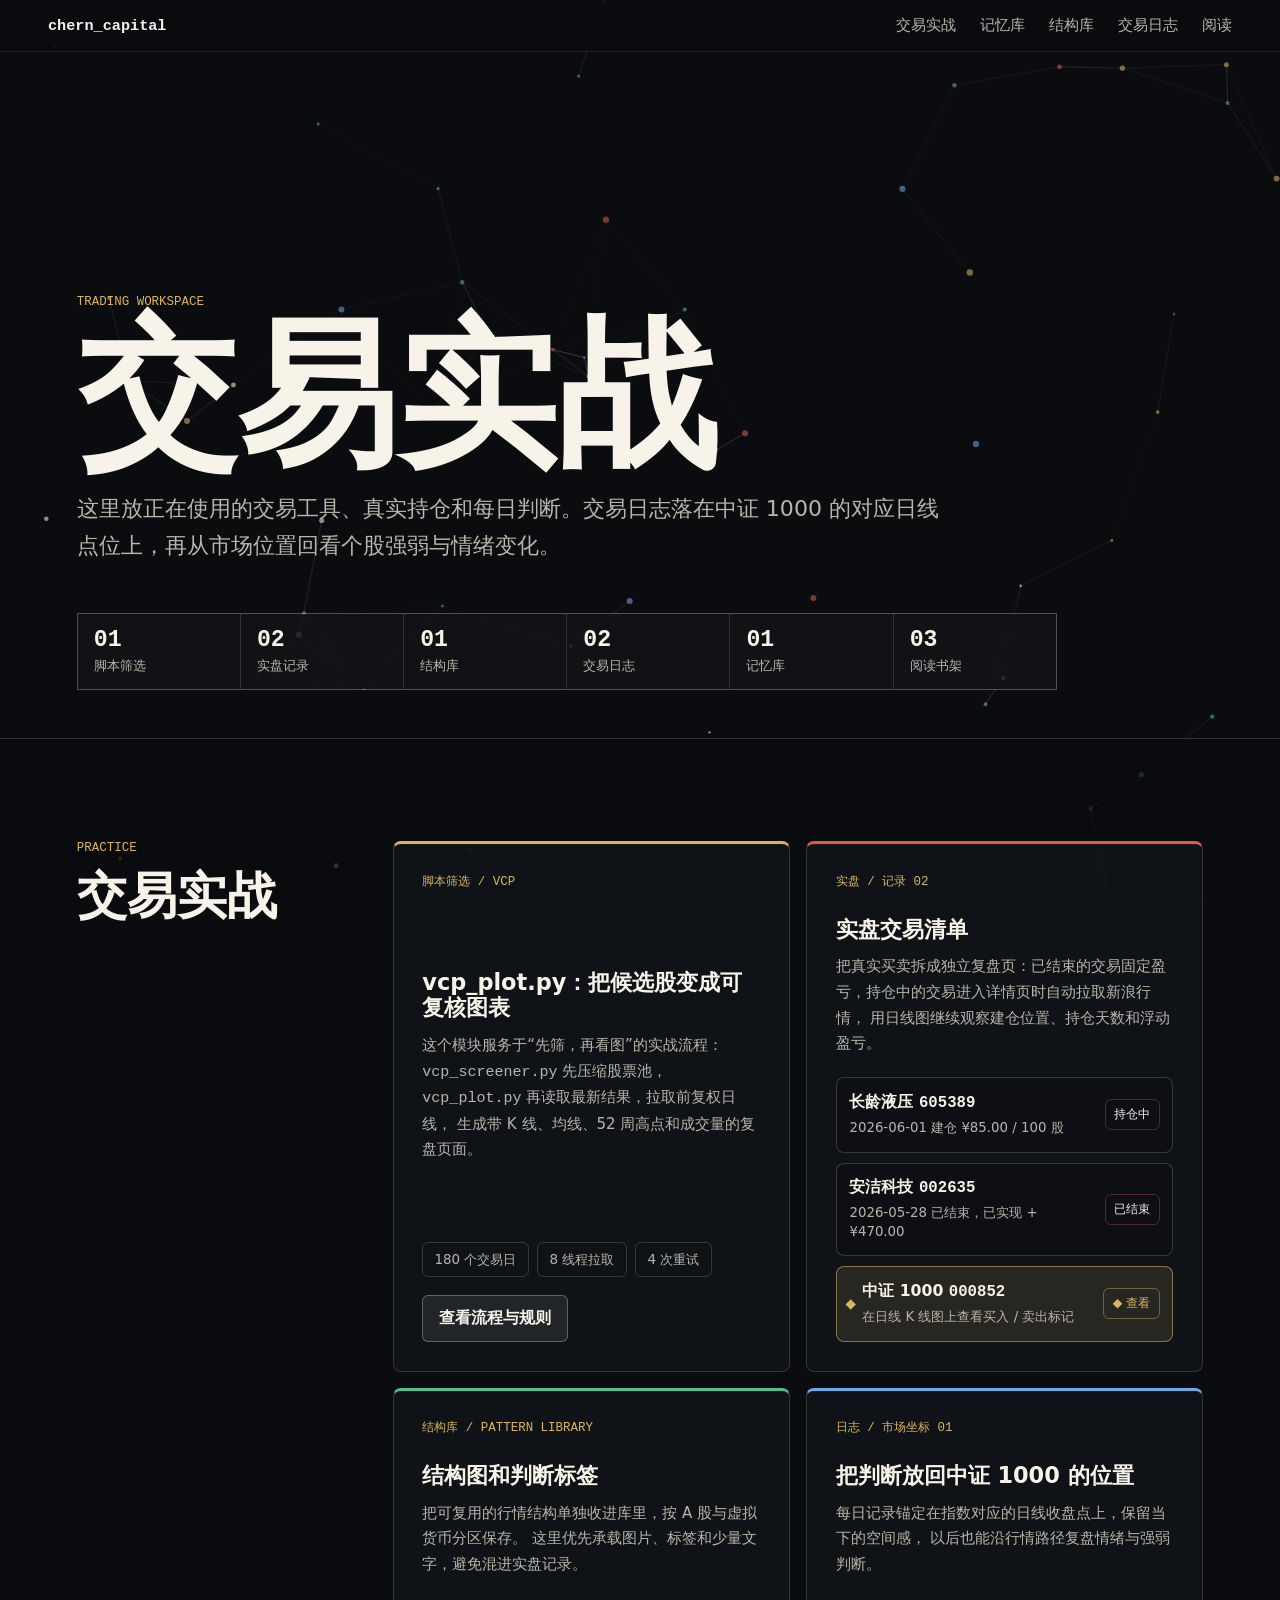
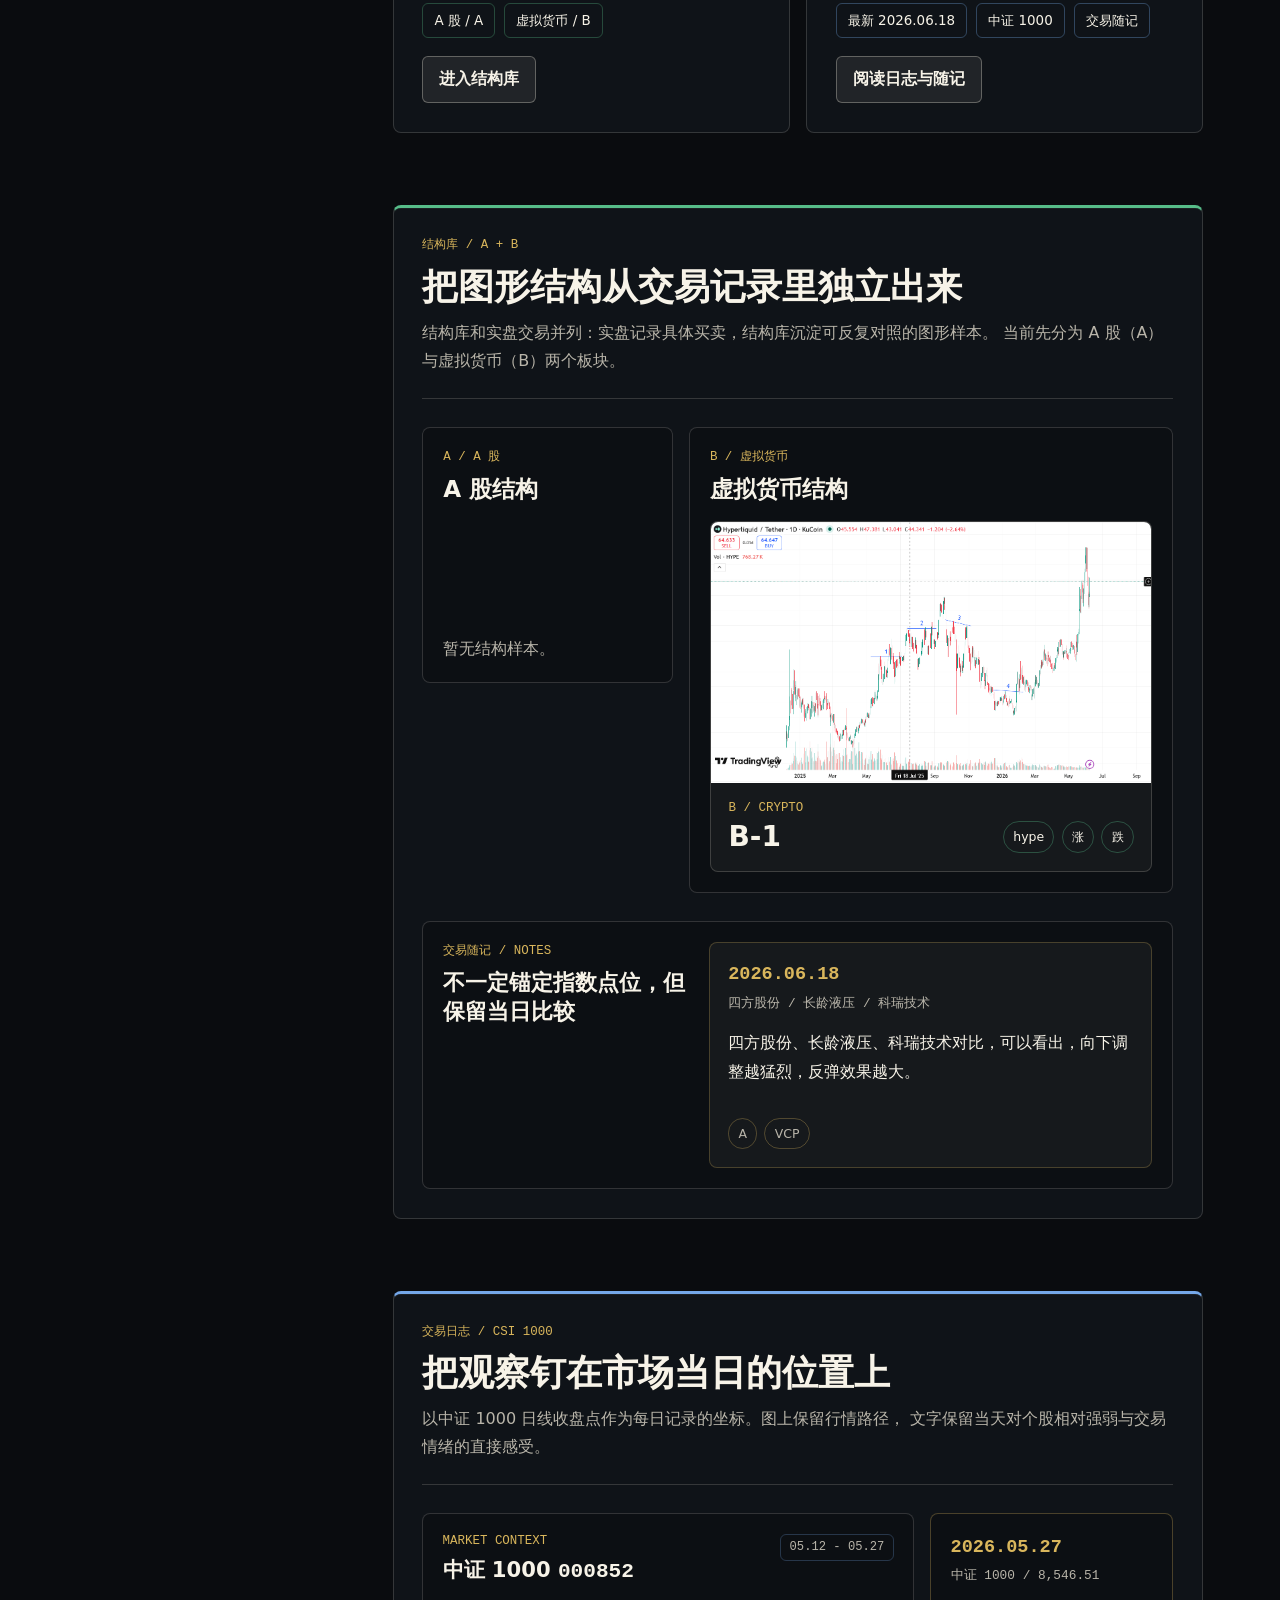
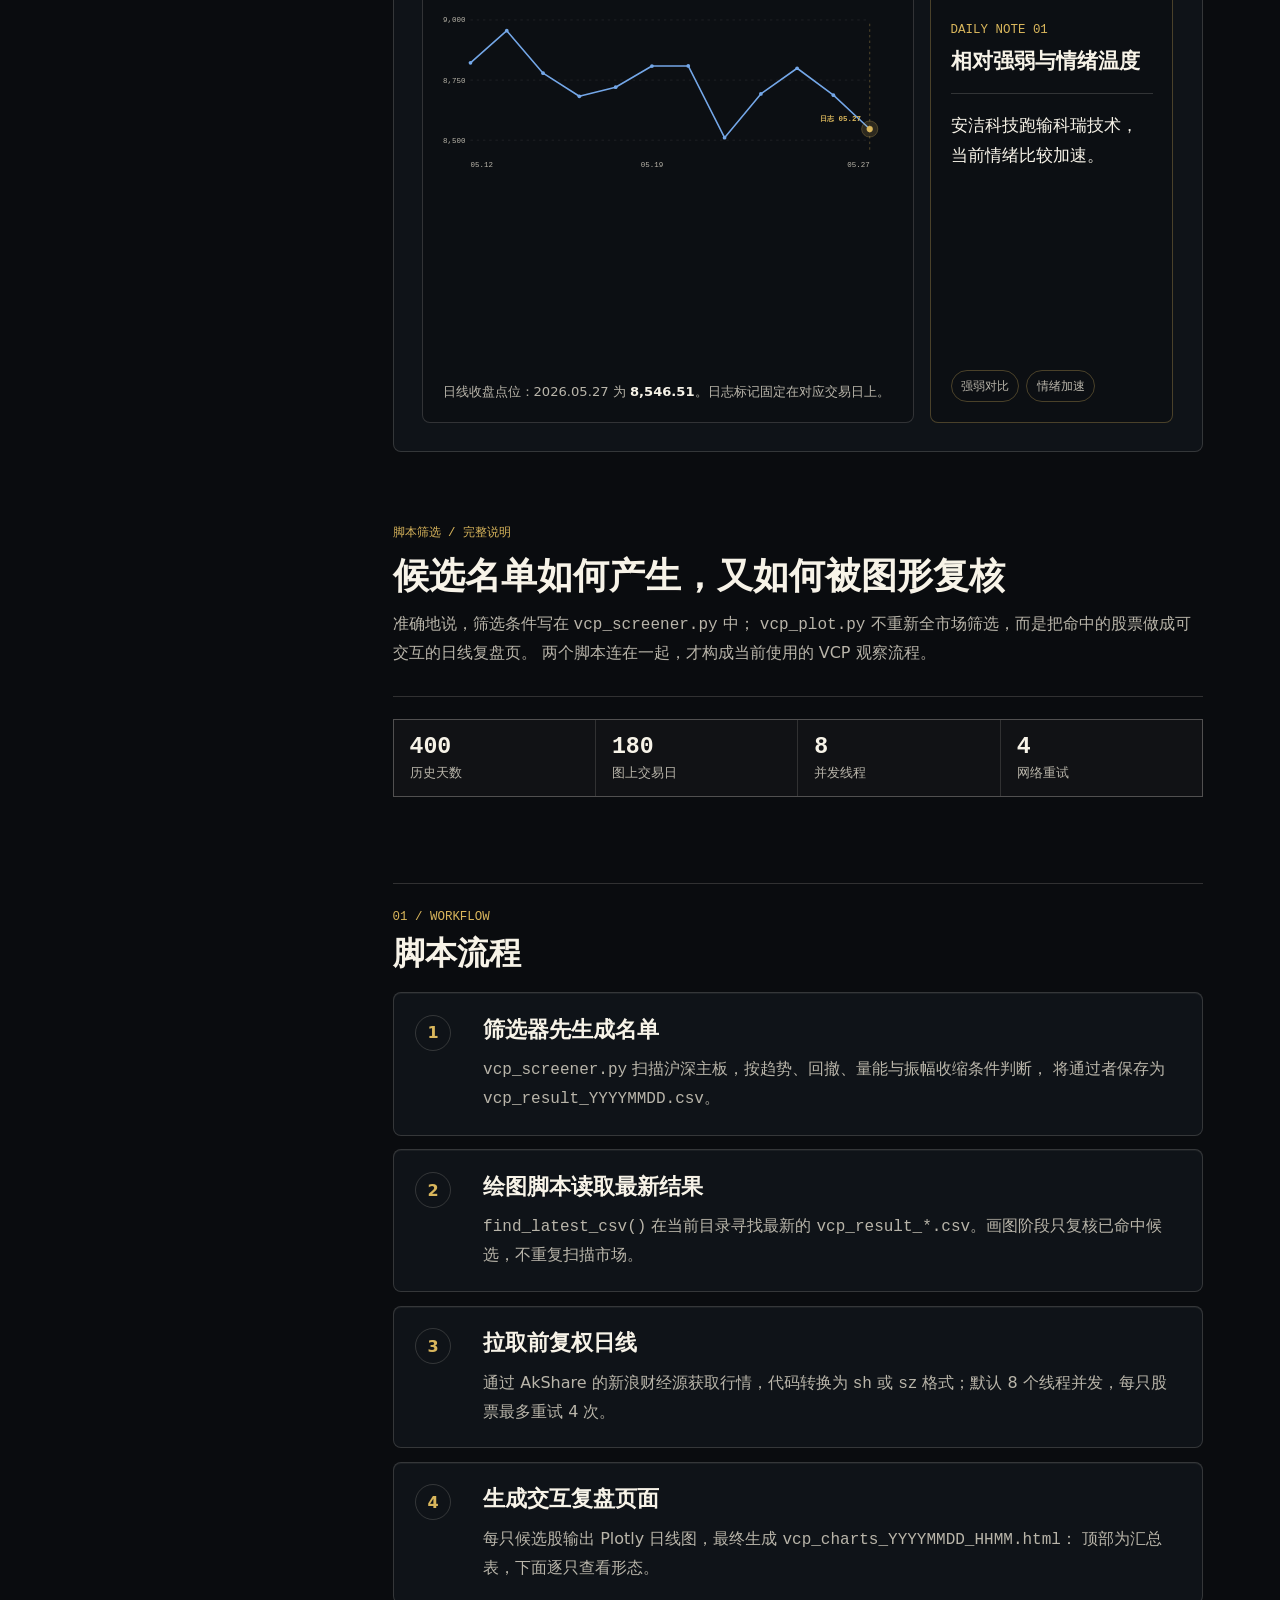
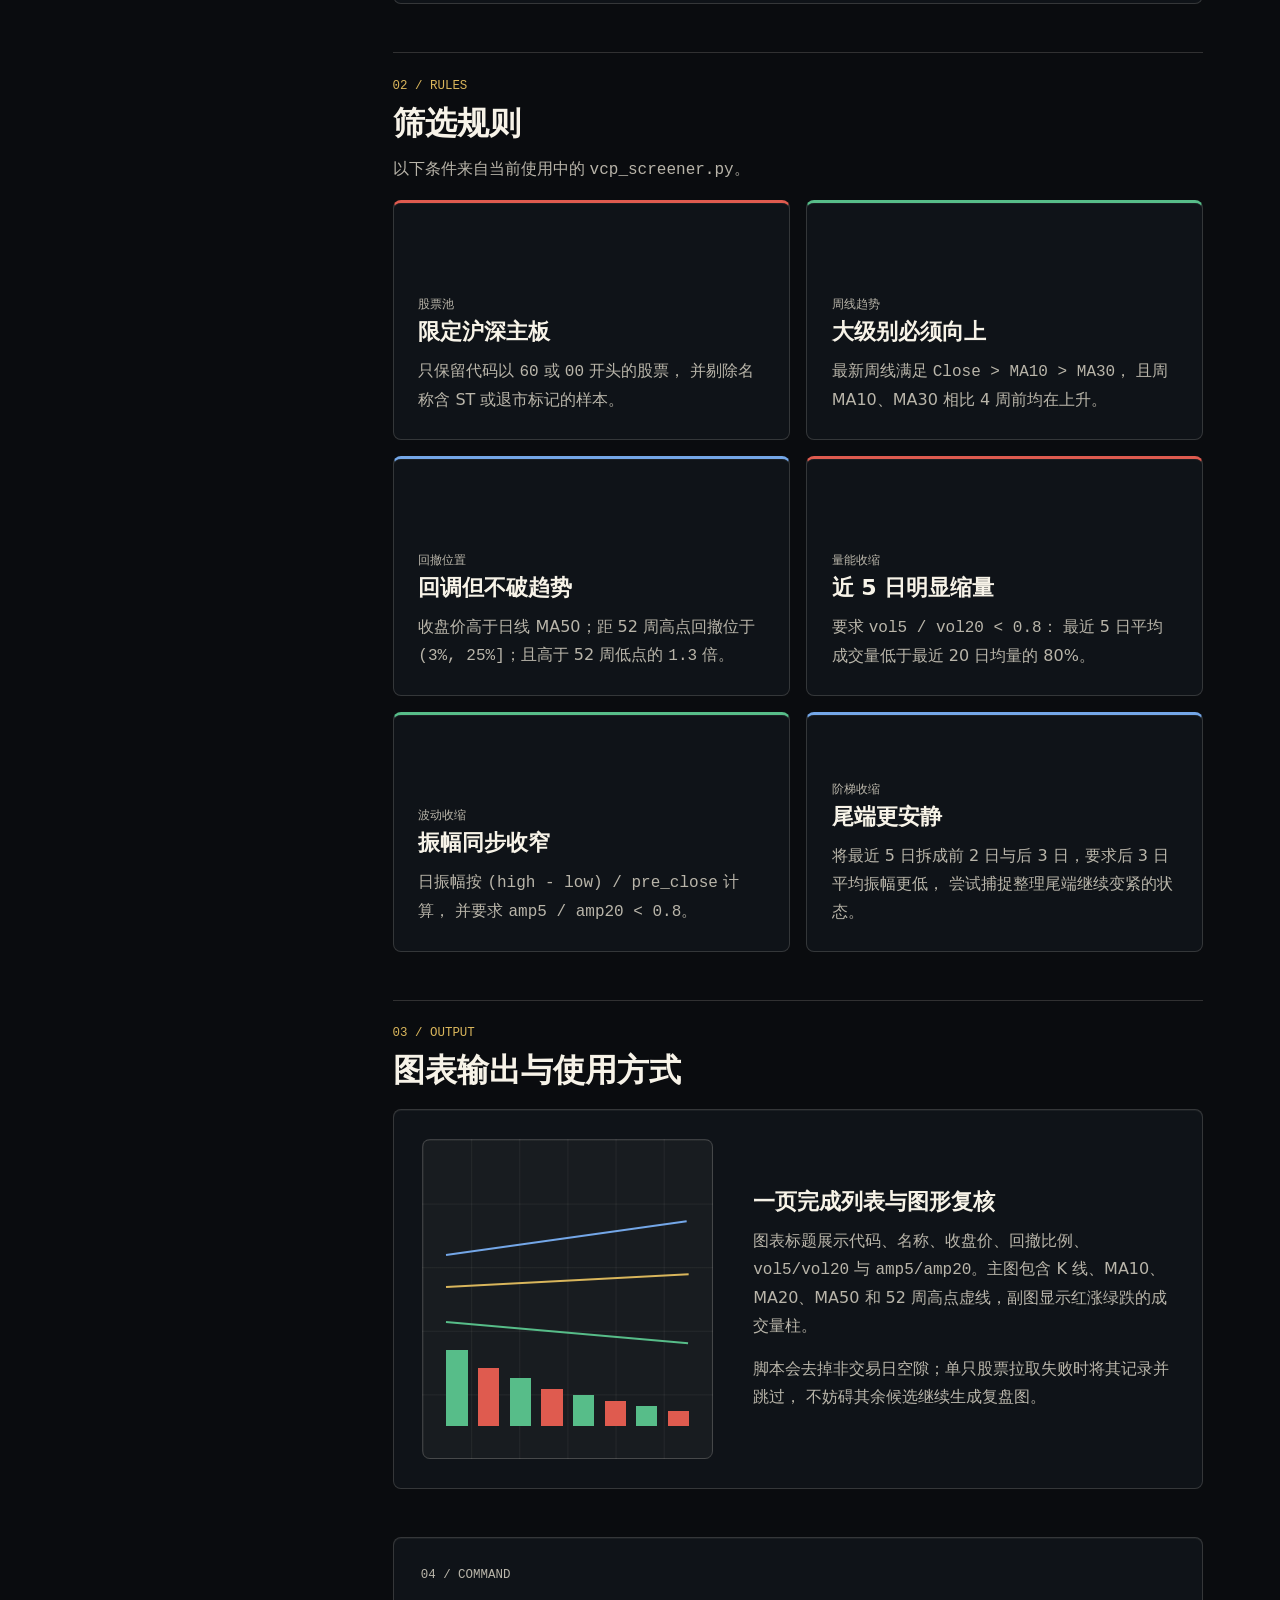
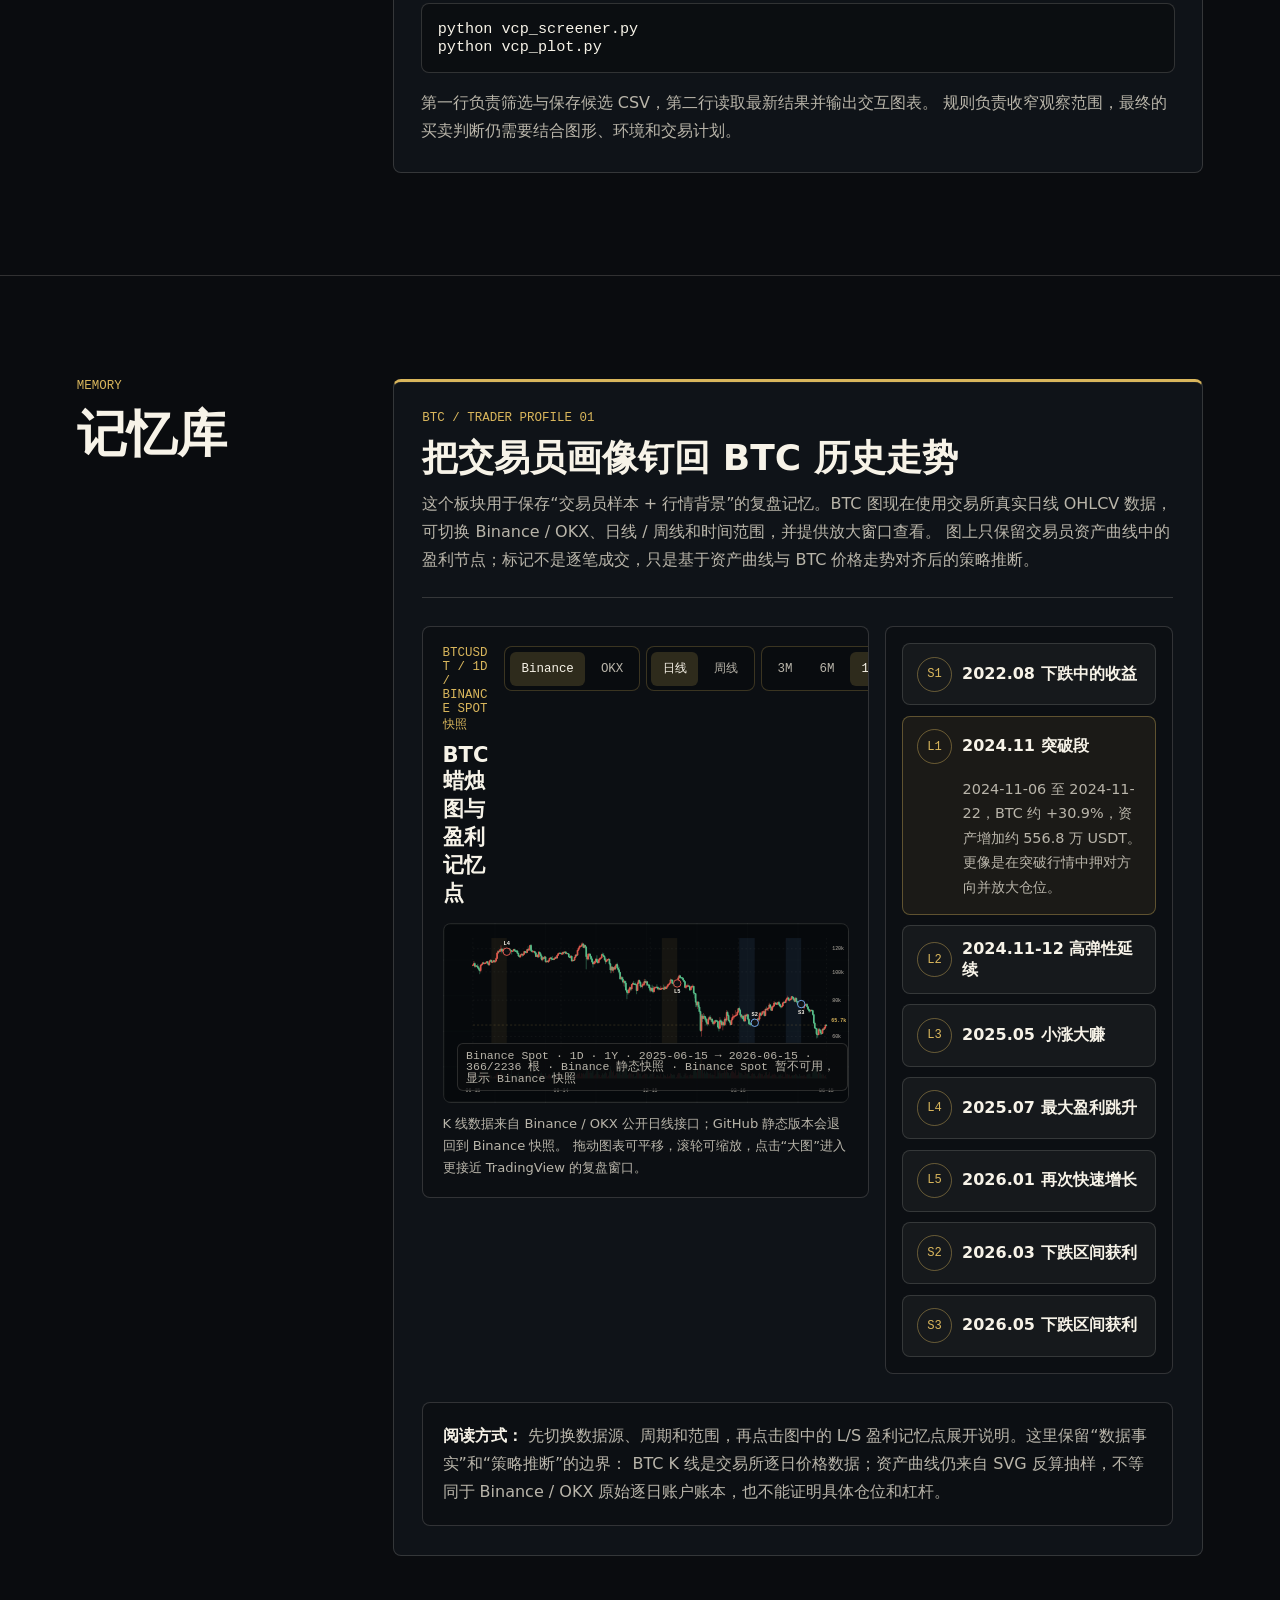
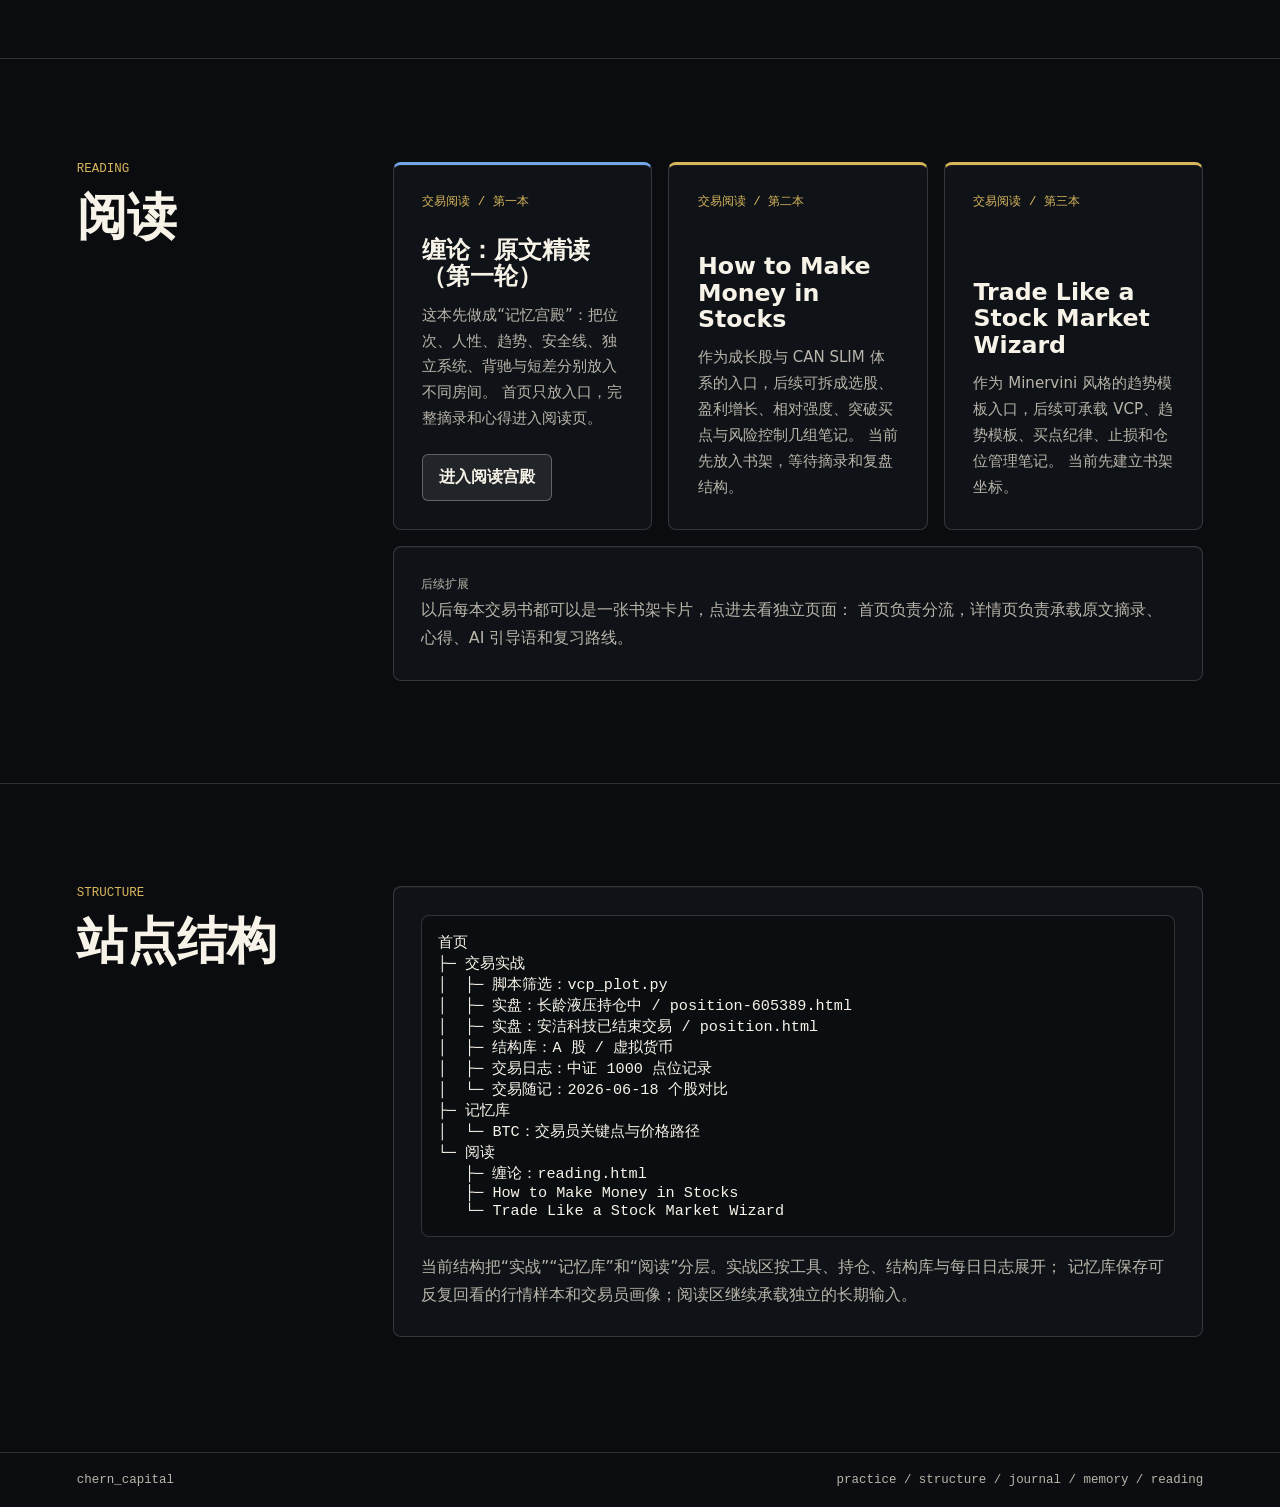
==== index.html @ 6f18c6dc "Publish CSI 1000 trade panel" ====
<!doctype html>
<html lang="zh-CN">
  <head>
    <meta charset="utf-8" />
    <meta name="viewport" content="width=device-width, initial-scale=1" />
    <meta
      name="description"
      content="chern_capital：交易实战工具、交易日志与交易阅读笔记。"
    />
    <title>chern_capital</title>
    <link rel="stylesheet" href="styles.css" />
  </head>
  <body>
    <canvas id="signal-canvas" aria-hidden="true"></canvas>

    <header class="site-header">
      <a class="brand" href="#top" aria-label="chern_capital home">chern_capital</a>
      <nav class="nav-links" aria-label="页面导航">
        <a href="#practice">交易实战</a>
        <a href="#memory-library">记忆库</a>
        <a href="#structure-library">结构库</a>
        <a href="#journal">交易日志</a>
        <a href="#reading">阅读</a>
      </nav>
    </header>

    <main id="top">
      <section class="hero home-hero" aria-labelledby="hero-title">
        <p class="eyebrow">Trading workspace</p>
        <h1 id="hero-title">交易实战</h1>
        <p class="lede">
          这里放正在使用的交易工具、真实持仓和每日判断。交易日志落在中证 1000
          的对应日线点位上，再从市场位置回看个股强弱与情绪变化。
        </p>
        <div class="metric-strip" aria-label="站点当前模块">
          <span><strong>01</strong> 脚本筛选</span>
          <span><strong>02</strong> 实盘记录</span>
          <span><strong>01</strong> 结构库</span>
          <span><strong>02</strong> 交易日志</span>
          <span><strong>01</strong> 记忆库</span>
          <span><strong>03</strong> 阅读书架</span>
        </div>
      </section>

      <section id="practice" class="section-block">
        <div class="section-heading">
          <p class="eyebrow">Practice</p>
          <h2>交易实战</h2>
        </div>
        <div class="home-stack">
          <div class="practice-modules">
            <article class="feature-panel practice-module">
              <p class="item-label">脚本筛选 / VCP</p>
              <h3>vcp_plot.py：把候选股变成可复核图表</h3>
              <p>
                这个模块服务于“先筛，再看图”的实战流程：<code>vcp_screener.py</code>
                先压缩股票池，<code>vcp_plot.py</code> 再读取最新结果，拉取前复权日线，
                生成带 K 线、均线、52 周高点和成交量的复盘页面。
              </p>
              <div class="module-meta">
                <span>180 个交易日</span>
                <span>8 线程拉取</span>
                <span>4 次重试</span>
              </div>
              <a class="action-link" href="#screening-detail">查看流程与规则</a>
            </article>

            <article class="feature-panel practice-module live-module">
              <p class="item-label">实盘 / 记录 02</p>
              <h3>实盘交易清单</h3>
              <p>
                把真实买卖拆成独立复盘页：已结束的交易固定盈亏，持仓中的交易进入详情页时自动拉取新浪行情，
                用日线图继续观察建仓位置、持仓天数和浮动盈亏。
              </p>
              <div class="position-list" aria-label="实盘交易记录">
                <a class="position-row" href="position-605389.html">
                  <span>
                    <strong>长龄液压 <code>605389</code></strong>
                    <small>2026-06-01 建仓 ¥85.00 / 100 股</small>
                  </span>
                  <em>持仓中</em>
                </a>
                <a class="position-row" href="position.html">
                  <span>
                    <strong>安洁科技 <code>002635</code></strong>
                    <small>2026-05-28 已结束，已实现 +¥470.00</small>
                  </span>
                  <em>已结束</em>
                </a>
                <button class="csi1000-trade-button" id="csi1000-trade-button" type="button" aria-label="在中证1000日线上查看买卖标记">
                  <span>
                    <strong>中证 1000 <code>000852</code></strong>
                    <small>在日线 K 线图上查看买入 / 卖出标记</small>
                  </span>
                  <em>◆ 查看</em>
                </button>
                <div class="csi1000-trade-panel" id="csi1000-trade-panel" hidden>
                  <div class="csi1000-trade-panel-top">
                    <div>
                      <p class="item-label">CSI 1000 / Trade Marks</p>
                      <h4>中证 1000 <code>000852</code> 日线 K 线</h4>
                    </div>
                    <button class="csi1000-trade-close" id="csi1000-trade-close" type="button" aria-label="收起中证1000买卖标记图">收起</button>
                  </div>
                  <div class="trade-chart-wrap" id="csi1000-trade-chart"></div>
                  <p class="csi1000-trade-caption" id="csi1000-trade-caption">点击上方按钮后显示实盘买入 / 卖出标记。</p>
                </div>
              </div>
            </article>

            <article class="feature-panel practice-module structure-module">
              <p class="item-label">结构库 / Pattern Library</p>
              <h3>结构图和判断标签</h3>
              <p>
                把可复用的行情结构单独收进库里，按 A 股与虚拟货币分区保存。
                这里优先承载图片、标签和少量文字，避免混进实盘记录。
              </p>
              <div class="module-meta structure-meta">
                <span>A 股 / A</span>
                <span>虚拟货币 / B</span>
              </div>
              <a class="action-link" href="#structure-library">进入结构库</a>
            </article>

            <article class="feature-panel practice-module journal-module">
              <p class="item-label">日志 / 市场坐标 01</p>
              <h3>把判断放回中证 1000 的位置</h3>
              <p>
                每日记录锚定在指数对应的日线收盘点上，保留当下的空间感，
                以后也能沿行情路径复盘情绪与强弱判断。
              </p>
              <div class="module-meta journal-meta">
                <span>最新 2026.06.18</span>
                <span>中证 1000</span>
                <span>交易随记</span>
              </div>
              <a class="action-link" href="#journal">阅读日志与随记</a>
            </article>
          </div>

          <section id="structure-library" class="structure-library" aria-labelledby="structure-library-title">
            <header class="structure-library-intro">
              <p class="item-label">结构库 / A + B</p>
              <h3 id="structure-library-title">把图形结构从交易记录里独立出来</h3>
              <p>
                结构库和实盘交易并列：实盘记录具体买卖，结构库沉淀可反复对照的图形样本。
                当前先分为 A 股（A）与虚拟货币（B）两个板块。
              </p>
            </header>

            <div class="structure-sections">
              <article class="structure-section is-empty">
                <div class="structure-section-heading">
                  <p class="item-label">A / A 股</p>
                  <h4>A 股结构</h4>
                </div>
                <p class="empty-note">暂无结构样本。</p>
              </article>

              <article class="structure-section">
                <div class="structure-section-heading">
                  <p class="item-label">B / 虚拟货币</p>
                  <h4>虚拟货币结构</h4>
                </div>
                <article class="structure-card">
                  <figure class="structure-figure">
                    <img
                      src="assets/structure/b-1-hype.png"
                      alt="Hyperliquid / Tether 1D K 线结构图，标注 1、2、3、4 四段结构"
                    />
                  </figure>
                  <div class="structure-card-body">
                    <div>
                      <p class="item-label">B / Crypto</p>
                      <h5>B-1</h5>
                    </div>
                    <div class="structure-tags" aria-label="结构标签">
                      <span>hype</span>
                      <span>涨</span>
                      <span>跌</span>
                    </div>
                  </div>
                </article>
              </article>
            </div>

            <section class="journal-memo-board" aria-labelledby="journal-memo-title">
              <div class="journal-memo-heading">
                <p class="item-label">交易随记 / Notes</p>
                <h4 id="journal-memo-title">不一定锚定指数点位，但保留当日比较</h4>
              </div>
              <article class="journal-memo-entry">
                <div class="entry-meta">
                  <time datetime="2026-06-18">2026.06.18</time>
                  <span>四方股份 / 长龄液压 / 科瑞技术</span>
                </div>
                <p>
                  四方股份、长龄液压、科瑞技术对比，可以看出，向下调整越猛烈，反弹效果越大。
                </p>
                <div class="entry-tags" aria-label="交易随记标签">
                  <span>A</span>
                  <span>VCP</span>
                </div>
              </article>
            </section>
          </section>

          <section id="journal" class="journal-detail" aria-labelledby="journal-title">
            <header class="journal-intro">
              <p class="item-label">交易日志 / CSI 1000</p>
              <h3 id="journal-title">把观察钉在市场当日的位置上</h3>
              <p>
                以中证 1000 日线收盘点作为每日记录的坐标。图上保留行情路径，
                文字保留当天对个股相对强弱与交易情绪的直接感受。
              </p>
            </header>

            <div class="journal-grid">
              <figure class="journal-chart" id="journal-chart-figure">
                <div class="journal-chart-top">
                  <div>
                    <p class="item-label" id="journal-chart-label">Market Context</p>
                    <h4>中证 1000 <code>000852</code></h4>
                  </div>
                  <div class="journal-chart-actions">
                    <span class="journal-range" id="journal-range-text">05.12 - 05.27</span>
                    <button class="journal-chart-reset-button" id="journal-chart-reset" type="button" style="display:none" aria-label="恢复原始日志图表">← 返回日志图</button>
                  </div>
                </div>
                <div class="trade-chart-wrap" id="journal-chart-wrap">
                  <svg
                    id="journal-index-chart"
                    class="index-chart"
                    viewBox="0 0 724 286"
                    role="img"
                    aria-labelledby="index-chart-title index-chart-desc"
                  >
                    <title id="index-chart-title">中证 1000 近期收盘日线与 2026 年 5 月 27 日交易日志点位</title>
                    <desc id="index-chart-desc">
                      2026 年 5 月 12 日至 27 日的中证 1000 收盘路径，5 月 27 日收于 8546.51 点并标有一条交易日志。
                    </desc>
                    <g class="index-grid" aria-hidden="true">
                      <line x1="44" y1="32" x2="684" y2="32"></line>
                      <line x1="44" y1="128.4" x2="684" y2="128.4"></line>
                      <line x1="44" y1="224.7" x2="684" y2="224.7"></line>
                      <text x="0" y="36">9,000</text>
                      <text x="0" y="132.4">8,750</text>
                      <text x="0" y="228.7">8,500</text>
                    </g>
                    <polyline
                      class="index-path"
                      points="44,100.7 102.2,49.2 160.4,117.3 218.5,154.3 276.7,139.8 334.9,105.8 393.1,105.7 451.3,220.7 509.5,150.5 567.6,109.4 625.8,152.5 684,206.8"
                    ></polyline>
                    <g class="index-points" aria-hidden="true">
                      <circle cx="44" cy="100.7" r="3"></circle>
                      <circle cx="102.2" cy="49.2" r="3"></circle>
                      <circle cx="160.4" cy="117.3" r="3"></circle>
                      <circle cx="218.5" cy="154.3" r="3"></circle>
                      <circle cx="276.7" cy="139.8" r="3"></circle>
                      <circle cx="334.9" cy="105.8" r="3"></circle>
                      <circle cx="393.1" cy="105.7" r="3"></circle>
                      <circle cx="451.3" cy="220.7" r="3"></circle>
                      <circle cx="509.5" cy="150.5" r="3"></circle>
                      <circle cx="567.6" cy="109.4" r="3"></circle>
                      <circle cx="625.8" cy="152.5" r="3"></circle>
                    </g>
                    <g class="entry-marker" aria-hidden="true">
                      <line x1="684" y1="38" x2="684" y2="244"></line>
                      <circle cx="684" cy="206.8" r="13"></circle>
                      <circle class="entry-dot" cx="684" cy="206.8" r="5"></circle>
                      <text x="670" y="194" text-anchor="end">日志 05.27</text>
                    </g>
                    <g class="index-dates" aria-hidden="true">
                      <text x="44" y="268">05.12</text>
                      <text x="334.9" y="268" text-anchor="middle">05.19</text>
                      <text x="684" y="268" text-anchor="end">05.27</text>
                    </g>
                  </svg>
                  <div class="chart-tooltip" id="journal-chart-tooltip" style="display:none" aria-live="polite"></div>
                </div>
                <figcaption id="journal-chart-caption">
                  日线收盘点位：2026.05.27 为 <strong>8,546.51</strong>。日志标记固定在对应交易日上。
                </figcaption>
              </figure>

              <article class="journal-entry">
                <div class="entry-meta">
                  <time datetime="2026-05-27">2026.05.27</time>
                  <span>中证 1000 / 8,546.51</span>
                </div>
                <p class="item-label">Daily Note 01</p>
                <h4>相对强弱与情绪温度</h4>
                <p class="entry-text">安洁科技跑输科瑞技术，当前情绪比较加速。</p>
                <div class="entry-tags" aria-label="记录主题">
                  <span>强弱对比</span>
                  <span>情绪加速</span>
                </div>
              </article>
            </div>
          </section>

          <section id="screening-detail" class="screening-detail" aria-labelledby="screening-title">
            <header class="screening-intro">
              <p class="item-label">脚本筛选 / 完整说明</p>
              <h3 id="screening-title">候选名单如何产生，又如何被图形复核</h3>
              <p>
                准确地说，筛选条件写在 <code>vcp_screener.py</code> 中；
                <code>vcp_plot.py</code> 不重新全市场筛选，而是把命中的股票做成可交互的日线复盘页。
                两个脚本连在一起，才构成当前使用的 VCP 观察流程。
              </p>
            </header>

            <div class="metric-strip script-metrics" aria-label="脚本关键参数">
              <span><strong>400</strong> 历史天数</span>
              <span><strong>180</strong> 图上交易日</span>
              <span><strong>8</strong> 并发线程</span>
              <span><strong>4</strong> 网络重试</span>
            </div>

            <div class="detail-heading" id="screening-workflow">
              <p class="item-label">01 / Workflow</p>
              <h3>脚本流程</h3>
            </div>
            <div class="flow-list">
              <article class="flow-step">
                <span>1</span>
                <div>
                  <h3>筛选器先生成名单</h3>
                  <p>
                    <code>vcp_screener.py</code> 扫描沪深主板，按趋势、回撤、量能与振幅收缩条件判断，
                    将通过者保存为 <code>vcp_result_YYYYMMDD.csv</code>。
                  </p>
                </div>
              </article>
              <article class="flow-step">
                <span>2</span>
                <div>
                  <h3>绘图脚本读取最新结果</h3>
                  <p>
                    <code>find_latest_csv()</code> 在当前目录寻找最新的
                    <code>vcp_result_*.csv</code>。画图阶段只复核已命中候选，不重复扫描市场。
                  </p>
                </div>
              </article>
              <article class="flow-step">
                <span>3</span>
                <div>
                  <h3>拉取前复权日线</h3>
                  <p>
                    通过 AkShare 的新浪财经源获取行情，代码转换为 <code>sh</code> 或
                    <code>sz</code> 格式；默认 8 个线程并发，每只股票最多重试 4 次。
                  </p>
                </div>
              </article>
              <article class="flow-step">
                <span>4</span>
                <div>
                  <h3>生成交互复盘页面</h3>
                  <p>
                    每只候选股输出 Plotly 日线图，最终生成
                    <code>vcp_charts_YYYYMMDD_HHMM.html</code>：
                    顶部为汇总表，下面逐只查看形态。
                  </p>
                </div>
              </article>
            </div>

            <div class="detail-heading" id="screening-rules">
              <p class="item-label">02 / Rules</p>
              <h3>筛选规则</h3>
              <p>以下条件来自当前使用中的 <code>vcp_screener.py</code>。</p>
            </div>
            <div class="rule-grid">
              <article class="rule-card">
                <p class="item-label">股票池</p>
                <h3>限定沪深主板</h3>
                <p>
                  只保留代码以 <code>60</code> 或 <code>00</code> 开头的股票，
                  并剔除名称含 ST 或退市标记的样本。
                </p>
              </article>
              <article class="rule-card">
                <p class="item-label">周线趋势</p>
                <h3>大级别必须向上</h3>
                <p>
                  最新周线满足 <code>Close &gt; MA10 &gt; MA30</code>，
                  且周 MA10、MA30 相比 4 周前均在上升。
                </p>
              </article>
              <article class="rule-card">
                <p class="item-label">回撤位置</p>
                <h3>回调但不破趋势</h3>
                <p>
                  收盘价高于日线 MA50；距 52 周高点回撤位于
                  <code>(3%, 25%]</code>；且高于 52 周低点的 <code>1.3</code> 倍。
                </p>
              </article>
              <article class="rule-card">
                <p class="item-label">量能收缩</p>
                <h3>近 5 日明显缩量</h3>
                <p>
                  要求 <code>vol5 / vol20 &lt; 0.8</code>：
                  最近 5 日平均成交量低于最近 20 日均量的 80%。
                </p>
              </article>
              <article class="rule-card">
                <p class="item-label">波动收缩</p>
                <h3>振幅同步收窄</h3>
                <p>
                  日振幅按 <code>(high - low) / pre_close</code> 计算，
                  并要求 <code>amp5 / amp20 &lt; 0.8</code>。
                </p>
              </article>
              <article class="rule-card">
                <p class="item-label">阶梯收缩</p>
                <h3>尾端更安静</h3>
                <p>
                  将最近 5 日拆成前 2 日与后 3 日，要求后 3 日平均振幅更低，
                  尝试捕捉整理尾端继续变紧的状态。
                </p>
              </article>
            </div>

            <div class="detail-heading" id="screening-output">
              <p class="item-label">03 / Output</p>
              <h3>图表输出与使用方式</h3>
            </div>
            <div class="output-panel">
              <div class="chart-mock" aria-hidden="true">
                <div class="mock-line line-a"></div>
                <div class="mock-line line-b"></div>
                <div class="mock-line line-c"></div>
                <div class="mock-bars">
                  <i></i><i></i><i></i><i></i><i></i><i></i><i></i><i></i>
                </div>
              </div>
              <div>
                <h3>一页完成列表与图形复核</h3>
                <p>
                  图表标题展示代码、名称、收盘价、回撤比例、<code>vol5/vol20</code>
                  与 <code>amp5/amp20</code>。主图包含 K 线、MA10、MA20、MA50 和
                  52 周高点虚线，副图显示红涨绿跌的成交量柱。
                </p>
                <p>
                  脚本会去掉非交易日空隙；单只股票拉取失败时将其记录并跳过，
                  不妨碍其余候选继续生成复盘图。
                </p>
              </div>
            </div>

            <div class="code-panel script-command">
              <p class="item-label">04 / Command</p>
              <pre><code>python vcp_screener.py
python vcp_plot.py</code></pre>
              <p>
                第一行负责筛选与保存候选 CSV，第二行读取最新结果并输出交互图表。
                规则负责收窄观察范围，最终的买卖判断仍需要结合图形、环境和交易计划。
              </p>
            </div>
          </section>
        </div>
      </section>

      <section id="memory-library" class="section-block">
        <div class="section-heading">
          <p class="eyebrow">Memory</p>
          <h2>记忆库</h2>
        </div>
        <div class="home-stack">
          <article class="memory-library-panel" aria-labelledby="btc-memory-title">
            <header class="memory-library-intro">
              <p class="item-label">BTC / Trader Profile 01</p>
              <h3 id="btc-memory-title">把交易员画像钉回 BTC 历史走势</h3>
              <p>
                这个板块用于保存“交易员样本 + 行情背景”的复盘记忆。BTC 图现在使用交易所真实日线
                OHLCV 数据，可切换 Binance / OKX、日线 / 周线和时间范围，并提供放大窗口查看。
                图上只保留交易员资产曲线中的盈利节点；标记不是逐笔成交，只是基于资产曲线与 BTC 价格走势对齐后的策略推断。
              </p>
            </header>

            <div class="btc-memory-grid">
              <figure class="btc-chart-card">
                <div class="btc-chart-top">
                  <div>
                    <p class="item-label" id="btc-chart-mode-label">BTCUSDT / 1D</p>
                    <h4>BTC 蜡烛图与盈利记忆点</h4>
                  </div>
                  <div class="btc-chart-actions" aria-label="BTC K 线控制">
                    <div class="btc-control-group" role="group" aria-label="BTC 数据源">
                      <button class="btc-timeframe-button is-active" type="button" data-btc-provider="binance" aria-pressed="true">Binance</button>
                      <button class="btc-timeframe-button" type="button" data-btc-provider="okx" aria-pressed="false">OKX</button>
                    </div>
                    <div class="btc-control-group" role="group" aria-label="BTC K 线周期">
                      <button class="btc-timeframe-button is-active" type="button" data-btc-timeframe="day" aria-pressed="true">日线</button>
                      <button class="btc-timeframe-button" type="button" data-btc-timeframe="week" aria-pressed="false">周线</button>
                    </div>
                    <div class="btc-control-group" role="group" aria-label="BTC K 线范围">
                      <button class="btc-timeframe-button" type="button" data-btc-range="3m" aria-pressed="false">3M</button>
                      <button class="btc-timeframe-button" type="button" data-btc-range="6m" aria-pressed="false">6M</button>
                      <button class="btc-timeframe-button is-active" type="button" data-btc-range="1y" aria-pressed="true">1Y</button>
                      <button class="btc-timeframe-button" type="button" data-btc-range="2y" aria-pressed="false">2Y</button>
                      <button class="btc-timeframe-button" type="button" data-btc-range="all" aria-pressed="false">全部</button>
                    </div>
                    <button class="btc-timeframe-button" type="button" id="btc-refresh" data-btc-refresh>刷新</button>
                    <button class="btc-timeframe-button btc-expand-button" type="button" id="btc-open-large">大图</button>
                  </div>
                </div>
                <div class="btc-tradingview-shell">
                  <svg
                    id="btc-candle-chart"
                    class="btc-chart"
                    viewBox="0 0 980 430"
                    role="img"
                    aria-labelledby="btc-chart-title btc-chart-desc"
                  >
                    <title id="btc-chart-title">BTCUSDT 蜡烛图与交易员盈利记忆点</title>
                    <desc id="btc-chart-desc">
                      BTCUSDT 从 2020 年 5 月到 2026 年 6 月的日线或周线蜡烛图，标出交易员资产曲线中的盈利节点。
                    </desc>
                  </svg>
                  <div class="btc-chart-crosshair-x" aria-hidden="true"></div>
                  <div class="btc-chart-crosshair-y" aria-hidden="true"></div>
                  <div class="btc-chart-tooltip" aria-hidden="true"></div>
                  <div class="btc-candle-status" id="btc-candle-status" aria-live="polite">正在获取 BTC 真实日线...</div>
                </div>
                <figcaption>
                  K 线数据来自 Binance / OKX 公开日线接口；GitHub 静态版本会退回到 Binance 快照。
                  拖动图表可平移，滚轮可缩放，点击“大图”进入更接近 TradingView 的复盘窗口。
                </figcaption>
              </figure>

              <div class="btc-memory-notes" aria-label="BTC 盈利记忆点说明">
                <details id="btc-memory-2022-short" class="btc-memory-event">
                  <summary><span>S1</span> 2022.08 下跌中的收益</summary>
                  <p>2022-08-13 至 2022-08-29，BTC 约 -17.0%，资产反而增加约 268.5 万 USDT。资料推断：可能具备做空能力，不是单边多头。</p>
                </details>
                <details id="btc-memory-2024-breakout" class="btc-memory-event" open>
                  <summary><span>L1</span> 2024.11 突破段</summary>
                  <p>2024-11-06 至 2024-11-22，BTC 约 +30.9%，资产增加约 556.8 万 USDT。更像是在突破行情中押对方向并放大仓位。</p>
                </details>
                <details id="btc-memory-2024-boost" class="btc-memory-event">
                  <summary><span>L2</span> 2024.11-12 高弹性延续</summary>
                  <p>2024-11-22 至 2024-12-08，BTC 仅约 +2.3%，资产增加约 617.1 万 USDT。资料将其归为高杠杆或仓位集中带来的高弹性。</p>
                </details>
                <details id="btc-memory-2025-may" class="btc-memory-event">
                  <summary><span>L3</span> 2025.05 小涨大赚</summary>
                  <p>2025-05-17 至 2025-06-02，BTC 约 +2.7%，资产增加约 478.9 万 USDT。小幅行情里出现大额资产跳升，继续指向高杠杆或集中仓位。</p>
                </details>
                <details id="btc-memory-2025-run" class="btc-memory-event">
                  <summary><span>L4</span> 2025.07 最大盈利跳升</summary>
                  <p>2025-07-04 至 2025-07-20，BTC 约 +8.6%，资产增加约 1253.6 万 USDT，并触及约 2457.7 万 USDT 峰值。</p>
                </details>
                <details id="btc-memory-2026-jan" class="btc-memory-event">
                  <summary><span>L5</span> 2026.01 再次快速增长</summary>
                  <p>2025-12-27 至 2026-01-12，BTC 约 +3.9%，资产增加约 740.7 万 USDT。资料推断：BTC 小涨但资产大幅增加，可能来自高杠杆或仓位集中。</p>
                </details>
                <details id="btc-memory-2026-mar-short" class="btc-memory-event">
                  <summary><span>S2</span> 2026.03 下跌区间获利</summary>
                  <p>2026-03-17 至 2026-04-02，BTC 约 -9.5%，资产增加约 344.1 万 USDT。该节点保留为空头盈利样本。</p>
                </details>
                <details id="btc-memory-2026-may-short" class="btc-memory-event">
                  <summary><span>S3</span> 2026.05 下跌区间获利</summary>
                  <p>2026-05-04 至 2026-05-20，BTC 约 -2.9%，资产增加约 286.0 万 USDT。该节点继续支持“会切换多空方向”的推断。</p>
                </details>
              </div>
            </div>

            <div class="memory-caveat">
              <strong>阅读方式：</strong>
              先切换数据源、周期和范围，再点击图中的 L/S 盈利记忆点展开说明。这里保留“数据事实”和“策略推断”的边界：
              BTC K 线是交易所逐日价格数据；资产曲线仍来自 SVG 反算抽样，不等同于 Binance / OKX 原始逐日账户账本，也不能证明具体仓位和杠杆。
            </div>
          </article>
        </div>
      </section>

      <dialog class="btc-chart-dialog" id="btc-chart-dialog" aria-labelledby="btc-dialog-title">
        <div class="btc-dialog-panel">
          <div class="btc-dialog-top">
            <div>
              <p class="item-label" id="btc-dialog-meta">BTCUSDT / 1D</p>
              <h3 id="btc-dialog-title">BTC 大图复盘</h3>
            </div>
            <div class="btc-chart-actions btc-dialog-actions" aria-label="BTC 大图控制">
              <div class="btc-control-group" role="group" aria-label="BTC 大图数据源">
                <button class="btc-timeframe-button is-active" type="button" data-btc-provider="binance" aria-pressed="true">Binance</button>
                <button class="btc-timeframe-button" type="button" data-btc-provider="okx" aria-pressed="false">OKX</button>
              </div>
              <div class="btc-control-group" role="group" aria-label="BTC 大图周期">
                <button class="btc-timeframe-button is-active" type="button" data-btc-timeframe="day" aria-pressed="true">日线</button>
                <button class="btc-timeframe-button" type="button" data-btc-timeframe="week" aria-pressed="false">周线</button>
              </div>
              <div class="btc-control-group" role="group" aria-label="BTC 大图范围">
                <button class="btc-timeframe-button" type="button" data-btc-range="3m" aria-pressed="false">3M</button>
                <button class="btc-timeframe-button" type="button" data-btc-range="6m" aria-pressed="false">6M</button>
                <button class="btc-timeframe-button is-active" type="button" data-btc-range="1y" aria-pressed="true">1Y</button>
                <button class="btc-timeframe-button" type="button" data-btc-range="2y" aria-pressed="false">2Y</button>
                <button class="btc-timeframe-button" type="button" data-btc-range="all" aria-pressed="false">全部</button>
              </div>
              <button class="btc-timeframe-button" type="button" data-btc-refresh>刷新</button>
            </div>
            <button class="btc-dialog-close" type="button" id="btc-close-large" aria-label="关闭 BTC 大图">×</button>
          </div>
          <div class="btc-tradingview-shell btc-tradingview-shell-large">
            <svg
              id="btc-candle-chart-modal"
              class="btc-chart btc-chart-large"
              viewBox="0 0 1180 620"
              role="img"
              aria-labelledby="btc-dialog-title"
            ></svg>
            <div class="btc-chart-crosshair-x" aria-hidden="true"></div>
            <div class="btc-chart-crosshair-y" aria-hidden="true"></div>
            <div class="btc-chart-tooltip" aria-hidden="true"></div>
            <div class="btc-candle-status" id="btc-candle-status-modal" aria-live="polite">准备显示 BTC 大图...</div>
          </div>
        </div>
      </dialog>

      <section id="reading" class="section-block">
        <div class="section-heading">
          <p class="eyebrow">Reading</p>
          <h2>阅读</h2>
        </div>
        <div class="home-stack">
          <div class="reading-shelf" aria-label="交易阅读书架">
            <article class="feature-panel reading-entry">
              <p class="item-label">交易阅读 / 第一本</p>
              <h3>缠论：原文精读（第一轮）</h3>
              <p>
                这本先做成“记忆宫殿”：把位次、人性、趋势、安全线、独立系统、背驰与短差分别放入不同房间。
                首页只放入口，完整摘录和心得进入阅读页。
              </p>
              <a class="action-link" href="reading.html">进入阅读宫殿</a>
            </article>

            <article class="feature-panel reading-entry reading-book-card">
              <p class="item-label">交易阅读 / 第二本</p>
              <h3>How to Make Money in Stocks</h3>
              <p>
                作为成长股与 CAN SLIM 体系的入口，后续可拆成选股、盈利增长、相对强度、突破买点与风险控制几组笔记。
                当前先放入书架，等待摘录和复盘结构。
              </p>
            </article>

            <article class="feature-panel reading-entry reading-book-card">
              <p class="item-label">交易阅读 / 第三本</p>
              <h3>Trade Like a Stock Market Wizard</h3>
              <p>
                作为 Minervini 风格的趋势模板入口，后续可承载 VCP、趋势模板、买点纪律、止损和仓位管理笔记。
                当前先建立书架坐标。
              </p>
            </article>
          </div>

          <article class="code-panel">
            <p class="item-label">后续扩展</p>
            <p>
              以后每本交易书都可以是一张书架卡片，点进去看独立页面：
              首页负责分流，详情页负责承载原文摘录、心得、AI 引导语和复习路线。
            </p>
          </article>
        </div>
      </section>

      <section id="structure" class="section-block compact-section">
        <div class="section-heading">
          <p class="eyebrow">Structure</p>
          <h2>站点结构</h2>
        </div>
        <div class="code-panel">
          <pre><code>首页
├─ 交易实战
│  ├─ 脚本筛选：vcp_plot.py
│  ├─ 实盘：长龄液压持仓中 / position-605389.html
│  ├─ 实盘：安洁科技已结束交易 / position.html
│  ├─ 结构库：A 股 / 虚拟货币
│  ├─ 交易日志：中证 1000 点位记录
│  └─ 交易随记：2026-06-18 个股对比
├─ 记忆库
│  └─ BTC：交易员关键点与价格路径
└─ 阅读
   ├─ 缠论：reading.html
   ├─ How to Make Money in Stocks
   └─ Trade Like a Stock Market Wizard</code></pre>
          <p>
            当前结构把“实战”“记忆库”和“阅读”分层。实战区按工具、持仓、结构库与每日日志展开；
            记忆库保存可反复回看的行情样本和交易员画像；阅读区继续承载独立的长期输入。
          </p>
        </div>
      </section>
    </main>

    <footer class="site-footer">
      <span>chern_capital</span>
      <span>practice / structure / journal / memory / reading</span>
    </footer>

    <script src="script.js"></script>
  </body>
</html>
---- styles.css ----
:root {
  color-scheme: dark;
  --bg: #0b0d10;
  --ink: #f7f3e8;
  --muted: #b9b5aa;
  --line: rgba(247, 243, 232, 0.16);
  --panel: rgba(18, 22, 27, 0.82);
  --panel-strong: rgba(247, 243, 232, 0.08);
  --red: #df5b4f;
  --green: #57bd89;
  --gold: #d9b65c;
  --blue: #74a7e8;
  font-family: system-ui, -apple-system, BlinkMacSystemFont, "Segoe UI", sans-serif;
}

* {
  box-sizing: border-box;
}

html {
  scroll-behavior: smooth;
}

body {
  min-width: 320px;
  margin: 0;
  background: var(--bg);
  color: var(--ink);
  overflow-x: hidden;
}

a {
  color: inherit;
  text-decoration: none;
}

code,
pre,
.brand,
.eyebrow,
.item-label,
.metric-strip,
.site-footer {
  font-family: ui-monospace, SFMono-Regular, Consolas, "Liberation Mono", monospace;
}

#signal-canvas {
  position: fixed;
  inset: 0;
  z-index: -1;
  width: 100%;
  height: 100%;
}

.site-header {
  position: fixed;
  top: 0;
  left: 0;
  right: 0;
  z-index: 10;
  display: flex;
  align-items: center;
  justify-content: space-between;
  gap: 1rem;
  padding: 1rem clamp(1rem, 4vw, 3rem);
  border-bottom: 1px solid rgba(247, 243, 232, 0.08);
  background: rgba(11, 13, 16, 0.76);
  backdrop-filter: blur(18px);
}

.brand {
  font-size: 0.95rem;
  font-weight: 700;
}

.nav-links {
  display: flex;
  align-items: center;
  gap: clamp(0.7rem, 3vw, 1.5rem);
  color: var(--muted);
  font-size: 0.92rem;
}

.nav-links a {
  transition: color 160ms ease;
}

.nav-links a:hover,
.nav-links a:focus-visible {
  color: var(--ink);
}

main {
  position: relative;
}

.hero {
  min-height: 82vh;
  display: grid;
  align-content: end;
  padding: 8.5rem clamp(1rem, 6vw, 5rem) 3rem;
}

.eyebrow {
  margin: 0 0 1rem;
  color: var(--gold);
  font-size: 0.78rem;
  letter-spacing: 0;
  text-transform: uppercase;
}

h1,
h2,
h3,
p {
  overflow-wrap: anywhere;
}

h1 {
  max-width: 9ch;
  margin: 0;
  font-size: clamp(4.1rem, 14vw, 10rem);
  line-height: 0.88;
  letter-spacing: 0;
}

h2,
h3,
p {
  margin-top: 0;
}

.lede {
  max-width: 880px;
  margin: 1.5rem 0 0;
  color: var(--muted);
  font-size: clamp(1.08rem, 2vw, 1.38rem);
  line-height: 1.7;
}

.metric-strip {
  width: min(100%, 980px);
  display: grid;
  grid-template-columns: repeat(auto-fit, minmax(9rem, 1fr));
  gap: 1px;
  margin-top: 3rem;
  border: 1px solid var(--line);
  background: var(--line);
}

.metric-strip span {
  min-height: 4.5rem;
  display: grid;
  align-content: center;
  gap: 0.25rem;
  padding: 0.85rem 1rem;
  background: rgba(11, 13, 16, 0.82);
  color: var(--muted);
  font-size: 0.84rem;
}

.metric-strip strong {
  color: var(--ink);
  font-size: 1.45rem;
}

.section-block {
  display: grid;
  grid-template-columns: minmax(9rem, 0.62fr) minmax(0, 1.9fr);
  gap: clamp(1.4rem, 4vw, 4rem);
  padding: clamp(4rem, 8vw, 6.8rem) clamp(1rem, 6vw, 5rem);
  border-top: 1px solid var(--line);
  background: rgba(11, 13, 16, 0.68);
}

.section-block > * {
  min-width: 0;
}

.compact-section {
  padding-bottom: clamp(5rem, 9vw, 8rem);
}

.home-stack {
  display: grid;
  gap: 1rem;
}

.practice-modules {
  display: grid;
  grid-template-columns: repeat(2, minmax(0, 1fr));
  gap: 1rem;
}

.feature-panel {
  border: 1px solid var(--line);
  border-radius: 8px;
  padding: clamp(1.2rem, 3vw, 1.8rem);
  background: var(--panel);
  border-top: 3px solid var(--gold);
  box-shadow: inset 0 1px 0 rgba(255, 255, 255, 0.05);
}

.feature-panel h3 {
  max-width: 780px;
  margin: 2rem 0 0.8rem;
  font-size: clamp(1.45rem, 3vw, 2.3rem);
  line-height: 1.12;
}

.feature-panel p:not(.item-label) {
  max-width: 900px;
  margin: 0;
  color: var(--muted);
  line-height: 1.78;
}

.practice-module {
  min-height: 21rem;
  display: flex;
  flex-direction: column;
}

.practice-module h3 {
  margin-top: 1.65rem;
  font-size: clamp(1.24rem, 1.75vw, 1.62rem);
}

.practice-module p:not(.item-label) {
  font-size: 0.94rem;
  line-height: 1.7;
}

.practice-module .action-link {
  margin-top: 1.1rem;
}

.live-module {
  border-top-color: var(--red);
}

.journal-module {
  border-top-color: var(--blue);
}

.structure-module {
  border-top-color: var(--green);
}

.module-meta {
  display: flex;
  flex-wrap: wrap;
  gap: 0.55rem;
  margin-top: auto;
  padding-top: 1.6rem;
}

.module-meta span {
  min-height: 2.2rem;
  display: inline-flex;
  align-items: center;
  padding: 0.45rem 0.7rem;
  border: 1px solid var(--line);
  border-radius: 6px;
  color: var(--muted);
  font-size: 0.84rem;
}

.live-meta span {
  color: var(--ink);
  border-color: rgba(223, 91, 79, 0.32);
}

.position-list {
  display: grid;
  gap: 0.65rem;
  margin-top: auto;
  padding-top: 1.25rem;
}

.position-row {
  min-height: 4.75rem;
  display: flex;
  align-items: center;
  justify-content: space-between;
  gap: 0.8rem;
  padding: 0.8rem;
  border: 1px solid rgba(247, 243, 232, 0.18);
  border-radius: 8px;
  background: rgba(11, 13, 16, 0.38);
  transition:
    border-color 160ms ease,
    background 160ms ease,
    transform 160ms ease;
}

.position-row:hover,
.position-row:focus-visible {
  border-color: rgba(217, 182, 92, 0.5);
  background: rgba(247, 243, 232, 0.07);
  transform: translateY(-1px);
}

.position-row span {
  display: grid;
  gap: 0.32rem;
}

.position-row strong {
  font-size: 0.98rem;
}

.position-row small {
  color: var(--muted);
  line-height: 1.45;
}

.position-row em {
  flex: none;
  padding: 0.38rem 0.52rem;
  border: 1px solid rgba(223, 91, 79, 0.32);
  border-radius: 6px;
  color: var(--ink);
  font-style: normal;
  font-size: 0.78rem;
}

.journal-meta span {
  color: var(--ink);
  border-color: rgba(116, 167, 232, 0.34);
}

.structure-meta span {
  color: var(--ink);
  border-color: rgba(87, 189, 137, 0.32);
}

.structure-library {
  display: grid;
  gap: clamp(1.2rem, 3vw, 1.75rem);
  margin-top: clamp(2rem, 5vw, 3.5rem);
  padding: clamp(1.15rem, 3vw, 1.8rem);
  border: 1px solid var(--line);
  border-top: 3px solid var(--green);
  border-radius: 8px;
  background: var(--panel);
  box-shadow: inset 0 1px 0 rgba(255, 255, 255, 0.05);
  scroll-margin-top: 5.5rem;
}

.structure-library-intro {
  display: grid;
  gap: 0.7rem;
  padding-bottom: clamp(1rem, 3vw, 1.45rem);
  border-bottom: 1px solid var(--line);
}

.structure-library-intro .item-label,
.structure-section-heading .item-label,
.structure-card-body .item-label {
  margin: 0;
}

.structure-library-intro h3 {
  max-width: 860px;
  margin: 0;
  font-size: clamp(1.55rem, 3vw, 2.25rem);
  line-height: 1.2;
}

.structure-library-intro p:not(.item-label) {
  max-width: 900px;
  margin: 0;
  color: var(--muted);
  line-height: 1.75;
}

.structure-sections {
  display: grid;
  grid-template-columns: minmax(14rem, 0.75fr) minmax(0, 1.45fr);
  gap: 1rem;
  align-items: start;
}

.structure-section {
  display: grid;
  gap: 1rem;
  min-width: 0;
  padding: clamp(0.95rem, 2.5vw, 1.25rem);
  border: 1px solid var(--line);
  border-radius: 8px;
  background: rgba(11, 13, 16, 0.44);
}

.structure-section.is-empty {
  min-height: 16rem;
  align-content: space-between;
}

.structure-section-heading {
  display: grid;
  gap: 0.55rem;
}

.structure-section-heading h4 {
  margin: 0;
  font-size: clamp(1.15rem, 2.3vw, 1.45rem);
}

.empty-note {
  margin: 0;
  color: var(--muted);
  line-height: 1.7;
}

.structure-card {
  overflow: hidden;
  border: 1px solid rgba(247, 243, 232, 0.18);
  border-radius: 8px;
  background: rgba(247, 243, 232, 0.045);
}

.structure-figure {
  margin: 0;
  background: rgba(247, 243, 232, 0.95);
}

.structure-figure img {
  width: 100%;
  height: auto;
  display: block;
}

.structure-card-body {
  display: flex;
  justify-content: space-between;
  gap: 1rem;
  align-items: end;
  padding: clamp(0.9rem, 2.5vw, 1.1rem);
}

.structure-card-body h5 {
  margin: 0.35rem 0 0;
  font-size: clamp(1.25rem, 2.6vw, 1.75rem);
}

.structure-tags {
  display: flex;
  flex-wrap: wrap;
  justify-content: flex-end;
  gap: 0.45rem;
}

.structure-tags span {
  padding: 0.42rem 0.58rem;
  border: 1px solid rgba(87, 189, 137, 0.34);
  border-radius: 999px;
  color: var(--ink);
  font-size: 0.78rem;
}

.memory-library-panel {
  display: grid;
  gap: clamp(1.2rem, 3vw, 1.75rem);
  padding: clamp(1.15rem, 3vw, 1.8rem);
  border: 1px solid var(--line);
  border-top: 3px solid var(--gold);
  border-radius: 8px;
  background: var(--panel);
  box-shadow: inset 0 1px 0 rgba(255, 255, 255, 0.05);
  scroll-margin-top: 5.5rem;
}

.memory-library-intro {
  display: grid;
  gap: 0.7rem;
  padding-bottom: clamp(1rem, 3vw, 1.45rem);
  border-bottom: 1px solid var(--line);
}

.memory-library-intro .item-label {
  margin: 0;
}

.memory-library-intro h3 {
  max-width: 860px;
  margin: 0;
  font-size: clamp(1.55rem, 3vw, 2.25rem);
  line-height: 1.2;
}

.memory-library-intro p:not(.item-label) {
  max-width: 940px;
  margin: 0;
  color: var(--muted);
  line-height: 1.75;
}

.btc-memory-grid {
  display: grid;
  grid-template-columns: minmax(0, 1.55fr) minmax(18rem, 0.75fr);
  gap: 1rem;
  align-items: start;
}

.btc-chart-card,
.btc-memory-notes,
.memory-caveat {
  border: 1px solid var(--line);
  border-radius: 8px;
  background: rgba(11, 13, 16, 0.44);
}

.btc-chart-card {
  margin: 0;
  padding: clamp(0.95rem, 2vw, 1.2rem);
  overflow: hidden;
}

.btc-chart-top {
  display: flex;
  justify-content: space-between;
  gap: 1rem;
  align-items: start;
  margin-bottom: 1rem;
}

.btc-chart-top .item-label {
  margin: 0 0 0.55rem;
}

.btc-chart-top h4 {
  margin: 0;
  font-size: clamp(1.06rem, 2vw, 1.32rem);
}

.btc-chart-range {
  flex: none;
  padding: 0.42rem 0.55rem;
  border: 1px solid rgba(217, 182, 92, 0.3);
  border-radius: 6px;
  color: var(--muted);
  font: 0.76rem/1 ui-monospace, SFMono-Regular, Consolas, monospace;
}

.btc-chart-actions {
  display: flex;
  flex-wrap: wrap;
  flex: none;
  gap: 0.35rem;
  justify-content: flex-end;
}

.btc-control-group {
  display: inline-flex;
  gap: 0.25rem;
  padding: 0.28rem;
  border: 1px solid rgba(217, 182, 92, 0.24);
  border-radius: 8px;
  background: rgba(0, 0, 0, 0.18);
}

.btc-timeframe-button {
  min-height: 2.1rem;
  border: 0;
  border-radius: 6px;
  padding: 0.45rem 0.72rem;
  background: transparent;
  color: var(--muted);
  font: 0.78rem/1 ui-monospace, SFMono-Regular, Consolas, monospace;
  cursor: pointer;
  transition:
    background 160ms ease,
    color 160ms ease,
    transform 160ms ease;
}

.btc-timeframe-button:hover,
.btc-timeframe-button:focus-visible {
  color: var(--ink);
  background: rgba(247, 243, 232, 0.07);
}

.btc-timeframe-button.is-active {
  color: var(--ink);
  background: rgba(217, 182, 92, 0.18);
}

.btc-expand-button {
  border: 1px solid rgba(247, 243, 232, 0.2);
  background: rgba(247, 243, 232, 0.06);
}

.btc-tradingview-shell {
  position: relative;
  overflow: hidden;
  border: 1px solid rgba(247, 243, 232, 0.12);
  border-radius: 8px;
  background:
    linear-gradient(rgba(247, 243, 232, 0.035) 1px, transparent 1px),
    linear-gradient(90deg, rgba(247, 243, 232, 0.035) 1px, transparent 1px),
    rgba(4, 6, 9, 0.72);
  background-size: 100% 20%, 12.5% 100%, auto;
  cursor: crosshair;
  user-select: none;
  touch-action: none;
}

.btc-chart {
  width: 100%;
  height: auto;
  display: block;
  overflow: visible;
  font: 12px ui-monospace, SFMono-Regular, Consolas, monospace;
}

.btc-chart-bg {
  fill: rgba(8, 10, 13, 0.72);
  stroke: rgba(247, 243, 232, 0.1);
}

.btc-grid line {
  stroke: rgba(247, 243, 232, 0.11);
  stroke-dasharray: 4 6;
}

.btc-grid text,
.btc-dates text {
  fill: var(--muted);
}

.btc-axis-label {
  fill: var(--muted);
}

.btc-last-price line {
  stroke: rgba(217, 182, 92, 0.44);
  stroke-dasharray: 5 5;
}

.btc-last-price text {
  fill: var(--gold);
  font-weight: 800;
}

.btc-event-band {
  fill: rgba(217, 182, 92, 0.07);
}

.btc-event-band.is-short {
  fill: rgba(116, 167, 232, 0.09);
}

.btc-volume-bar {
  opacity: 0.42;
}

.btc-volume-bar.is-up {
  fill: var(--red);
}

.btc-volume-bar.is-down {
  fill: var(--green);
}

.btc-candle-wick {
  stroke: rgba(247, 243, 232, 0.52);
  stroke-width: 1;
}

.btc-candle-body {
  stroke-width: 1;
  vector-effect: non-scaling-stroke;
}

.btc-candle.is-up .btc-candle-wick,
.btc-candle.is-up .btc-candle-body {
  stroke: var(--red);
}

.btc-candle.is-up .btc-candle-body {
  fill: rgba(223, 91, 79, 0.72);
}

.btc-candle.is-down .btc-candle-wick,
.btc-candle.is-down .btc-candle-body {
  stroke: var(--green);
}

.btc-candle.is-down .btc-candle-body {
  fill: rgba(87, 189, 137, 0.68);
}

.btc-profit-marker circle {
  fill: rgba(11, 13, 16, 0.94);
  stroke: var(--red);
  stroke-width: 2.4;
  transition:
    fill 160ms ease,
    stroke 160ms ease,
    transform 160ms ease;
}

.btc-profit-marker.is-short circle {
  stroke: var(--blue);
}

.btc-profit-marker text {
  fill: var(--ink);
  font-size: 13px;
  font-weight: 800;
  pointer-events: none;
}

.btc-profit-events a {
  outline: none;
}

.btc-profit-events a:hover .btc-profit-marker circle,
.btc-profit-events a:focus-visible .btc-profit-marker circle {
  fill: rgba(217, 182, 92, 0.2);
  stroke: var(--ink);
}

.btc-candle-status {
  position: absolute;
  left: 0.85rem;
  bottom: 0.7rem;
  padding: 0.35rem 0.5rem;
  border: 1px solid rgba(247, 243, 232, 0.14);
  border-radius: 6px;
  background: rgba(11, 13, 16, 0.74);
  color: var(--muted);
  font: 0.72rem/1 ui-monospace, SFMono-Regular, Consolas, monospace;
}

.btc-chart-crosshair-x,
.btc-chart-crosshair-y {
  position: absolute;
  z-index: 2;
  pointer-events: none;
  display: none;
  background: rgba(247, 243, 232, 0.32);
}

.btc-chart-crosshair-x {
  top: 0;
  bottom: 0;
  width: 1px;
}

.btc-chart-crosshair-y {
  left: 0;
  right: 0;
  height: 1px;
}

.btc-chart-tooltip {
  position: absolute;
  z-index: 3;
  display: none;
  min-width: 12.5rem;
  padding: 0.58rem 0.68rem;
  border: 1px solid rgba(247, 243, 232, 0.22);
  border-radius: 6px;
  background: rgba(4, 6, 9, 0.94);
  color: var(--muted);
  font: 0.74rem/1.62 ui-monospace, SFMono-Regular, Consolas, monospace;
  box-shadow: 0 18px 40px rgba(0, 0, 0, 0.34);
}

.btc-chart-tooltip strong {
  color: var(--ink);
}

.btc-tradingview-shell.is-hovering .btc-chart-crosshair-x,
.btc-tradingview-shell.is-hovering .btc-chart-crosshair-y,
.btc-tradingview-shell.is-hovering .btc-chart-tooltip {
  display: block;
}

.btc-tradingview-shell.is-dragging {
  cursor: grabbing;
}

.btc-chart-dialog {
  width: min(96vw, 1260px);
  max-width: 1260px;
  padding: 0;
  border: 1px solid rgba(247, 243, 232, 0.18);
  border-radius: 8px;
  background: rgba(11, 13, 16, 0.98);
  color: var(--ink);
  box-shadow: 0 32px 90px rgba(0, 0, 0, 0.56);
}

.btc-chart-dialog::backdrop {
  background: rgba(0, 0, 0, 0.72);
  backdrop-filter: blur(8px);
}

.btc-dialog-panel {
  display: grid;
  gap: 1rem;
  padding: clamp(0.9rem, 2vw, 1.25rem);
}

.btc-dialog-top {
  display: flex;
  align-items: start;
  justify-content: space-between;
  gap: 1rem;
}

.btc-dialog-actions {
  flex: 1 1 auto;
  justify-content: flex-end;
}

.btc-dialog-top .item-label {
  margin: 0 0 0.45rem;
}

.btc-dialog-top h3 {
  margin: 0;
  font-size: clamp(1.35rem, 2.8vw, 2rem);
}

.btc-dialog-close {
  width: 2.45rem;
  height: 2.45rem;
  display: inline-grid;
  place-items: center;
  border: 1px solid rgba(247, 243, 232, 0.22);
  border-radius: 6px;
  background: rgba(247, 243, 232, 0.06);
  color: var(--ink);
  font: 1.35rem/1 ui-monospace, SFMono-Regular, Consolas, monospace;
  cursor: pointer;
}

.btc-dialog-close:hover,
.btc-dialog-close:focus-visible {
  border-color: rgba(247, 243, 232, 0.5);
  background: rgba(247, 243, 232, 0.1);
}

.btc-tradingview-shell-large {
  min-height: min(70vh, 660px);
}

.btc-chart-large {
  min-height: min(70vh, 660px);
}

.btc-chart-card figcaption {
  margin-top: 0.65rem;
  color: var(--muted);
  font-size: 0.82rem;
  line-height: 1.65;
}

.btc-chart-card figcaption code {
  color: var(--ink);
}

.btc-memory-notes {
  display: grid;
  gap: 0.65rem;
  padding: clamp(0.9rem, 2vw, 1rem);
}

.btc-memory-event {
  border: 1px solid rgba(247, 243, 232, 0.14);
  border-radius: 8px;
  background: rgba(247, 243, 232, 0.045);
  overflow: hidden;
}

.btc-memory-event[open] {
  border-color: rgba(217, 182, 92, 0.36);
  background: rgba(217, 182, 92, 0.07);
}

.btc-memory-event summary {
  display: flex;
  align-items: center;
  gap: 0.62rem;
  padding: 0.78rem 0.85rem;
  color: var(--ink);
  cursor: pointer;
  font-weight: 700;
  list-style: none;
}

.btc-memory-event summary::-webkit-details-marker {
  display: none;
}

.btc-memory-event summary span {
  width: 2.2rem;
  height: 2.2rem;
  display: inline-grid;
  place-items: center;
  flex: none;
  border: 1px solid rgba(217, 182, 92, 0.42);
  border-radius: 999px;
  color: var(--gold);
  font: 0.76rem/1 ui-monospace, SFMono-Regular, Consolas, monospace;
}

.btc-memory-event p {
  margin: 0;
  padding: 0 0.85rem 0.9rem 3.7rem;
  color: var(--muted);
  font-size: 0.9rem;
  line-height: 1.7;
}

.memory-caveat {
  padding: clamp(0.95rem, 2vw, 1.2rem);
  color: var(--muted);
  line-height: 1.75;
}

.memory-caveat strong {
  color: var(--ink);
}

.journal-detail {
  display: grid;
  gap: clamp(1.2rem, 3vw, 1.75rem);
  margin-top: clamp(2rem, 5vw, 3.5rem);
  padding: clamp(1.15rem, 3vw, 1.8rem);
  border: 1px solid var(--line);
  border-top: 3px solid var(--blue);
  border-radius: 8px;
  background: var(--panel);
  box-shadow: inset 0 1px 0 rgba(255, 255, 255, 0.05);
  scroll-margin-top: 5.5rem;
}

.journal-intro {
  display: grid;
  gap: 0.7rem;
  padding-bottom: clamp(1rem, 3vw, 1.45rem);
  border-bottom: 1px solid var(--line);
}

.journal-intro .item-label {
  margin: 0;
}

.journal-intro h3 {
  max-width: 860px;
  margin: 0;
  font-size: clamp(1.55rem, 3vw, 2.25rem);
  line-height: 1.2;
}

.journal-intro p:not(.item-label) {
  max-width: 880px;
  margin: 0;
  color: var(--muted);
  line-height: 1.75;
}

.journal-grid {
  display: grid;
  grid-template-columns: minmax(24rem, 1.62fr) minmax(15rem, 0.8fr);
  gap: 1rem;
  align-items: stretch;
}

.journal-chart,
.journal-entry {
  margin: 0;
  padding: clamp(0.95rem, 2vw, 1.2rem);
  border: 1px solid var(--line);
  border-radius: 8px;
  background: rgba(11, 13, 16, 0.44);
}

.journal-chart-top {
  display: flex;
  justify-content: space-between;
  gap: 1rem;
  align-items: start;
  margin-bottom: 1rem;
}

.journal-chart-top .item-label {
  margin: 0 0 0.55rem;
}

.journal-chart-top h4,
.journal-entry h4 {
  margin: 0;
  font-size: clamp(1.06rem, 2vw, 1.32rem);
}

.journal-range {
  flex: none;
  padding: 0.42rem 0.55rem;
  border: 1px solid rgba(116, 167, 232, 0.26);
  border-radius: 6px;
  color: var(--muted);
  font: 0.76rem/1 ui-monospace, SFMono-Regular, Consolas, monospace;
}

.index-chart {
  width: 100%;
  height: auto;
  display: block;
  overflow: visible;
  font: 12px ui-monospace, SFMono-Regular, Consolas, monospace;
}

.index-grid line {
  stroke: rgba(247, 243, 232, 0.13);
  stroke-dasharray: 4 6;
}

.index-grid text,
.index-dates text {
  fill: var(--muted);
}

.index-path {
  fill: none;
  stroke: var(--blue);
  stroke-width: 2.5;
  stroke-linecap: round;
  stroke-linejoin: round;
}

.index-points circle {
  fill: var(--blue);
}

.entry-marker line {
  stroke: rgba(217, 182, 92, 0.55);
  stroke-dasharray: 4 5;
}

.entry-marker circle {
  fill: rgba(217, 182, 92, 0.16);
  stroke: rgba(217, 182, 92, 0.42);
}

.entry-marker .entry-dot {
  fill: var(--gold);
  stroke: none;
}

.entry-marker text {
  fill: var(--gold);
  font-weight: 700;
}

.journal-chart figcaption {
  margin-top: 0.65rem;
  color: var(--muted);
  font-size: 0.82rem;
  line-height: 1.65;
}

.journal-chart figcaption strong {
  color: var(--ink);
}

.journal-entry {
  display: flex;
  flex-direction: column;
  border-color: rgba(217, 182, 92, 0.3);
}

.entry-meta {
  display: grid;
  gap: 0.3rem;
  margin-bottom: clamp(1.6rem, 3vw, 2.35rem);
  color: var(--muted);
  font: 0.8rem/1.5 ui-monospace, SFMono-Regular, Consolas, monospace;
}

.entry-meta time {
  color: var(--gold);
  font-size: 1.16rem;
  font-weight: 700;
}

.journal-entry .item-label {
  margin: 0 0 0.65rem;
}

.entry-text {
  margin: 1.1rem 0 auto;
  padding: 1rem 0;
  border-top: 1px solid var(--line);
  color: var(--ink);
  font-size: 1.05rem;
  line-height: 1.8;
}

.entry-tags {
  display: flex;
  flex-wrap: wrap;
  gap: 0.45rem;
  padding-top: 1rem;
}

.entry-tags span {
  padding: 0.42rem 0.58rem;
  border: 1px solid rgba(217, 182, 92, 0.3);
  border-radius: 999px;
  color: var(--muted);
  font-size: 0.78rem;
}

.journal-memo-board {
  display: grid;
  grid-template-columns: minmax(13rem, 0.72fr) minmax(0, 1.28fr);
  gap: 1rem;
  padding: clamp(0.95rem, 2.5vw, 1.25rem);
  border: 1px solid var(--line);
  border-radius: 8px;
  background: rgba(11, 13, 16, 0.44);
}

.journal-memo-heading {
  display: grid;
  align-content: start;
  gap: 0.55rem;
}

.journal-memo-heading .item-label {
  margin: 0;
}

.journal-memo-heading h4 {
  margin: 0;
  font-size: clamp(1.1rem, 2vw, 1.35rem);
  line-height: 1.35;
}

.journal-memo-entry {
  display: grid;
  gap: 1rem;
  padding: clamp(0.95rem, 2.5vw, 1.15rem);
  border: 1px solid rgba(217, 182, 92, 0.26);
  border-radius: 8px;
  background: rgba(247, 243, 232, 0.045);
}

.journal-memo-entry .entry-meta {
  margin: 0;
}

.journal-memo-entry p {
  margin: 0;
  color: var(--ink);
  font-size: 1.02rem;
  line-height: 1.75;
}

.screening-detail {
  display: grid;
  gap: 1rem;
  margin-top: clamp(2rem, 5vw, 3.5rem);
  scroll-margin-top: 5.5rem;
}

.screening-intro {
  display: grid;
  gap: 0.8rem;
  padding: 0 0 clamp(1.2rem, 3vw, 1.8rem);
  border-bottom: 1px solid var(--line);
}

.screening-intro .item-label,
.detail-heading .item-label,
.script-command .item-label {
  margin: 0;
}

.screening-intro h3 {
  max-width: 860px;
  margin: 0;
  font-size: clamp(1.55rem, 3vw, 2.25rem);
  line-height: 1.2;
}

.screening-intro p:not(.item-label) {
  max-width: 900px;
  margin: 0;
  color: var(--muted);
  line-height: 1.75;
}

.script-metrics {
  width: 100%;
  margin: 0.4rem 0 clamp(1.3rem, 4vw, 2.4rem);
}

.detail-heading {
  display: grid;
  gap: 0.55rem;
  margin-top: clamp(1.25rem, 3vw, 2rem);
  padding-top: clamp(1.1rem, 3vw, 1.6rem);
  border-top: 1px solid var(--line);
  scroll-margin-top: 5.5rem;
}

.detail-heading h3 {
  margin: 0;
  font-size: clamp(1.45rem, 3vw, 2rem);
}

.detail-heading p:not(.item-label) {
  margin: 0;
  color: var(--muted);
  line-height: 1.7;
}

.script-command {
  margin-top: clamp(1.25rem, 3vw, 2rem);
}

.script-command pre {
  margin-top: 1rem;
}

.reading-entry {
  border-top-color: var(--blue);
}

.reading-shelf {
  display: grid;
  grid-template-columns: repeat(3, minmax(0, 1fr));
  gap: 1rem;
}

.reading-shelf .reading-entry {
  min-height: 18rem;
  display: flex;
  flex-direction: column;
}

.reading-shelf .reading-entry h3 {
  margin-top: 1.65rem;
  font-size: clamp(1.18rem, 1.85vw, 1.58rem);
}

.reading-shelf .reading-entry p:not(.item-label) {
  font-size: 0.94rem;
  line-height: 1.72;
}

.reading-book-card {
  border-top-color: var(--gold);
}

.action-link {
  width: fit-content;
  min-height: 2.75rem;
  display: inline-flex;
  align-items: center;
  justify-content: center;
  margin-top: 1.35rem;
  border: 1px solid rgba(247, 243, 232, 0.3);
  border-radius: 6px;
  padding: 0.75rem 1rem;
  background: rgba(247, 243, 232, 0.08);
  color: var(--ink);
  font-weight: 700;
  transition:
    border-color 160ms ease,
    background 160ms ease,
    transform 160ms ease;
}

.action-link:hover,
.action-link:focus-visible {
  border-color: rgba(247, 243, 232, 0.56);
  background: rgba(247, 243, 232, 0.12);
  transform: translateY(-1px);
}

.compact-grid .rule-card {
  min-height: 12rem;
}

.position-hero {
  display: grid;
  grid-template-columns: minmax(0, 1fr) minmax(16rem, 23rem);
  align-items: end;
  gap: clamp(1.5rem, 5vw, 4rem);
  padding: clamp(7.5rem, 14vw, 10rem) clamp(1rem, 6vw, 5rem) clamp(2.5rem, 5vw, 3.5rem);
  border-bottom: 1px solid var(--line);
}

.position-hero h1 {
  max-width: none;
  font-size: clamp(3.4rem, 9vw, 7rem);
}

.refresh-panel {
  border: 1px solid var(--line);
  border-radius: 8px;
  padding: 1rem;
  background: var(--panel);
}

.refresh-button {
  min-height: 2.8rem;
  width: 100%;
  border: 1px solid rgba(217, 182, 92, 0.52);
  border-radius: 6px;
  padding: 0.7rem 1rem;
  background: rgba(217, 182, 92, 0.13);
  color: var(--ink);
  font: inherit;
  font-weight: 700;
  cursor: pointer;
  transition:
    background 160ms ease,
    border-color 160ms ease;
}

.refresh-button:hover,
.refresh-button:focus-visible {
  border-color: var(--gold);
  background: rgba(217, 182, 92, 0.2);
}

.refresh-button:disabled {
  cursor: wait;
  opacity: 0.68;
}

.quote-status {
  margin: 0.85rem 0 0;
  color: var(--muted);
  font-size: 0.86rem;
  line-height: 1.6;
}

.position-dashboard {
  display: grid;
  grid-template-columns: repeat(5, minmax(0, 1fr));
  gap: 1px;
  margin: 0;
  padding: clamp(1rem, 4vw, 2rem) clamp(1rem, 6vw, 5rem);
  border-bottom: 1px solid var(--line);
}

.position-stat {
  min-height: 7.7rem;
  display: grid;
  align-content: space-between;
  gap: 0.5rem;
  padding: clamp(0.85rem, 2vw, 1.1rem);
  border: 1px solid var(--line);
  background: var(--panel);
}

.position-stat .item-label {
  margin: 0;
}

.position-stat strong {
  font-size: clamp(1.2rem, 2.1vw, 1.65rem);
  font-variant-numeric: tabular-nums;
}

.position-stat small {
  color: var(--muted);
  line-height: 1.45;
}

.pnl-positive strong,
.pnl-positive small {
  color: var(--red);
}

.pnl-negative strong,
.pnl-negative small {
  color: var(--green);
}

.position-content {
  display: grid;
  grid-template-columns: minmax(0, 1.9fr) minmax(16.5rem, 0.7fr);
  gap: 1rem;
  padding: clamp(2rem, 5vw, 3.25rem) clamp(1rem, 6vw, 5rem);
}

.position-chart-panel,
.trade-note {
  border: 1px solid var(--line);
  border-radius: 8px;
  background: var(--panel);
  box-shadow: inset 0 1px 0 rgba(255, 255, 255, 0.05);
}

.position-chart-panel {
  padding: clamp(0.9rem, 2.5vw, 1.3rem);
}

.chart-header {
  display: flex;
  justify-content: space-between;
  align-items: start;
  gap: 1rem;
  margin-bottom: 1.2rem;
}

.chart-header .item-label {
  margin: 0 0 0.6rem;
}

.chart-header h2,
.trade-note h2 {
  margin: 0;
  font-size: clamp(1.15rem, 2.3vw, 1.5rem);
}

.chart-legend {
  display: flex;
  flex-wrap: wrap;
  justify-content: flex-end;
  gap: 0.65rem;
  color: var(--muted);
  font-size: 0.82rem;
}

.chart-legend span {
  display: inline-flex;
  align-items: center;
  gap: 0.35rem;
}

.chart-legend span::before {
  content: "";
  width: 0.72rem;
  height: 0.72rem;
  border-radius: 2px;
  background: var(--red);
}

.chart-legend .legend-fall::before {
  background: var(--green);
}

.chart-legend .legend-buy::before {
  height: 2px;
  border-radius: 0;
  background: var(--gold);
}

.chart-legend .legend-sell::before {
  border-radius: 50%;
  background: var(--blue);
}

.trade-chart-wrap {
  position: relative;
  min-height: 370px;
}

#position-chart {
  width: 100%;
  height: auto;
  display: block;
}

.chart-tooltip {
  position: absolute;
  z-index: 2;
  pointer-events: none;
  min-width: 10.5rem;
  padding: 0.58rem 0.7rem;
  border: 1px solid rgba(247, 243, 232, 0.24);
  border-radius: 6px;
  background: rgba(11, 13, 16, 0.95);
  color: var(--muted);
  font: 0.76rem/1.65 ui-monospace, SFMono-Regular, Consolas, monospace;
}

.chart-tooltip strong {
  color: var(--ink);
}

.trade-note {
  align-self: start;
  padding: clamp(1rem, 3vw, 1.35rem);
}

.trade-note .item-label {
  margin: 0 0 0.65rem;
}

.trade-note dl {
  display: grid;
  grid-template-columns: 5.1rem minmax(0, 1fr);
  gap: 0.7rem 0.8rem;
  margin: 1.25rem 0;
  padding: 1rem 0;
  border-top: 1px solid var(--line);
  border-bottom: 1px solid var(--line);
  font-size: 0.92rem;
}

.trade-note dt {
  color: var(--muted);
}

.trade-note dd {
  margin: 0;
  text-align: right;
}

.trade-explain {
  margin: 0;
  color: var(--muted);
  font-size: 0.87rem;
  line-height: 1.7;
}

.position-disclaimer {
  margin: 0;
  padding: 0 clamp(1rem, 6vw, 5rem) clamp(3rem, 7vw, 5rem);
  color: var(--muted);
  font-size: 0.84rem;
}

.section-heading {
  position: sticky;
  top: 6rem;
  align-self: start;
}

.section-heading h2 {
  margin: 0;
  font-size: clamp(1.9rem, 4vw, 3.15rem);
  line-height: 1;
}

.flow-list {
  display: grid;
  gap: 0.85rem;
}

.reading-wrap {
  display: grid;
  gap: 1rem;
}

.reading-intro,
.flow-step,
.rule-card,
.palace-room,
.output-panel,
.code-panel {
  border: 1px solid var(--line);
  border-radius: 8px;
  background: var(--panel);
  box-shadow: inset 0 1px 0 rgba(255, 255, 255, 0.05);
}

.reading-intro {
  padding: clamp(1.1rem, 3vw, 1.65rem);
  border-top: 3px solid var(--gold);
}

.reading-intro h3 {
  margin: 2rem 0 0.7rem;
  font-size: clamp(1.35rem, 2.5vw, 2rem);
}

.reading-intro p:not(.item-label) {
  margin: 0;
  max-width: 880px;
  color: var(--muted);
  line-height: 1.75;
}

.palace-map {
  display: grid;
  grid-template-columns: repeat(6, minmax(0, 1fr));
  gap: 1px;
  border: 1px solid var(--line);
  background: var(--line);
}

.palace-map a {
  min-height: 3.4rem;
  display: grid;
  place-items: center;
  padding: 0.75rem;
  background: rgba(11, 13, 16, 0.84);
  color: var(--muted);
  font-size: 0.88rem;
  text-align: center;
  transition:
    background 160ms ease,
    color 160ms ease;
}

.palace-map a:hover,
.palace-map a:focus-visible {
  background: rgba(247, 243, 232, 0.08);
  color: var(--ink);
}

.spatial-palace {
  border: 1px solid var(--line);
  border-radius: 8px;
  padding: clamp(1rem, 3vw, 1.5rem);
  background: linear-gradient(180deg, rgba(18, 22, 27, 0.88), rgba(11, 13, 16, 0.82));
  overflow: hidden;
}

.palace-perspective {
  min-height: clamp(26rem, 48vw, 38rem);
  position: relative;
  perspective: 1000px;
  display: grid;
  place-items: center;
}

.palace-floor {
  position: absolute;
  width: min(82vw, 760px);
  height: min(48vw, 430px);
  transform: rotateX(62deg) rotateZ(-38deg);
  transform-style: preserve-3d;
  border: 1px solid rgba(217, 182, 92, 0.25);
  background:
    linear-gradient(rgba(247, 243, 232, 0.09) 1px, transparent 1px),
    linear-gradient(90deg, rgba(247, 243, 232, 0.09) 1px, transparent 1px),
    linear-gradient(135deg, rgba(217, 182, 92, 0.14), rgba(116, 167, 232, 0.1));
  background-size: 44px 44px, 44px 44px, auto;
  box-shadow:
    0 30px 70px rgba(0, 0, 0, 0.35),
    inset 0 0 80px rgba(116, 167, 232, 0.08);
}

.palace-floor::before,
.palace-floor::after {
  content: "";
  position: absolute;
  inset: 16%;
  border: 1px solid rgba(247, 243, 232, 0.16);
}

.palace-floor::after {
  inset: 32%;
  border-color: rgba(217, 182, 92, 0.28);
}

.spatial-room {
  --room-x: 0%;
  --room-y: 0%;
  position: absolute;
  left: calc(50% + var(--room-x));
  top: calc(50% + var(--room-y));
  width: clamp(8.3rem, 14vw, 11.5rem);
  min-height: clamp(7.4rem, 11vw, 9.2rem);
  display: grid;
  justify-items: center;
  align-content: center;
  gap: 0.45rem;
  padding: 0.9rem;
  border: 1px solid rgba(247, 243, 232, 0.22);
  border-radius: 8px;
  background:
    linear-gradient(180deg, rgba(247, 243, 232, 0.1), rgba(18, 22, 27, 0.9)),
    rgba(18, 22, 27, 0.9);
  color: var(--ink);
  text-align: center;
  transform: translate(-50%, -50%) translateZ(0) rotateX(0deg);
  box-shadow:
    0 18px 34px rgba(0, 0, 0, 0.3),
    inset 0 1px 0 rgba(255, 255, 255, 0.07);
  transition:
    border-color 180ms ease,
    box-shadow 180ms ease,
    transform 180ms ease;
}

.spatial-room::after {
  content: "";
  position: absolute;
  left: 14%;
  right: 14%;
  bottom: -1rem;
  height: 1rem;
  background: rgba(0, 0, 0, 0.26);
  filter: blur(8px);
  transform: skewX(-24deg);
}

.spatial-room:hover,
.spatial-room:focus-visible,
.spatial-room.is-active {
  border-color: rgba(217, 182, 92, 0.62);
  box-shadow:
    0 24px 44px rgba(0, 0, 0, 0.36),
    0 0 0 1px rgba(217, 182, 92, 0.14),
    inset 0 1px 0 rgba(255, 255, 255, 0.1);
  transform: translate(-50%, -56%) translateZ(18px);
}

.spatial-room strong {
  font-size: 1rem;
}

.spatial-room small {
  color: var(--muted);
  line-height: 1.4;
}

.room-foyer { --room-x: -28%; --room-y: -24%; }
.room-humanity { --room-x: 0%; --room-y: -34%; }
.room-market { --room-x: 28%; --room-y: -20%; }
.room-systems { --room-x: -18%; --room-y: 20%; }
.room-short { --room-x: 18%; --room-y: 22%; }
.room-raw { --room-x: 0%; --room-y: 0%; }

.room-icon {
  width: 3.1rem;
  height: 3.1rem;
  position: relative;
  display: block;
  border: 1px solid rgba(247, 243, 232, 0.2);
  border-radius: 8px;
  background: rgba(247, 243, 232, 0.06);
}

.icon-gate::before,
.icon-gate::after {
  content: "";
  position: absolute;
  border: 2px solid var(--gold);
}

.icon-gate::before {
  left: 0.65rem;
  right: 0.65rem;
  top: 0.62rem;
  bottom: 0.45rem;
  border-bottom: 0;
  border-radius: 999px 999px 0 0;
}

.icon-gate::after {
  left: 1.38rem;
  top: 1.38rem;
  width: 0.32rem;
  height: 0.32rem;
  border-radius: 999px;
  background: var(--gold);
}

.icon-mirror::before {
  content: "";
  position: absolute;
  inset: 0.5rem 0.8rem;
  border: 2px solid var(--blue);
  border-radius: 50%;
  transform: rotate(-12deg);
  box-shadow: inset 8px 0 0 rgba(116, 167, 232, 0.18);
}

.icon-candles::before,
.icon-candles::after {
  content: "";
  position: absolute;
  bottom: 0.62rem;
  width: 0.45rem;
  background: var(--green);
  box-shadow:
    0 -0.42rem 0 -0.18rem var(--green),
    1rem 0.28rem 0 var(--red),
    1rem -0.36rem 0 -0.18rem var(--red);
}

.icon-candles::before {
  left: 0.78rem;
  height: 1.55rem;
}

.icon-candles::after {
  right: 0.86rem;
  height: 2rem;
  background: var(--gold);
}

.icon-network::before,
.icon-network::after {
  content: "";
  position: absolute;
}

.icon-network::before {
  inset: 0.75rem;
  background:
    radial-gradient(circle at 0 0, var(--blue) 0 0.24rem, transparent 0.26rem),
    radial-gradient(circle at 100% 18%, var(--gold) 0 0.24rem, transparent 0.26rem),
    radial-gradient(circle at 24% 100%, var(--green) 0 0.24rem, transparent 0.26rem),
    radial-gradient(circle at 100% 100%, var(--red) 0 0.24rem, transparent 0.26rem);
}

.icon-network::after {
  left: 0.9rem;
  right: 0.9rem;
  top: 1.55rem;
  height: 1px;
  background: var(--muted);
  transform: rotate(22deg);
  box-shadow:
    0 0.72rem 0 rgba(247, 243, 232, 0.45),
    0 -0.55rem 0 rgba(247, 243, 232, 0.36);
}

.icon-spiral::before {
  content: "";
  position: absolute;
  inset: 0.6rem;
  border: 2px solid var(--green);
  border-left-color: transparent;
  border-bottom-color: var(--gold);
  border-radius: 50%;
  transform: rotate(-35deg);
}

.icon-spiral::after {
  content: "";
  position: absolute;
  left: 1.42rem;
  top: 1.42rem;
  width: 0.35rem;
  height: 0.35rem;
  border-radius: 50%;
  background: var(--red);
}

.icon-archive::before {
  content: "";
  position: absolute;
  left: 0.65rem;
  right: 0.65rem;
  top: 0.78rem;
  height: 1.7rem;
  border: 2px solid var(--gold);
  box-shadow:
    inset 0 0.48rem 0 rgba(217, 182, 92, 0.22),
    0 0.55rem 0 -0.2rem rgba(247, 243, 232, 0.35);
}

.spatial-caption {
  max-width: 900px;
  margin: 0.8rem auto 0;
  color: var(--muted);
  line-height: 1.7;
  text-align: center;
}

.memory-graph {
  border: 1px solid var(--line);
  border-radius: 8px;
  padding: clamp(0.4rem, 2vw, 1rem);
  background: rgba(18, 22, 27, 0.76);
  overflow: hidden;
}

.memory-graph svg {
  width: 100%;
  height: auto;
  display: block;
}

.memory-graph marker path {
  fill: rgba(217, 182, 92, 0.8);
}

.graph-edge {
  fill: none;
  stroke: rgba(217, 182, 92, 0.58);
  stroke-width: 3;
  marker-end: url(#arrow);
}

.graph-edge-soft {
  stroke: rgba(116, 167, 232, 0.46);
  stroke-dasharray: 8 8;
}

.graph-node circle,
.graph-node rect {
  fill: rgba(11, 13, 16, 0.92);
  stroke: rgba(247, 243, 232, 0.28);
  stroke-width: 2;
  transition:
    fill 160ms ease,
    stroke 160ms ease;
}

.graph-node text {
  fill: var(--ink);
  font-size: 18px;
  font-weight: 750;
  text-anchor: middle;
  pointer-events: none;
}

.graph-node .graph-sub {
  fill: var(--muted);
  font-size: 13px;
  font-weight: 500;
}

.graph-node:hover circle,
.graph-node:hover rect,
.graph-node:focus-visible circle,
.graph-node:focus-visible rect,
.graph-node.is-active circle,
.graph-node.is-active rect {
  fill: rgba(217, 182, 92, 0.16);
  stroke: rgba(217, 182, 92, 0.76);
}

.palace-room {
  display: grid;
  grid-template-columns: minmax(5.5rem, 0.26fr) minmax(0, 1fr);
  overflow: hidden;
  scroll-margin-top: 5rem;
}

.room-marker {
  display: grid;
  place-items: center;
  min-height: 100%;
  padding: 1rem;
  border-right: 1px solid var(--line);
  background:
    linear-gradient(180deg, rgba(217, 182, 92, 0.2), rgba(116, 167, 232, 0.08));
  color: var(--ink);
  font-weight: 750;
  writing-mode: vertical-rl;
  letter-spacing: 0;
}

.room-body {
  padding: clamp(1.05rem, 3vw, 1.65rem);
}

.memory-object {
  height: clamp(9rem, 18vw, 13rem);
  position: relative;
  margin: 0 0 1.1rem;
  overflow: hidden;
  border-bottom: 1px solid var(--line);
  background:
    linear-gradient(rgba(247, 243, 232, 0.05) 1px, transparent 1px),
    linear-gradient(90deg, rgba(247, 243, 232, 0.05) 1px, transparent 1px);
  background-size: 32px 32px;
}

.memory-object::before {
  content: "";
  position: absolute;
  left: 8%;
  right: 8%;
  bottom: 12%;
  height: 24%;
  border: 1px solid rgba(247, 243, 232, 0.16);
  transform: skewX(-24deg);
  background: rgba(247, 243, 232, 0.04);
}

.object-foyer .threshold {
  position: absolute;
  left: 14%;
  bottom: 19%;
  width: 30%;
  height: 44%;
  border: 3px solid var(--gold);
  border-bottom: 0;
  border-radius: 999px 999px 0 0;
}

.object-foyer .floating-key {
  position: absolute;
  left: 52%;
  top: 32%;
  width: 3rem;
  height: 0.6rem;
  border-radius: 999px;
  background: var(--gold);
  box-shadow: 1.55rem 0.02rem 0 -0.18rem var(--gold);
}

.object-foyer .floating-key::before {
  content: "";
  position: absolute;
  left: -1rem;
  top: -0.65rem;
  width: 1.5rem;
  height: 1.5rem;
  border: 0.35rem solid var(--gold);
  border-radius: 50%;
}

.object-foyer .empty-coordinate {
  position: absolute;
  right: 14%;
  bottom: 27%;
  width: 3.4rem;
  height: 3.4rem;
  border: 1px dashed rgba(247, 243, 232, 0.5);
  transform: rotate(45deg);
}

.object-humanity .mirror-plane {
  position: absolute;
  left: 18%;
  top: 18%;
  width: 25%;
  height: 58%;
  border: 3px solid var(--blue);
  border-radius: 50%;
  transform: rotate(-14deg);
  box-shadow: inset 18px 0 0 rgba(116, 167, 232, 0.16);
}

.object-humanity .split-shadow {
  position: absolute;
  left: 52%;
  top: 24%;
  width: 22%;
  height: 52%;
  background:
    linear-gradient(90deg, var(--red) 0 49%, transparent 50%),
    linear-gradient(90deg, transparent 0 49%, var(--green) 50%);
  clip-path: polygon(50% 0, 100% 28%, 82% 100%, 18% 100%, 0 28%);
  opacity: 0.75;
}

.object-humanity .small-witness {
  position: absolute;
  right: 14%;
  bottom: 22%;
  width: 1rem;
  height: 1rem;
  border-radius: 50%;
  background: var(--gold);
  box-shadow: 0 1.25rem 0 0 rgba(217, 182, 92, 0.62);
}

.object-market .price-stair {
  position: absolute;
  left: 12%;
  bottom: 20%;
  width: 52%;
  height: 46%;
  background:
    linear-gradient(90deg, transparent 0 18%, var(--green) 18% 22%, transparent 22% 38%, var(--green) 38% 42%, transparent 42% 58%, var(--green) 58% 62%, transparent 62%),
    linear-gradient(180deg, transparent 0 70%, var(--green) 70% 74%, transparent 74%);
  transform: skewY(-8deg);
}

.object-market .safety-line {
  position: absolute;
  left: 10%;
  right: 12%;
  top: 40%;
  height: 2px;
  background: var(--gold);
  transform: rotate(-6deg);
}

.object-market .pullback-path {
  position: absolute;
  right: 14%;
  top: 24%;
  width: 22%;
  height: 40%;
  border-right: 3px solid var(--red);
  border-bottom: 3px solid var(--red);
  border-radius: 0 0 1.4rem 0;
}

.object-systems .node {
  position: absolute;
  width: 1.4rem;
  height: 1.4rem;
  border-radius: 50%;
  background: var(--gold);
  z-index: 2;
}

.object-systems .n1 { left: 18%; top: 28%; }
.object-systems .n2 { left: 42%; top: 58%; background: var(--blue); }
.object-systems .n3 { right: 24%; top: 28%; background: var(--green); }
.object-systems .n4 { right: 16%; bottom: 22%; background: var(--red); }

.object-systems .system-link {
  position: absolute;
  height: 2px;
  background: rgba(247, 243, 232, 0.5);
  transform-origin: left center;
}

.object-systems .l1 {
  left: 22%;
  top: 36%;
  width: 26%;
  transform: rotate(30deg);
}

.object-systems .l2 {
  left: 46%;
  top: 60%;
  width: 30%;
  transform: rotate(-36deg);
}

.object-systems .l3 {
  right: 17%;
  top: 40%;
  width: 28%;
  transform: rotate(76deg);
}

.object-short .macd-bar {
  position: absolute;
  bottom: 20%;
  width: 1.1rem;
  background: var(--green);
}

.object-short .b1 { left: 20%; height: 54%; }
.object-short .b2 { left: 30%; height: 38%; }
.object-short .b3 { left: 40%; height: 22%; }

.object-short .divergence-line {
  position: absolute;
  left: 17%;
  right: 18%;
  top: 34%;
  height: 2px;
  background: var(--gold);
  transform: rotate(-12deg);
}

.object-short .buy-dot {
  position: absolute;
  right: 20%;
  bottom: 28%;
  width: 1.3rem;
  height: 1.3rem;
  border-radius: 50%;
  background: var(--red);
  box-shadow: 0 0 0 0.75rem rgba(223, 91, 79, 0.14);
}

.object-raw .shelf {
  position: absolute;
  left: 14%;
  right: 14%;
  height: 2px;
  background: rgba(247, 243, 232, 0.4);
}

.object-raw .s1 { top: 42%; }
.object-raw .s2 { top: 66%; }

.object-raw .book {
  position: absolute;
  bottom: 35%;
  width: 1.2rem;
  height: 3.6rem;
  background: var(--gold);
}

.object-raw .book-a { left: 24%; }
.object-raw .book-b { left: 30%; height: 4.5rem; background: var(--blue); }
.object-raw .book-c { left: 37%; height: 3rem; background: var(--green); }

.room-body h3 {
  margin: 0 0 0.9rem;
  font-size: clamp(1.2rem, 2.3vw, 1.6rem);
}

.room-body p {
  margin: 0 0 0.85rem;
  color: var(--muted);
  line-height: 1.78;
}

blockquote {
  margin: 0 0 0.85rem;
  padding: 0.85rem 1rem;
  border-left: 3px solid var(--gold);
  background: rgba(247, 243, 232, 0.055);
  color: rgba(247, 243, 232, 0.88);
  line-height: 1.78;
}

.ai-note {
  border: 1px solid rgba(217, 182, 92, 0.32);
  border-radius: 8px;
  padding: 0.85rem 1rem;
  background: rgba(217, 182, 92, 0.08);
  color: var(--ink) !important;
}

.note-list {
  display: grid;
  gap: 0.55rem;
  margin: 0;
  padding-left: 1.2rem;
  color: var(--muted);
  line-height: 1.75;
}

.raw-room pre {
  max-height: 34rem;
  white-space: pre-wrap;
  word-break: break-word;
}

.flow-step {
  display: grid;
  grid-template-columns: 3.25rem minmax(0, 1fr);
  gap: 1rem;
  padding: clamp(1rem, 2.5vw, 1.35rem);
}

.flow-step span {
  width: 2.25rem;
  height: 2.25rem;
  display: inline-grid;
  place-items: center;
  border: 1px solid var(--line);
  border-radius: 999px;
  color: var(--gold);
  font-weight: 700;
}

.flow-step h3,
.rule-card h3,
.output-panel h3 {
  margin: 0 0 0.65rem;
  font-size: clamp(1.1rem, 2vw, 1.38rem);
}

.flow-step p,
.rule-card p,
.output-panel p,
.code-panel p {
  margin: 0;
  color: var(--muted);
  line-height: 1.75;
}

.flow-step p + p,
.output-panel p + p {
  margin-top: 0.9rem;
}

.rule-grid {
  display: grid;
  grid-template-columns: repeat(2, minmax(0, 1fr));
  gap: 1rem;
}

.rule-card {
  min-height: 15rem;
  display: flex;
  flex-direction: column;
  justify-content: flex-end;
  padding: clamp(1.1rem, 3vw, 1.55rem);
  border-top: 3px solid var(--red);
}

.rule-card:nth-child(2),
.rule-card:nth-child(5) {
  border-top-color: var(--green);
}

.rule-card:nth-child(3),
.rule-card:nth-child(6) {
  border-top-color: var(--blue);
}

.item-label {
  margin: 0 0 auto;
  color: var(--gold);
  font-size: 0.78rem;
  text-transform: uppercase;
}

.output-panel {
  display: grid;
  grid-template-columns: minmax(15rem, 0.9fr) minmax(0, 1.3fr);
  align-items: center;
  gap: clamp(1.25rem, 4vw, 2.5rem);
  padding: clamp(1.1rem, 3vw, 1.8rem);
}

.chart-mock {
  min-height: 20rem;
  position: relative;
  overflow: hidden;
  border: 1px solid var(--line);
  border-radius: 8px;
  background:
    linear-gradient(rgba(247, 243, 232, 0.06) 1px, transparent 1px),
    linear-gradient(90deg, rgba(247, 243, 232, 0.06) 1px, transparent 1px),
    rgba(247, 243, 232, 0.04);
  background-size: 100% 20%, 16.66% 100%, auto;
}

.mock-line {
  position: absolute;
  left: 8%;
  right: 8%;
  height: 2px;
  transform-origin: left center;
}

.line-a {
  top: 36%;
  background: var(--blue);
  transform: rotate(-8deg);
}

.line-b {
  top: 46%;
  background: var(--gold);
  transform: rotate(-3deg);
}

.line-c {
  top: 57%;
  background: var(--green);
  transform: rotate(5deg);
}

.mock-bars {
  position: absolute;
  left: 8%;
  right: 8%;
  bottom: 10%;
  height: 26%;
  display: grid;
  grid-template-columns: repeat(8, 1fr);
  align-items: end;
  gap: 0.65rem;
}

.mock-bars i {
  display: block;
  min-height: 18%;
  background: var(--green);
}

.mock-bars i:nth-child(2n) {
  background: var(--red);
}

.mock-bars i:nth-child(1) { height: 92%; }
.mock-bars i:nth-child(2) { height: 70%; }
.mock-bars i:nth-child(3) { height: 58%; }
.mock-bars i:nth-child(4) { height: 45%; }
.mock-bars i:nth-child(5) { height: 38%; }
.mock-bars i:nth-child(6) { height: 31%; }
.mock-bars i:nth-child(7) { height: 24%; }
.mock-bars i:nth-child(8) { height: 18%; }

.code-panel {
  padding: clamp(1.1rem, 3vw, 1.7rem);
}

pre {
  margin: 0 0 1rem;
  padding: 1rem;
  overflow-x: auto;
  border: 1px solid var(--line);
  border-radius: 8px;
  background: rgba(0, 0, 0, 0.24);
  color: var(--ink);
  font-size: 0.95rem;
}

.site-footer {
  display: flex;
  justify-content: space-between;
  gap: 1rem;
  padding: 1.25rem clamp(1rem, 6vw, 5rem);
  border-top: 1px solid var(--line);
  color: var(--muted);
  font-size: 0.78rem;
}

/* ---- CSI 1000 实盘买卖标记按钮 ---- */

.csi1000-trade-button {
  position: relative;
  min-height: 4.75rem;
  display: flex;
  align-items: center;
  justify-content: space-between;
  gap: 0.8rem;
  padding: 0.8rem 0.8rem 0.8rem 1.6rem;
  border: 1px solid rgba(217, 182, 92, 0.55);
  border-radius: 8px;
  background: rgba(217, 182, 92, 0.12);
  color: var(--ink);
  font: inherit;
  font-size: inherit;
  cursor: pointer;
  text-align: left;
  width: 100%;
  box-shadow: 0 0 0 0 rgba(217, 182, 92, 0);
  transition:
    border-color 180ms ease,
    background 180ms ease,
    box-shadow 180ms ease,
    transform 180ms ease;
}

.csi1000-trade-button::before {
  content: "◆";
  position: absolute;
  left: 0.55rem;
  top: 50%;
  transform: translateY(-50%);
  color: var(--gold);
  font-size: 0.85rem;
  line-height: 1;
}

.csi1000-trade-button span {
  display: grid;
  gap: 0.32rem;
  text-align: left;
}

.csi1000-trade-button strong {
  font-size: 0.98rem;
}

.csi1000-trade-button small {
  color: var(--muted);
  line-height: 1.45;
}

.csi1000-trade-button em {
  flex: none;
  padding: 0.38rem 0.52rem;
  border: 1px solid rgba(217, 182, 92, 0.42);
  border-radius: 6px;
  color: var(--gold);
  font-style: normal;
  font-size: 0.78rem;
}

.csi1000-trade-button:hover,
.csi1000-trade-button:focus-visible {
  border-color: var(--gold);
  background: rgba(217, 182, 92, 0.2);
  box-shadow: 0 0 0 3px rgba(217, 182, 92, 0.16);
  transform: translateY(-1px);
}

.csi1000-trade-button[aria-expanded="true"] {
  border-color: var(--gold);
  background: rgba(217, 182, 92, 0.18);
}

.csi1000-trade-button:disabled {
  cursor: wait;
  opacity: 0.68;
  transform: none;
}

.csi1000-trade-panel {
  display: grid;
  gap: 0.9rem;
  padding: 0.95rem;
  border: 1px solid rgba(217, 182, 92, 0.28);
  border-radius: 8px;
  background: rgba(8, 10, 13, 0.58);
}

.csi1000-trade-panel[hidden] {
  display: none;
}

.csi1000-trade-panel-top {
  display: flex;
  align-items: flex-start;
  justify-content: space-between;
  gap: 0.8rem;
}

.csi1000-trade-panel-top .item-label {
  margin-bottom: 0.45rem;
}

.csi1000-trade-panel-top h4 {
  margin: 0;
  font-size: 1rem;
}

.csi1000-trade-close {
  flex: none;
  min-height: 2rem;
  border: 1px solid rgba(247, 243, 232, 0.18);
  border-radius: 6px;
  padding: 0.38rem 0.6rem;
  background: rgba(247, 243, 232, 0.06);
  color: var(--muted);
  font: 0.76rem/1 ui-monospace, SFMono-Regular, Consolas, monospace;
  cursor: pointer;
}

.csi1000-trade-close:hover,
.csi1000-trade-close:focus-visible {
  border-color: rgba(217, 182, 92, 0.5);
  color: var(--ink);
}

.csi1000-trade-caption {
  margin: 0;
  color: var(--muted);
  font-size: 0.82rem;
  line-height: 1.65;
}

/* ---- 日志图表操作区 ---- */

.journal-chart-actions {
  display: flex;
  align-items: center;
  gap: 0.65rem;
}

.journal-chart-reset-button {
  min-height: 2.1rem;
  display: inline-flex;
  align-items: center;
  gap: 0.35rem;
  border: 1px solid rgba(116, 167, 232, 0.3);
  border-radius: 6px;
  padding: 0.42rem 0.7rem;
  background: rgba(116, 167, 232, 0.1);
  color: var(--ink);
  font: 0.78rem/1 ui-monospace, SFMono-Regular, Consolas, monospace;
  cursor: pointer;
  transition:
    border-color 160ms ease,
    background 160ms ease;
}

.journal-chart-reset-button:hover,
.journal-chart-reset-button:focus-visible {
  border-color: var(--blue);
  background: rgba(116, 167, 232, 0.18);
}

/* ---- CSI 1000 蜡烛图 SVG ---- */

.csi1000-candle-chart {
  width: 100%;
  height: auto;
  display: block;
  overflow: visible;
  font: 12px ui-monospace, SFMono-Regular, Consolas, monospace;
}

.csi1000-chart-bg {
  fill: rgba(8, 10, 13, 0.55);
  stroke: rgba(247, 243, 232, 0.08);
}

.csi1000-grid line {
  stroke: rgba(247, 243, 232, 0.11);
  stroke-dasharray: 4 6;
}

.index-grid-label {
  fill: var(--muted);
}

/* 蜡烛主体 */
.csi1000-candle-wick {
  stroke: rgba(247, 243, 232, 0.55);
  stroke-width: 1;
}

.csi1000-candle-body {
  stroke-width: 1;
  vector-effect: non-scaling-stroke;
}

.csi1000-candle.is-up .csi1000-candle-wick,
.csi1000-candle.is-up .csi1000-candle-body {
  stroke: var(--red);
}

.csi1000-candle.is-up .csi1000-candle-body {
  fill: rgba(223, 91, 79, 0.72);
}

.csi1000-candle.is-down .csi1000-candle-wick,
.csi1000-candle.is-down .csi1000-candle-body {
  stroke: var(--green);
}

.csi1000-candle.is-down .csi1000-candle-body {
  fill: rgba(87, 189, 137, 0.68);
}

/* 最新价虚线 */
.csi1000-last-price line {
  stroke: rgba(217, 182, 92, 0.44);
  stroke-dasharray: 5 5;
}

.csi1000-last-price text {
  fill: var(--gold);
  font-weight: 800;
}

/* ---- 买卖标记 ---- */

.csi1000-trade-marker {
  cursor: default;
}

.csi1000-marker-stem {
  stroke: var(--gold);
  stroke-width: 2;
}

.csi1000-trade-marker.is-buy .csi1000-marker-dot {
  fill: rgba(11, 13, 16, 0.94);
  stroke: var(--red);
  stroke-width: 2.2;
}

.csi1000-trade-marker.is-sell .csi1000-marker-dot {
  fill: rgba(11, 13, 16, 0.94);
  stroke: var(--blue);
  stroke-width: 2.2;
}

.csi1000-marker-label {
  fill: var(--ink);
  font-size: 12px;
  font-weight: 700;
  pointer-events: none;
}

.csi1000-trade-marker.is-buy .csi1000-marker-label {
  fill: var(--red);
}

.csi1000-trade-marker.is-sell .csi1000-marker-label {
  fill: var(--blue);
}

.csi1000-trade-marker:hover .csi1000-marker-dot {
  fill: rgba(217, 182, 92, 0.2);
  stroke: var(--ink);
}

/* ---- 图表容器滚动 ---- */

@media (max-width: 820px) {
  .trade-chart-wrap {
    overflow-x: auto;
  }

  .csi1000-candle-chart {
    min-width: 640px;
  }
}

@media (max-width: 1120px) and (min-width: 821px) {
  .practice-modules {
    grid-template-columns: repeat(2, minmax(0, 1fr));
  }

  .structure-sections,
  .btc-memory-grid,
  .journal-grid,
  .journal-memo-board {
    grid-template-columns: 1fr;
  }

  .reading-shelf {
    grid-template-columns: repeat(2, minmax(0, 1fr));
  }
}

@media (max-width: 820px) {
  .site-header {
    position: absolute;
    align-items: flex-start;
  }

  .nav-links {
    gap: 0.7rem;
    font-size: 0.84rem;
  }

  .hero {
    min-height: 84vh;
    padding-top: 7rem;
  }

  h1 {
    font-size: clamp(3.4rem, 19vw, 5.5rem);
  }

  .metric-strip,
  .section-block,
  .practice-modules,
  .structure-sections,
  .btc-memory-grid,
  .journal-grid,
  .journal-memo-board,
  .reading-shelf,
  .palace-map,
  .rule-grid,
  .output-panel {
    grid-template-columns: 1fr;
  }

  .section-heading {
    position: static;
  }

  .position-hero,
  .position-content {
    grid-template-columns: 1fr;
  }

  .position-dashboard {
    grid-template-columns: repeat(2, minmax(0, 1fr));
    gap: 0.65rem;
  }

  .position-stat:last-child {
    grid-column: 1 / -1;
  }

  .chart-header {
    display: grid;
  }

  .chart-legend {
    justify-content: flex-start;
  }

  .btc-chart-card {
    overflow: hidden;
  }

  .btc-tradingview-shell {
    min-width: 0;
  }

  .btc-chart {
    min-width: 0;
  }

  .btc-chart-top,
  .btc-chart-actions {
    display: grid;
    justify-content: stretch;
  }

  .btc-control-group {
    flex-wrap: wrap;
  }

  .btc-chart-dialog {
    width: calc(100vw - 1rem);
  }

  .palace-perspective {
    min-height: 44rem;
    display: grid;
    grid-template-columns: 1fr;
    gap: 0.75rem;
    place-items: stretch;
  }

  .palace-floor {
    display: none;
  }

  .spatial-room {
    position: relative;
    left: auto;
    top: auto;
    width: 100%;
    min-height: 5.6rem;
    grid-template-columns: 3.1rem 1fr;
    justify-items: start;
    align-content: center;
    text-align: left;
    transform: none;
  }

  .spatial-room:hover,
  .spatial-room:focus-visible,
  .spatial-room.is-active {
    transform: translateY(-1px);
  }

  .spatial-room small {
    grid-column: 2;
  }

  .memory-graph {
    overflow-x: auto;
  }

  .memory-graph svg {
    min-width: 760px;
  }
}

@media (max-width: 520px) {
  .site-footer,
  .palace-room,
  .flow-step {
    grid-template-columns: 1fr;
  }

  .room-marker {
    min-height: 3rem;
    border-right: 0;
    border-bottom: 1px solid var(--line);
    writing-mode: horizontal-tb;
  }

  .site-footer {
    display: grid;
  }

  .position-dashboard {
    grid-template-columns: 1fr;
  }

  .position-stat:last-child {
    grid-column: auto;
  }
}

@media (prefers-reduced-motion: reduce) {
  html {
    scroll-behavior: auto;
  }

  *,
  *::before,
  *::after {
    transition-duration: 0.01ms !important;
    animation-duration: 0.01ms !important;
    animation-iteration-count: 1 !important;
  }
}
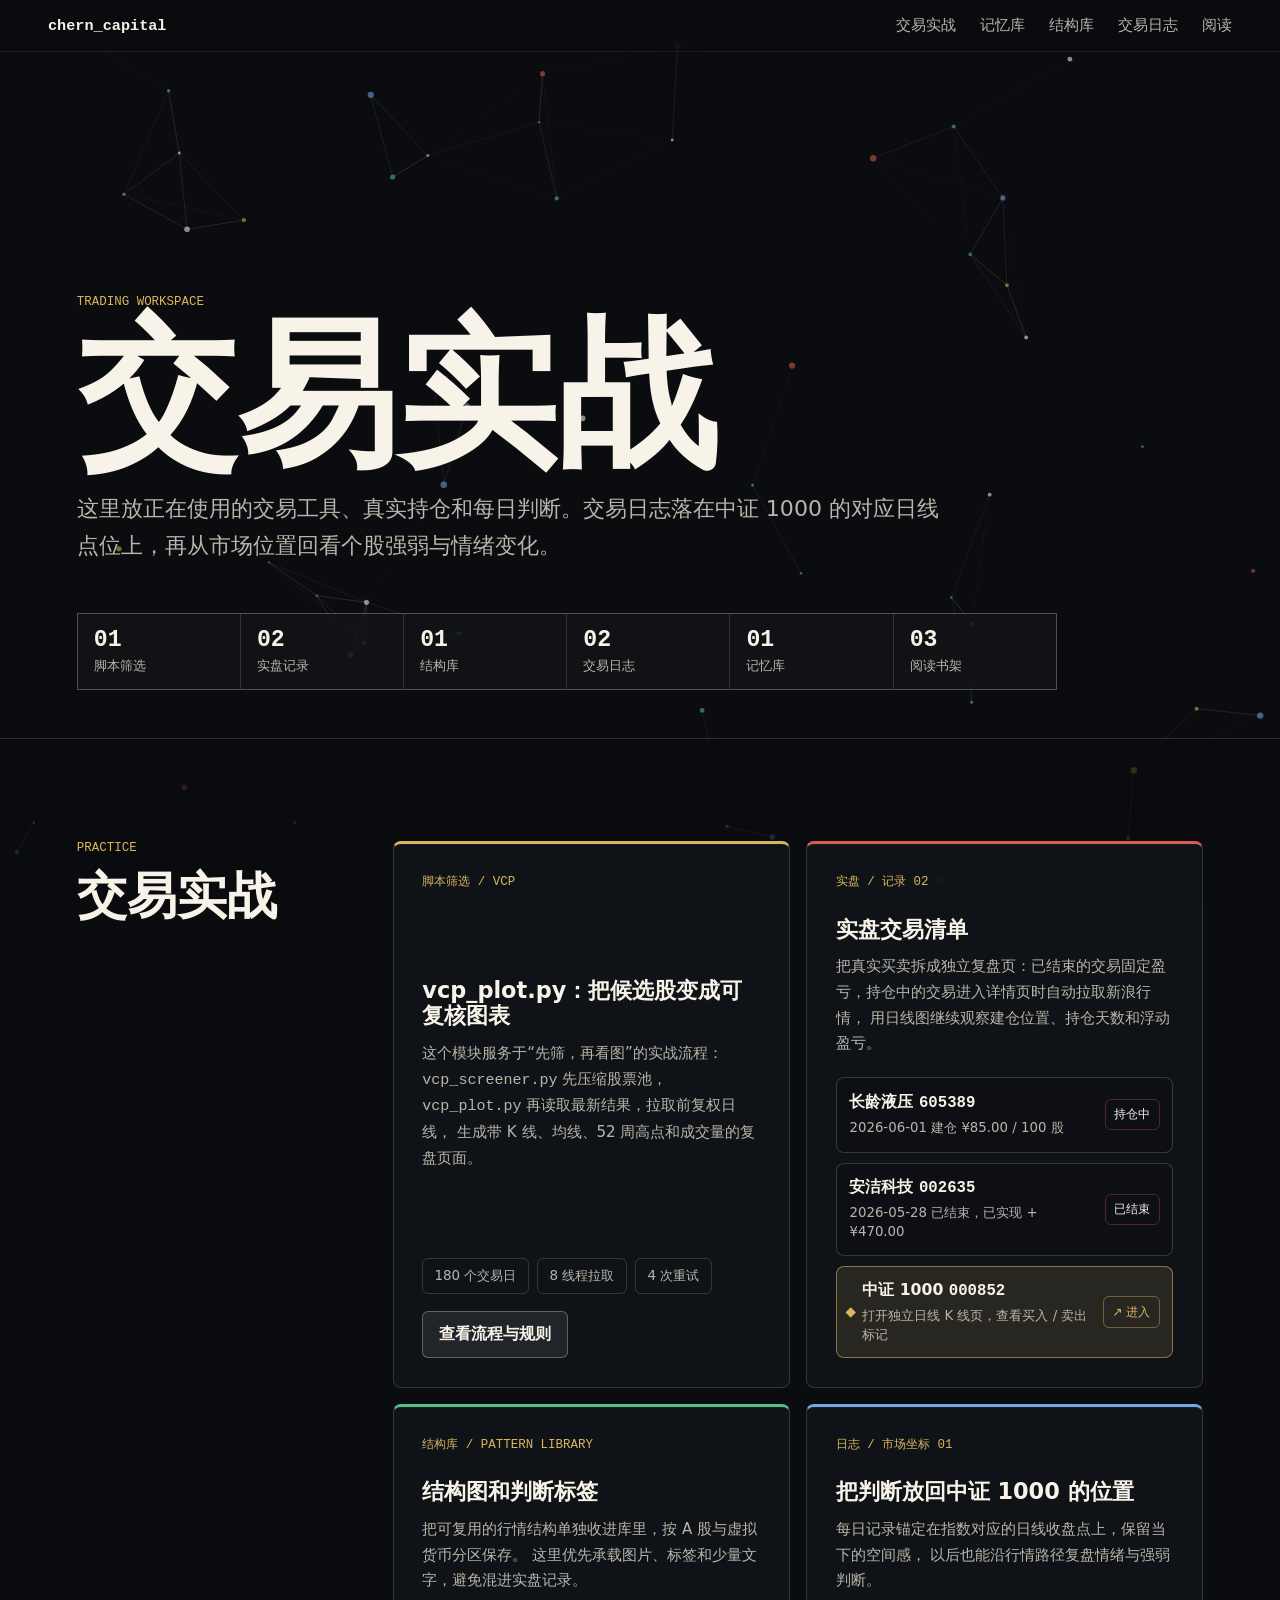
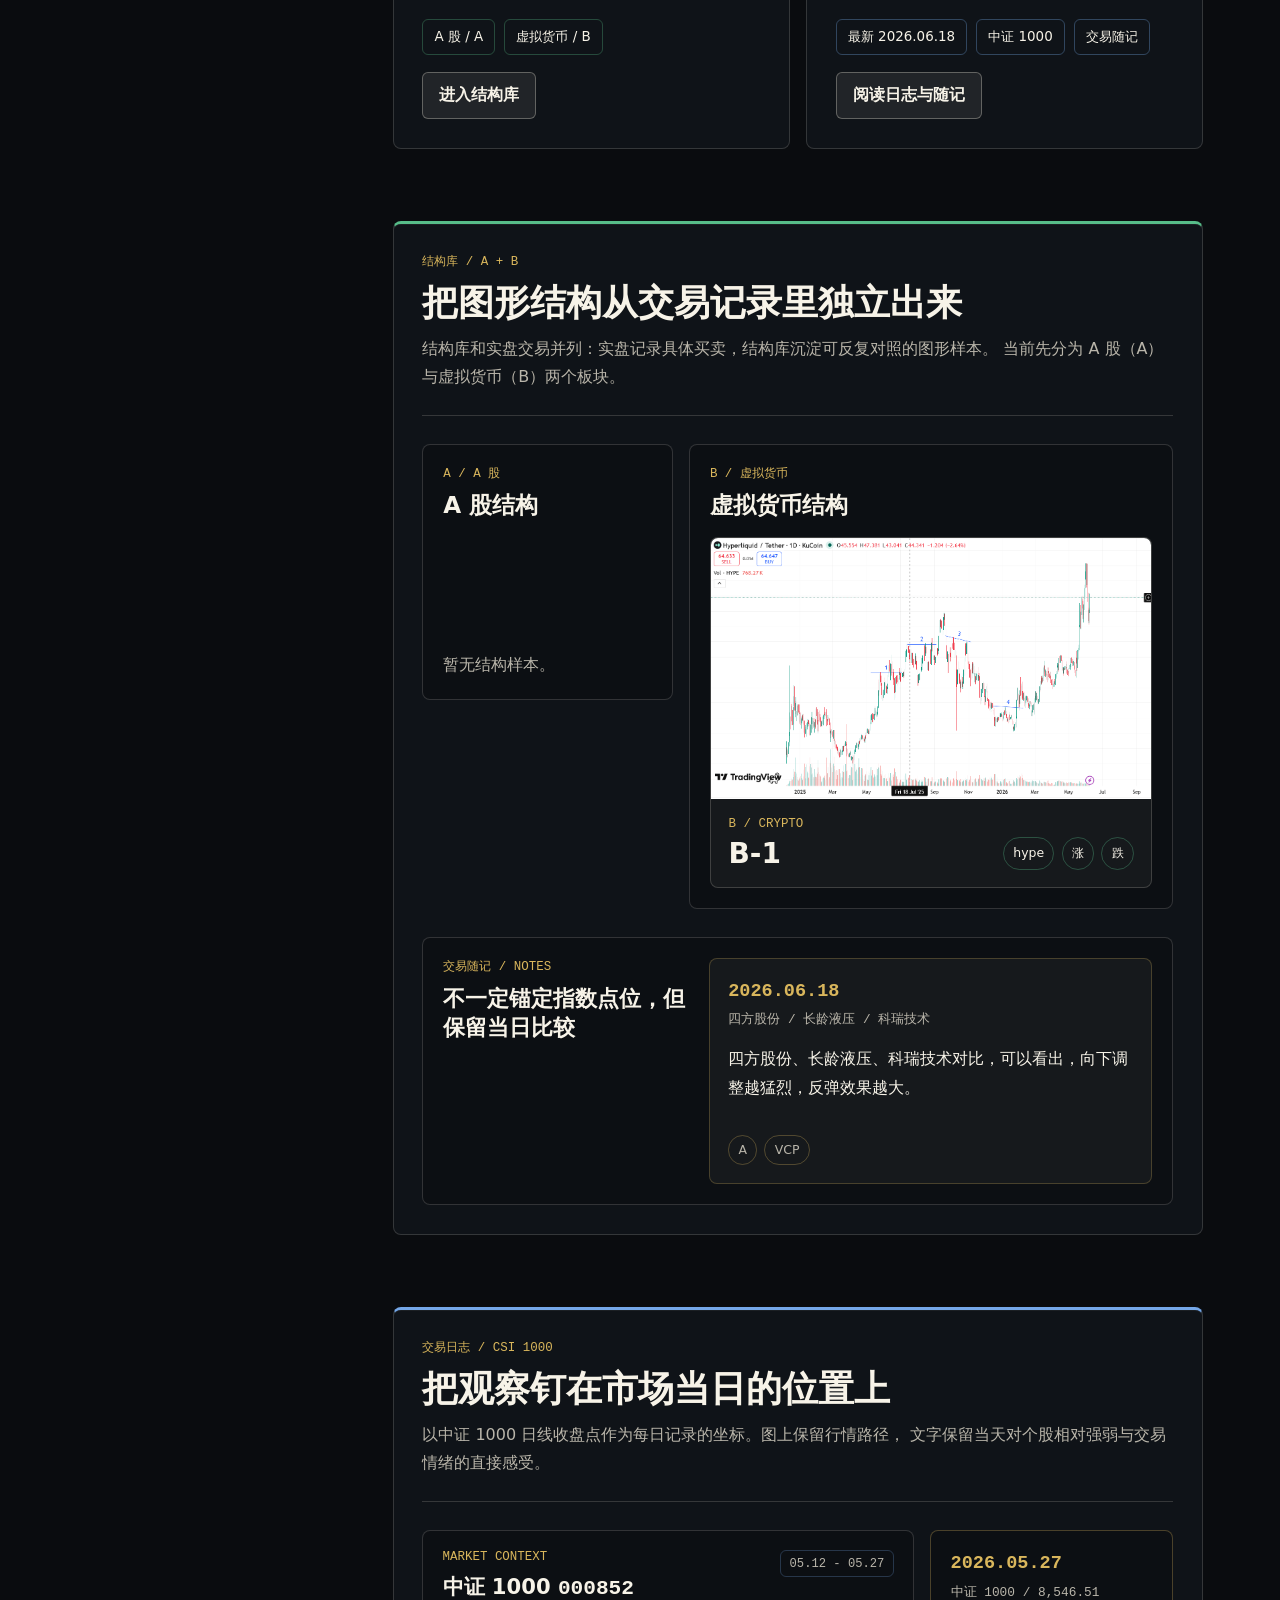
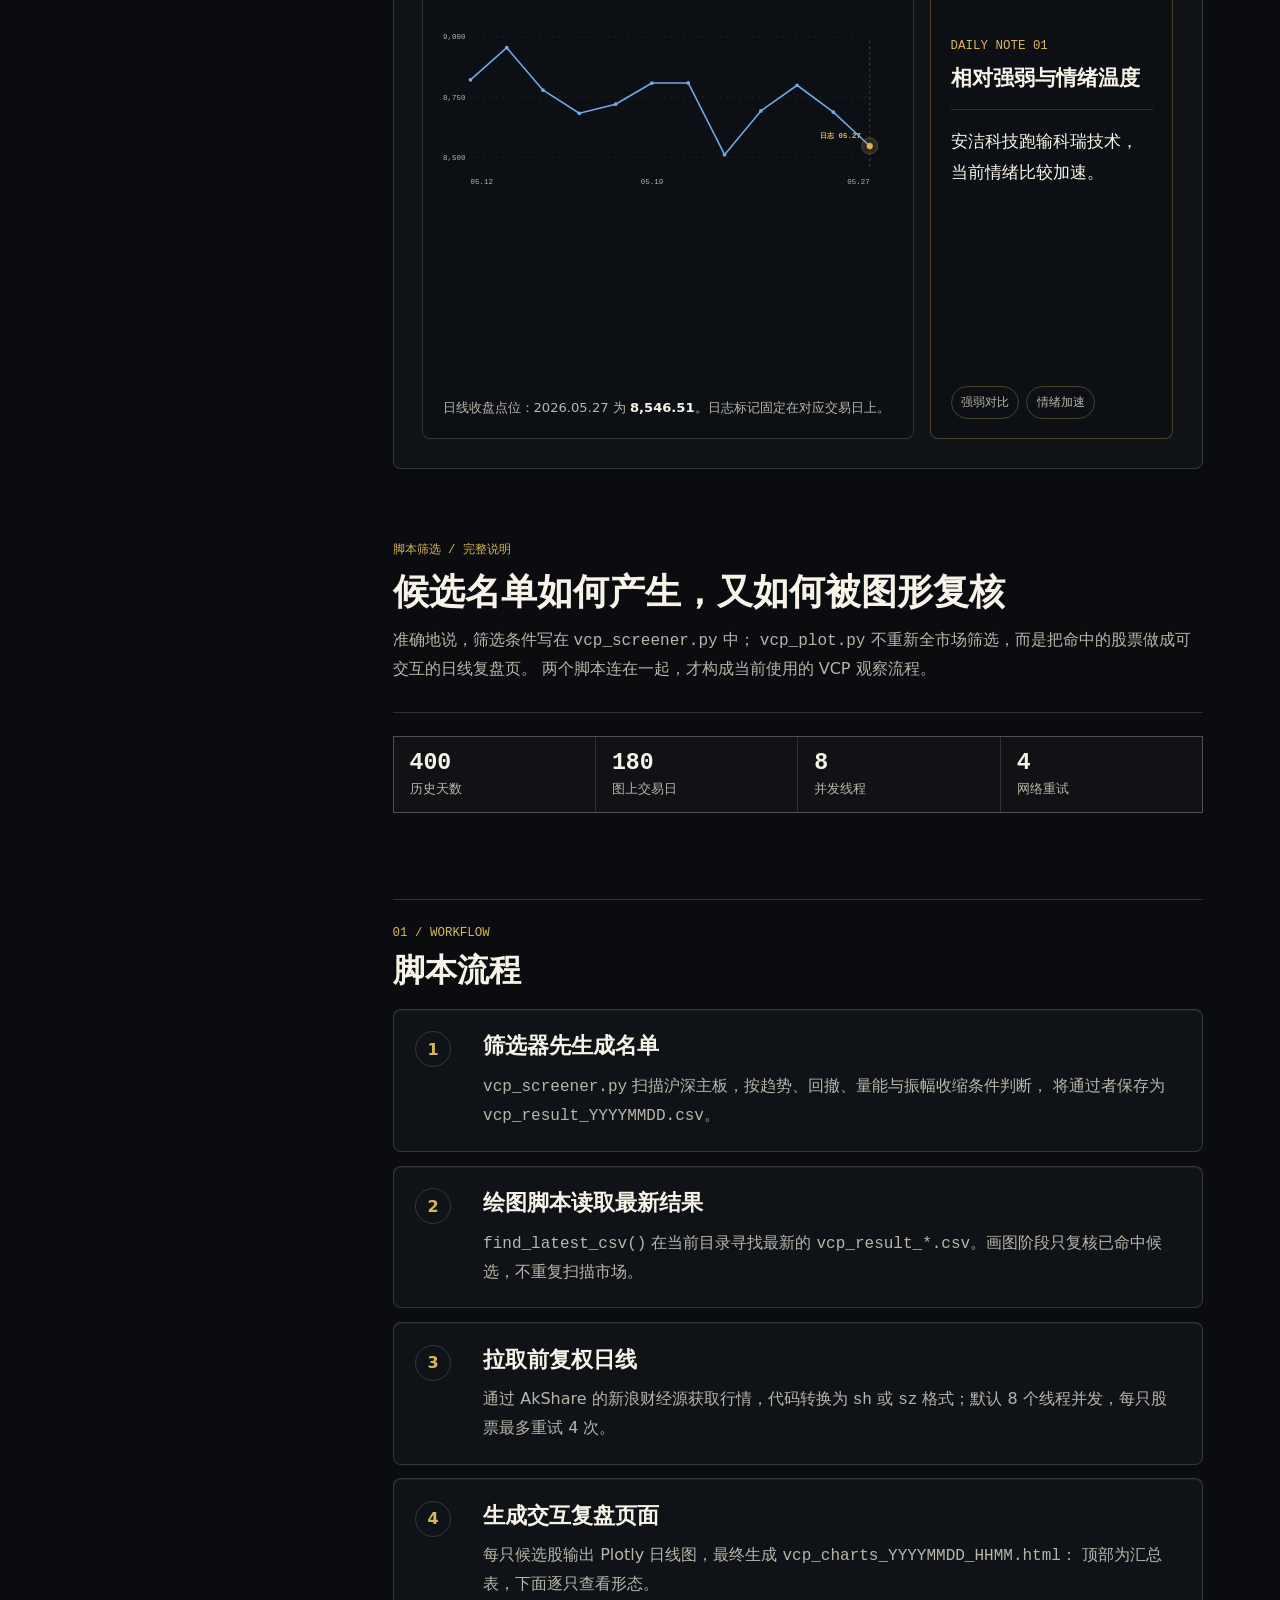
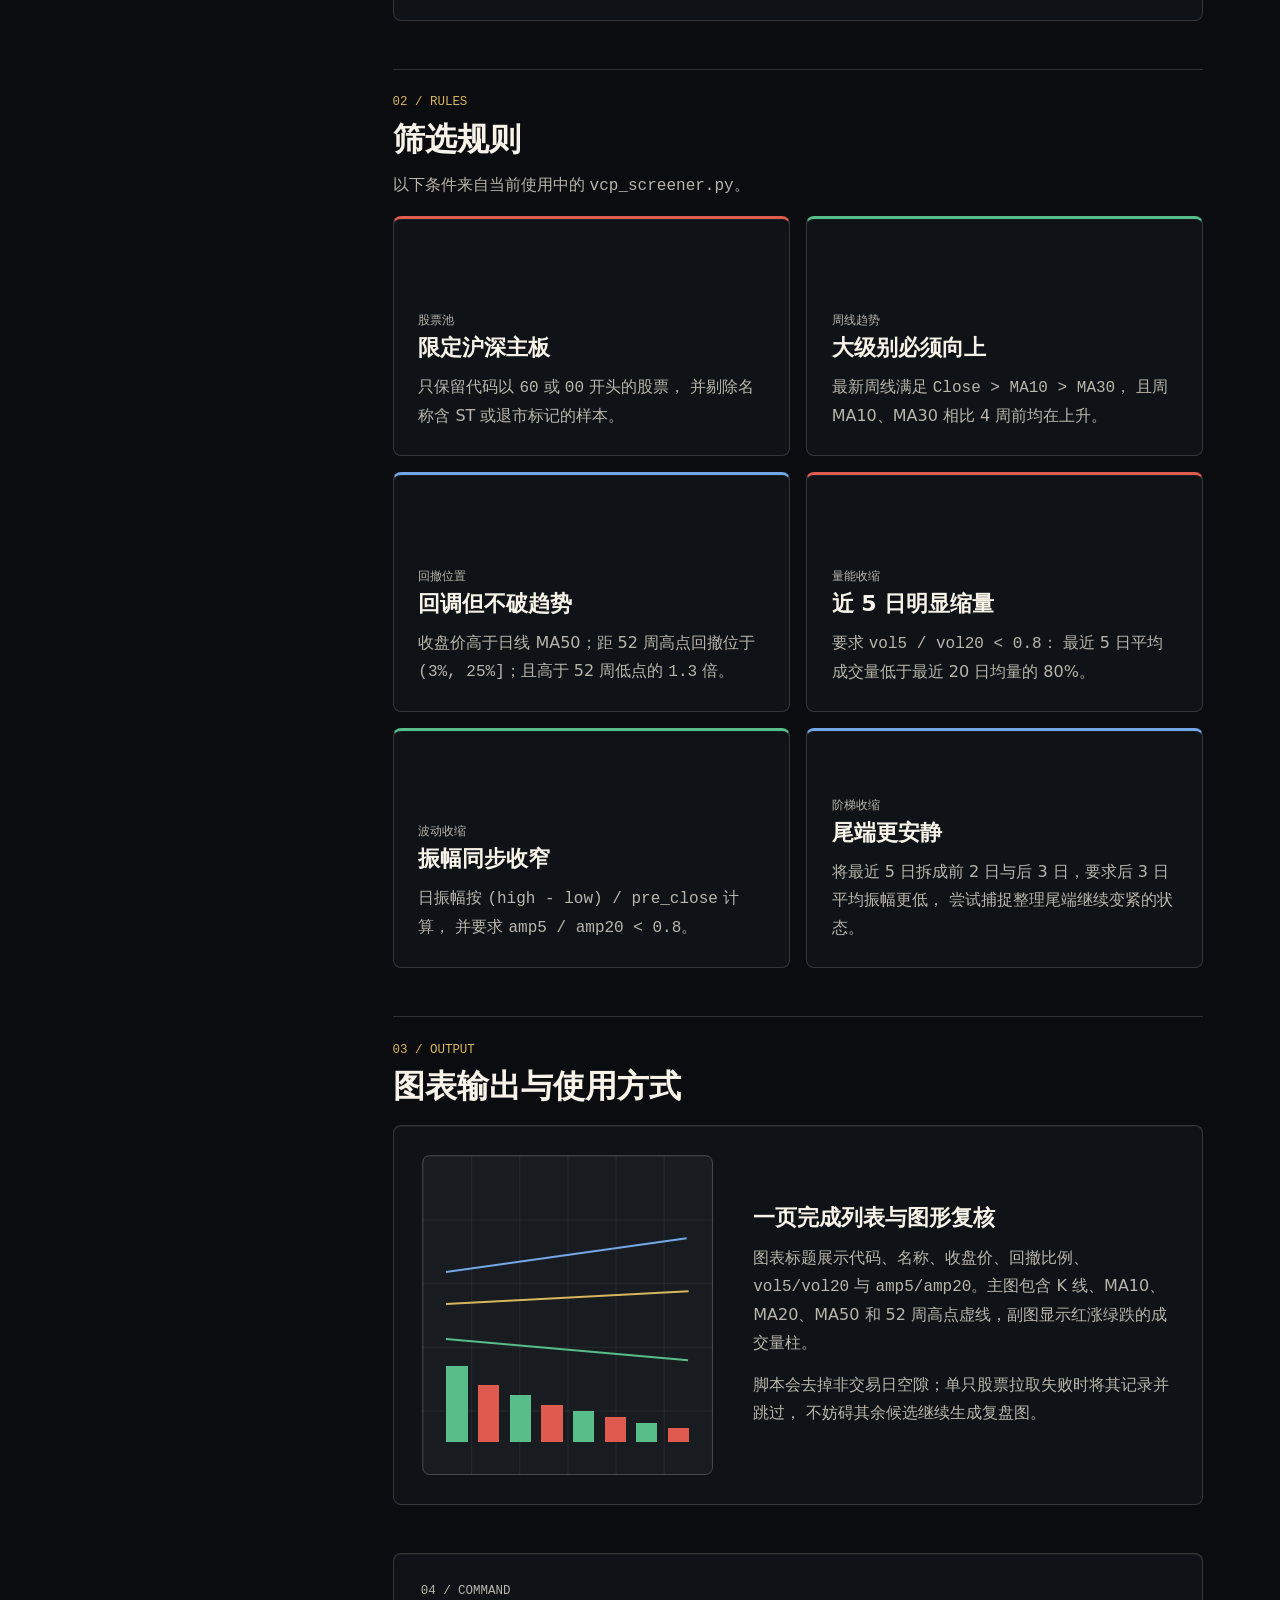
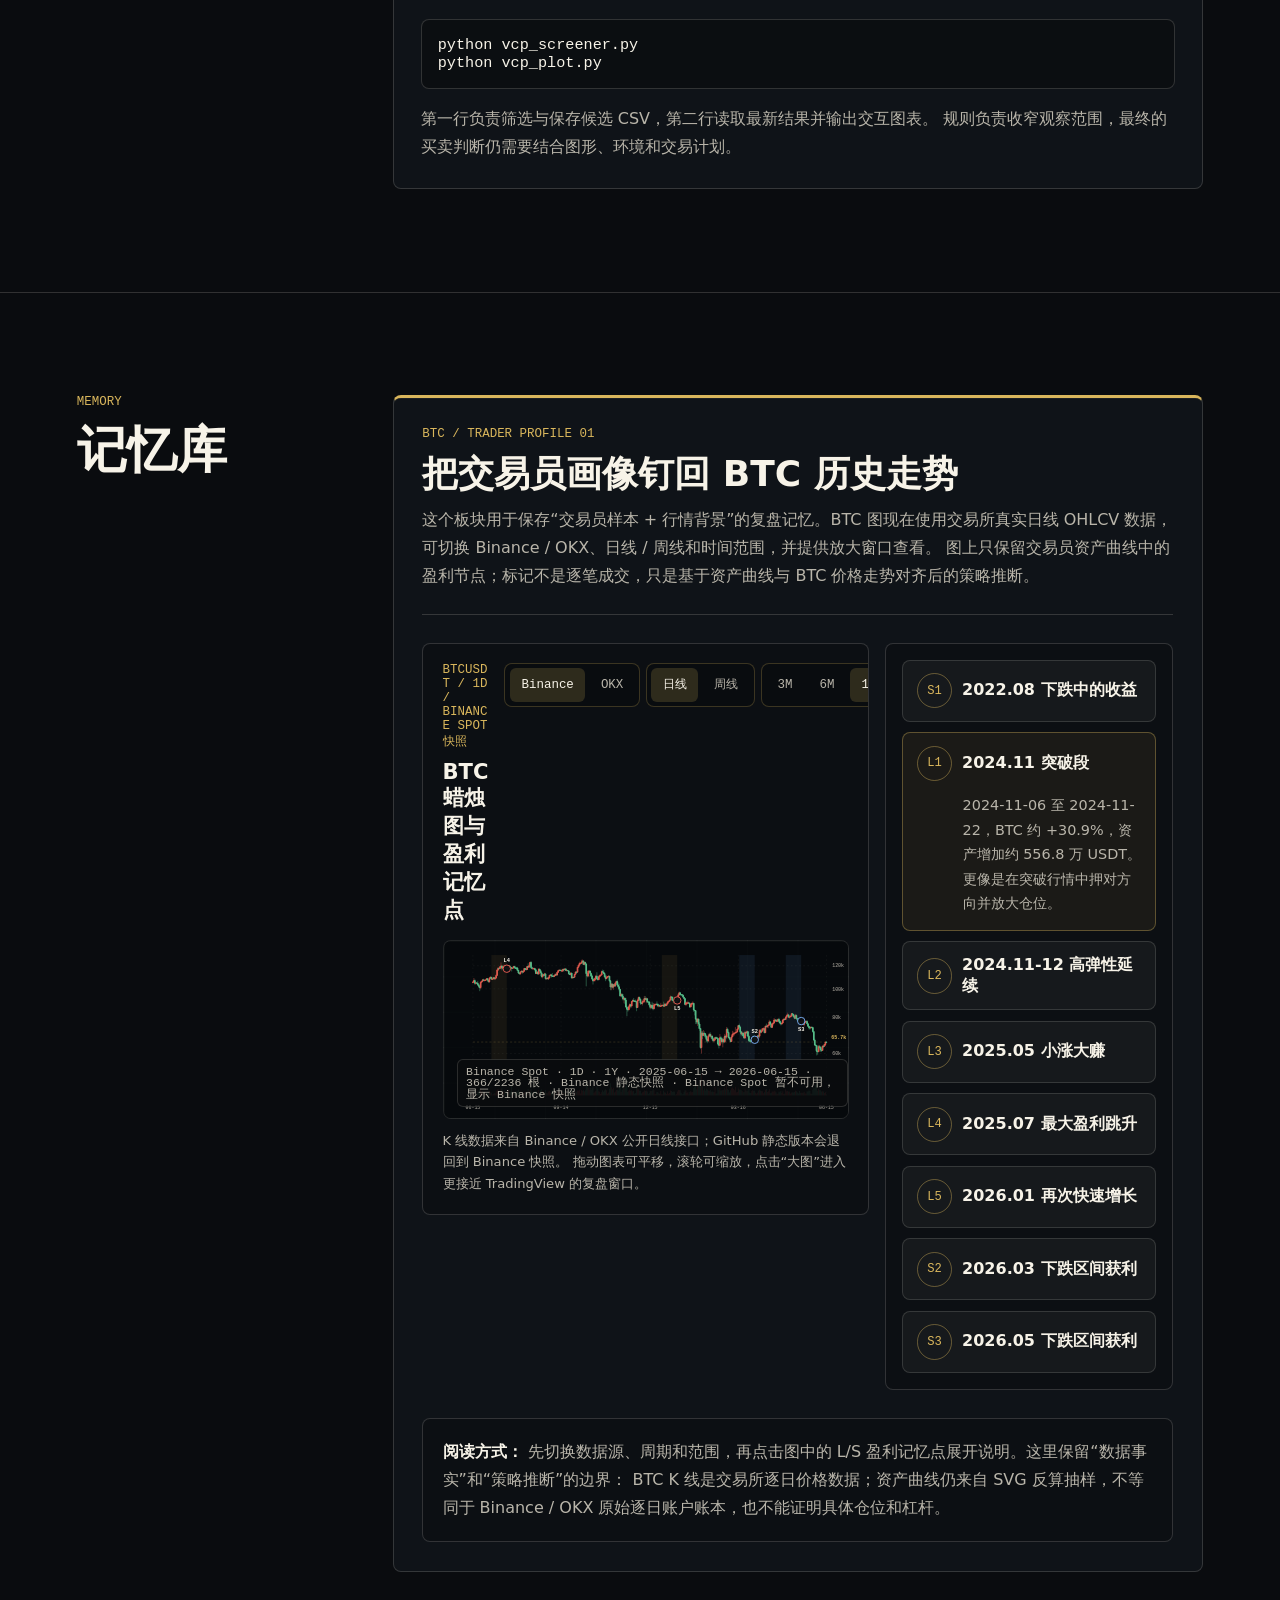
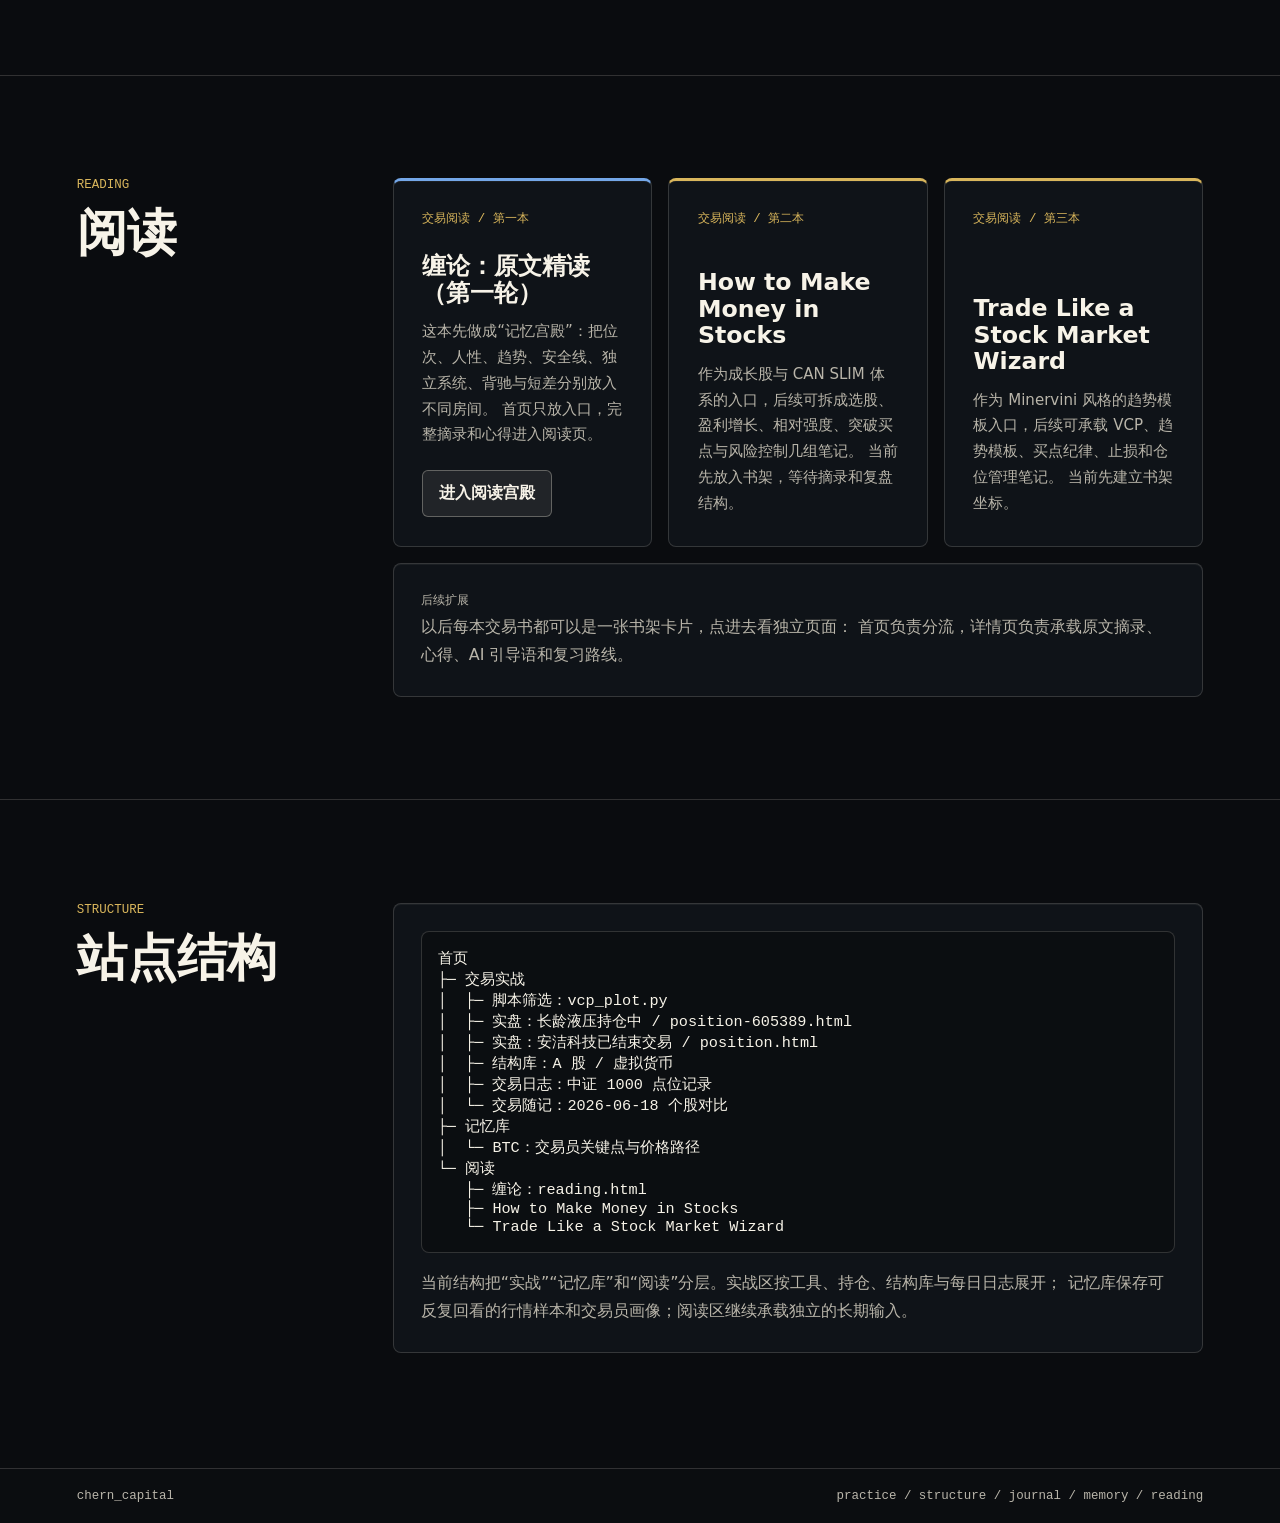
==== commit cdce9b22: "Move CSI 1000 trade marks to dedicated page" ====
--- a/index.html
+++ b/index.html
@@ -87,24 +87,13 @@
                   </span>
                   <em>已结束</em>
                 </a>
-                <button class="csi1000-trade-button" id="csi1000-trade-button" type="button" aria-label="在中证1000日线上查看买卖标记">
+                <a class="csi1000-trade-button" href="csi1000-trades.html" aria-label="在单独页面查看中证1000买卖标记">
                   <span>
                     <strong>中证 1000 <code>000852</code></strong>
-                    <small>在日线 K 线图上查看买入 / 卖出标记</small>
+                    <small>打开独立日线 K 线页，查看买入 / 卖出标记</small>
                   </span>
-                  <em>◆ 查看</em>
-                </button>
-                <div class="csi1000-trade-panel" id="csi1000-trade-panel" hidden>
-                  <div class="csi1000-trade-panel-top">
-                    <div>
-                      <p class="item-label">CSI 1000 / Trade Marks</p>
-                      <h4>中证 1000 <code>000852</code> 日线 K 线</h4>
-                    </div>
-                    <button class="csi1000-trade-close" id="csi1000-trade-close" type="button" aria-label="收起中证1000买卖标记图">收起</button>
-                  </div>
-                  <div class="trade-chart-wrap" id="csi1000-trade-chart"></div>
-                  <p class="csi1000-trade-caption" id="csi1000-trade-caption">点击上方按钮后显示实盘买入 / 卖出标记。</p>
-                </div>
+                  <em>↗ 进入</em>
+                </a>
               </div>
             </article>
 
--- a/styles.css
+++ b/styles.css
@@ -2680,6 +2680,92 @@
   stroke: var(--ink);
 }
 
+/* ---- CSI 1000 独立实盘标记页 ---- */
+
+.csi1000-dashboard {
+  grid-template-columns: repeat(4, minmax(0, 1fr));
+}
+
+.csi1000-dashboard .position-stat strong {
+  font-size: clamp(1.02rem, 1.7vw, 1.34rem);
+}
+
+.csi1000-page-content {
+  grid-template-columns: minmax(0, 2.35fr) minmax(18rem, 0.8fr);
+}
+
+.csi1000-page-chart-panel {
+  min-width: 0;
+}
+
+.csi1000-page-chart-wrap {
+  min-height: 520px;
+  overflow-x: auto;
+}
+
+.csi1000-page-chart-wrap .csi1000-candle-chart {
+  min-width: 980px;
+}
+
+.csi1000-event-list {
+  display: grid;
+  gap: 0.7rem;
+  margin: 1.25rem 0;
+  padding: 1rem 0;
+  border-top: 1px solid var(--line);
+  border-bottom: 1px solid var(--line);
+  list-style: none;
+}
+
+.csi1000-event-row {
+  display: flex;
+  align-items: center;
+  justify-content: space-between;
+  gap: 0.9rem;
+  padding: 0.8rem;
+  border: 1px solid rgba(247, 243, 232, 0.12);
+  border-radius: 7px;
+  background: rgba(247, 243, 232, 0.04);
+}
+
+.csi1000-event-row span {
+  display: grid;
+  gap: 0.32rem;
+}
+
+.csi1000-event-row strong {
+  font-size: 0.95rem;
+}
+
+.csi1000-event-row small {
+  color: var(--muted);
+  font-size: 0.78rem;
+  line-height: 1.55;
+}
+
+.csi1000-event-row em {
+  flex: none;
+  width: 2rem;
+  height: 2rem;
+  display: inline-grid;
+  place-items: center;
+  border-radius: 999px;
+  background: rgba(11, 13, 16, 0.9);
+  font-style: normal;
+  font-weight: 800;
+  font-family: ui-monospace, SFMono-Regular, Consolas, monospace;
+}
+
+.csi1000-event-row.is-buy em {
+  border: 1px solid rgba(223, 91, 79, 0.65);
+  color: var(--red);
+}
+
+.csi1000-event-row.is-sell em {
+  border: 1px solid rgba(116, 167, 232, 0.65);
+  color: var(--blue);
+}
+
 /* ---- 图表容器滚动 ---- */
 
 @media (max-width: 820px) {
@@ -2700,11 +2786,16 @@
   .structure-sections,
   .btc-memory-grid,
   .journal-grid,
-  .journal-memo-board {
+  .journal-memo-board,
+  .csi1000-page-content {
     grid-template-columns: 1fr;
   }
 
   .reading-shelf {
+    grid-template-columns: repeat(2, minmax(0, 1fr));
+  }
+
+  .csi1000-dashboard {
     grid-template-columns: repeat(2, minmax(0, 1fr));
   }
 }
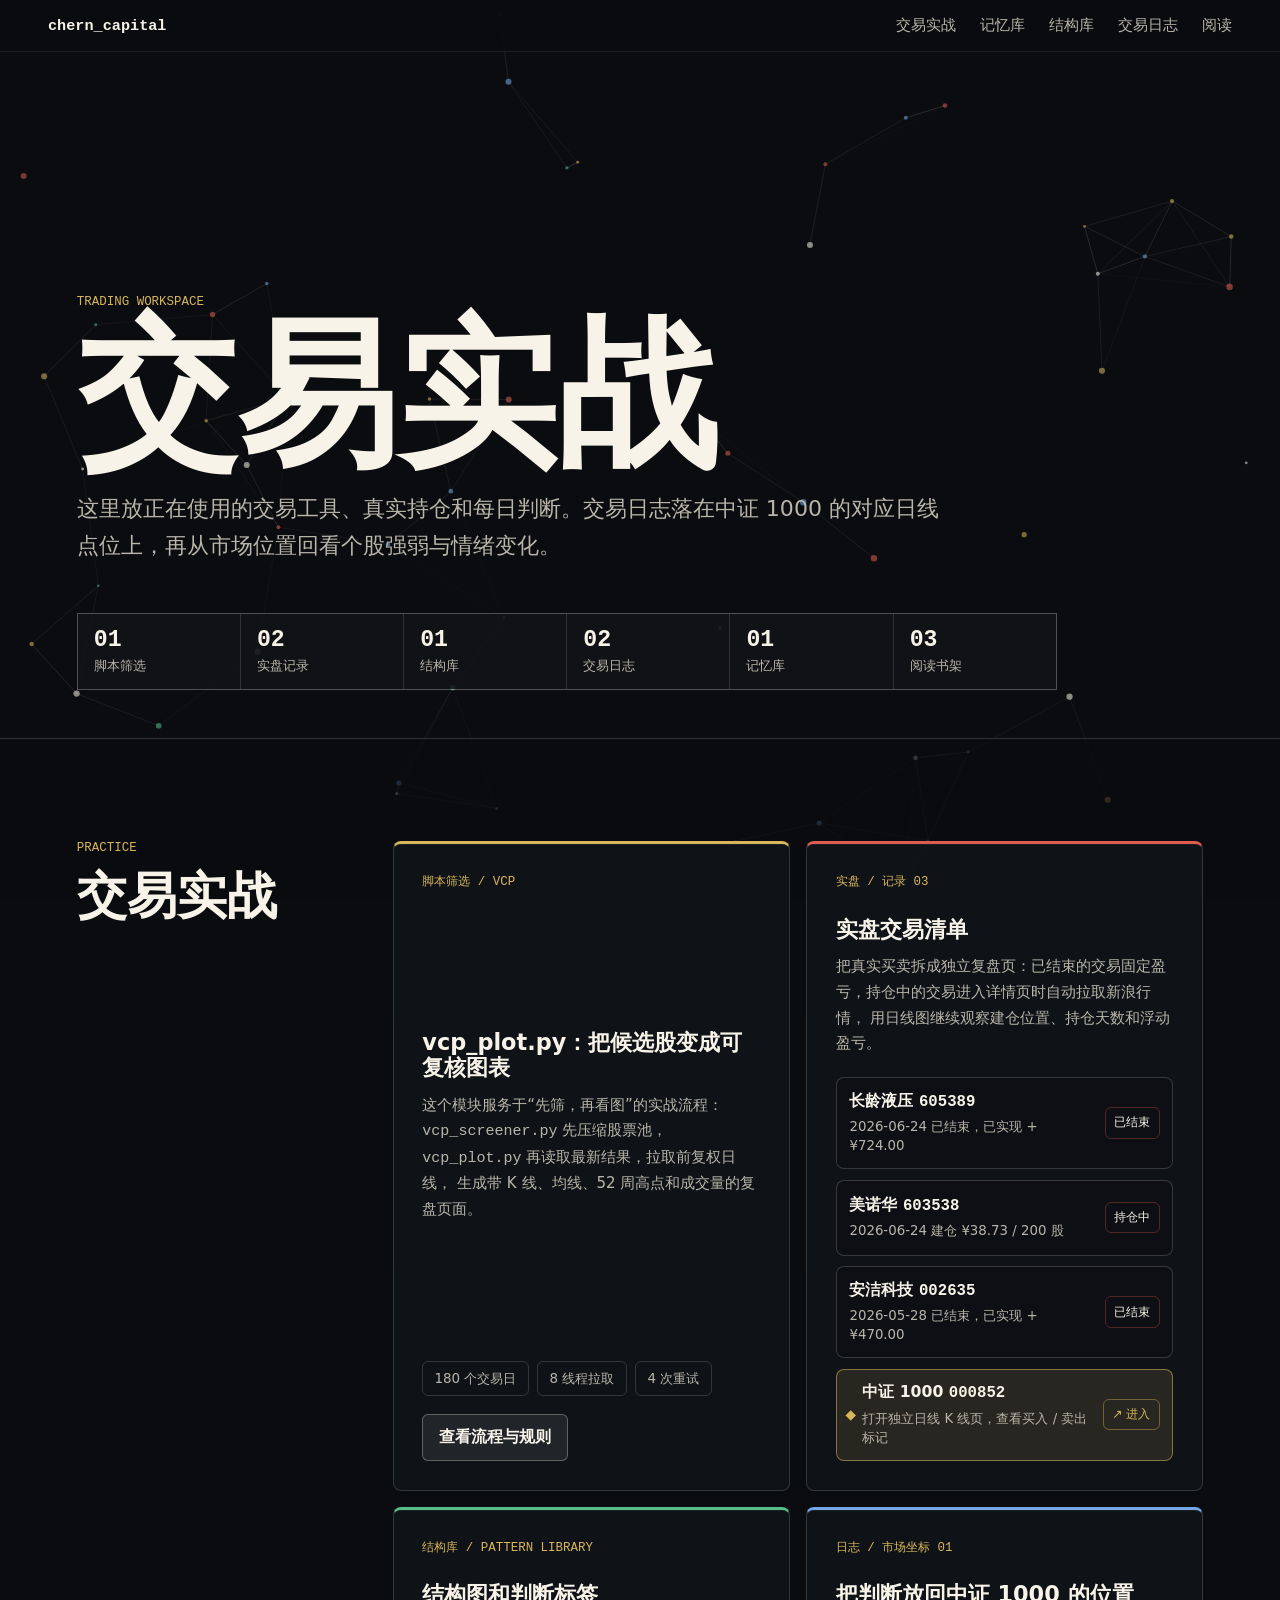
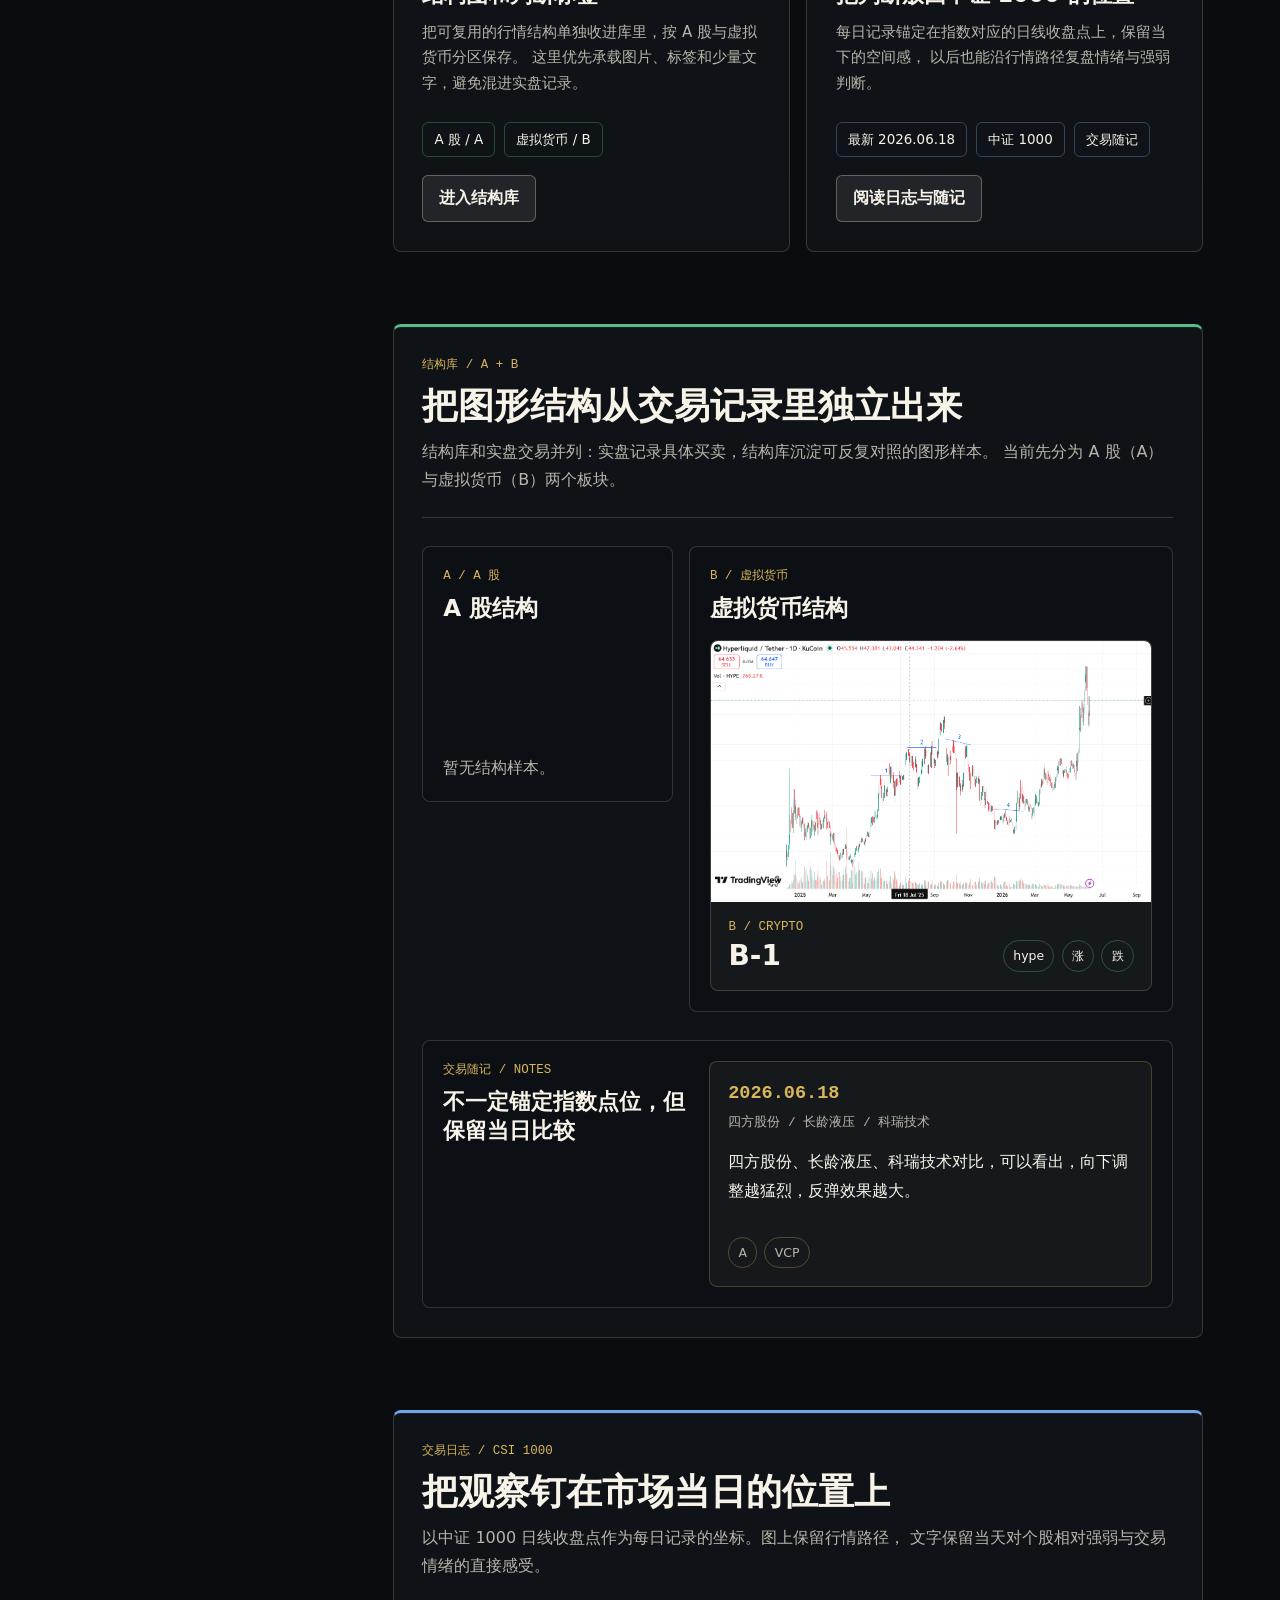
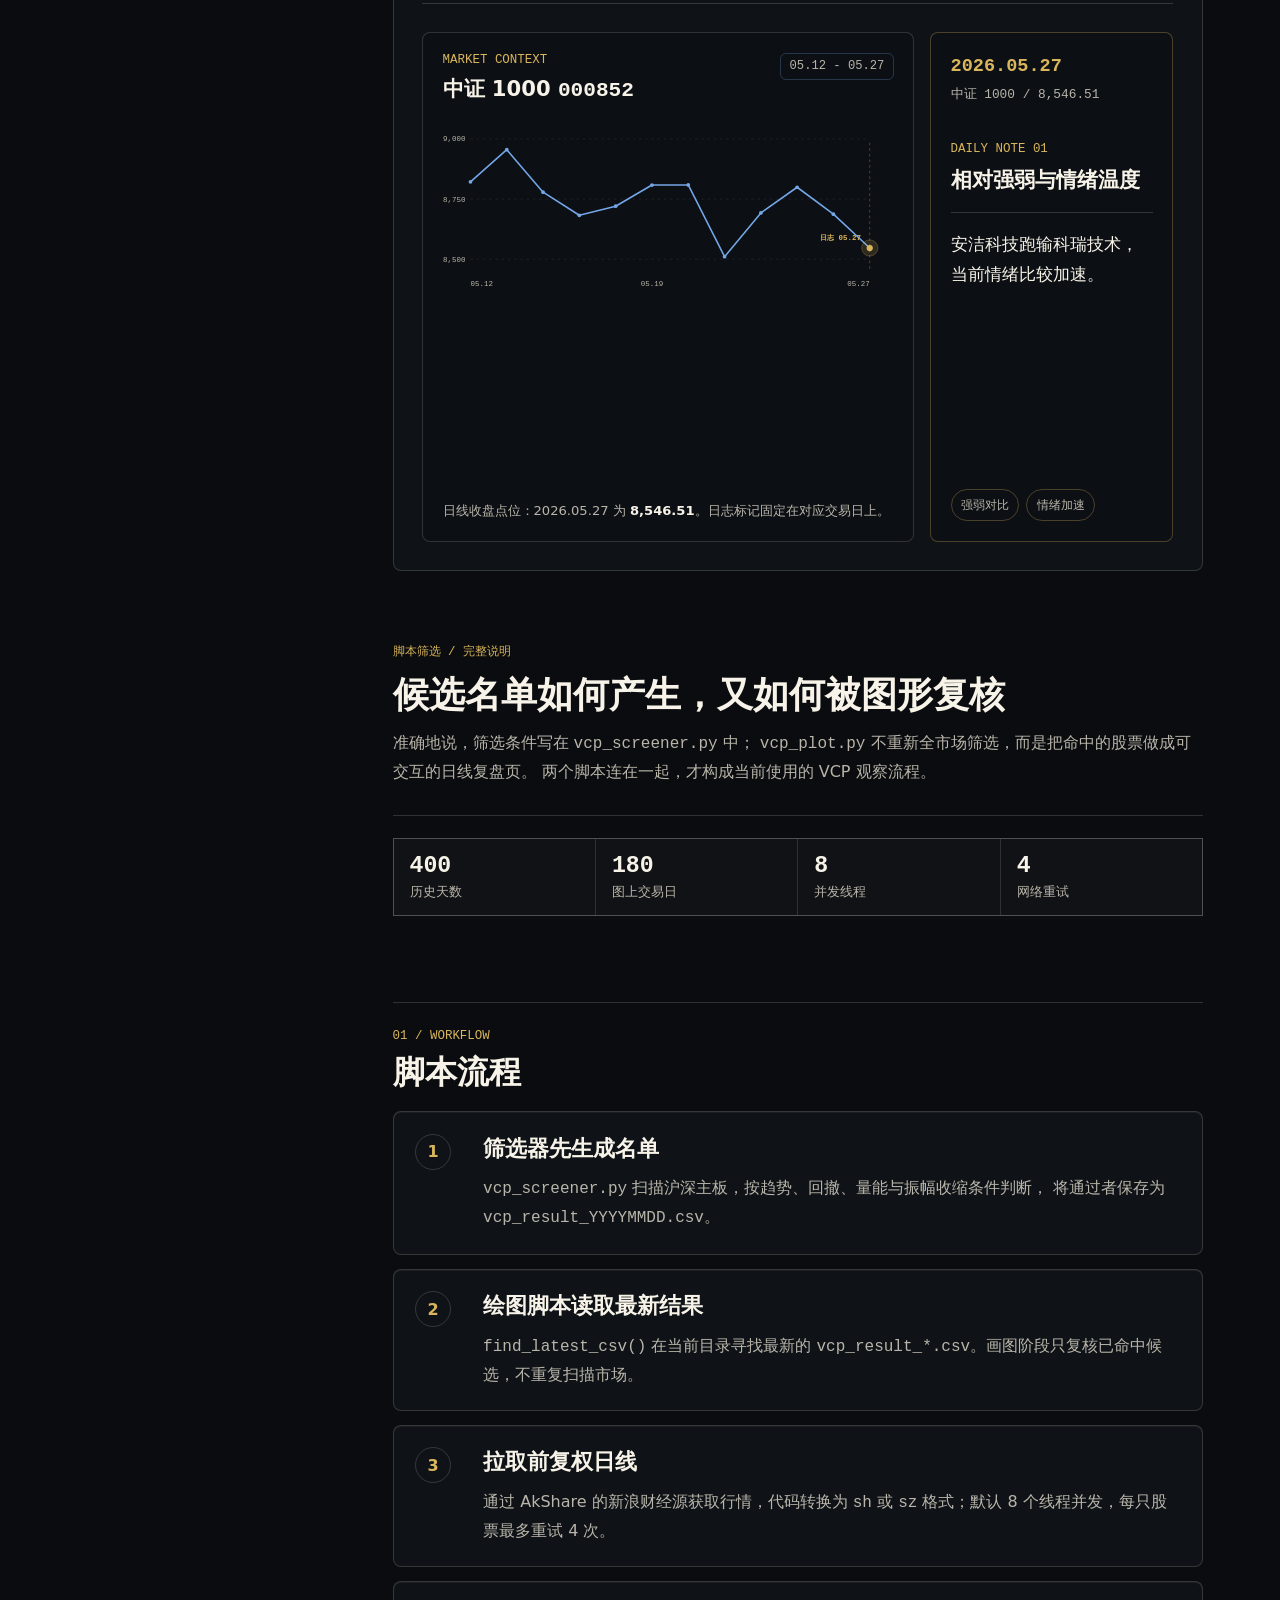
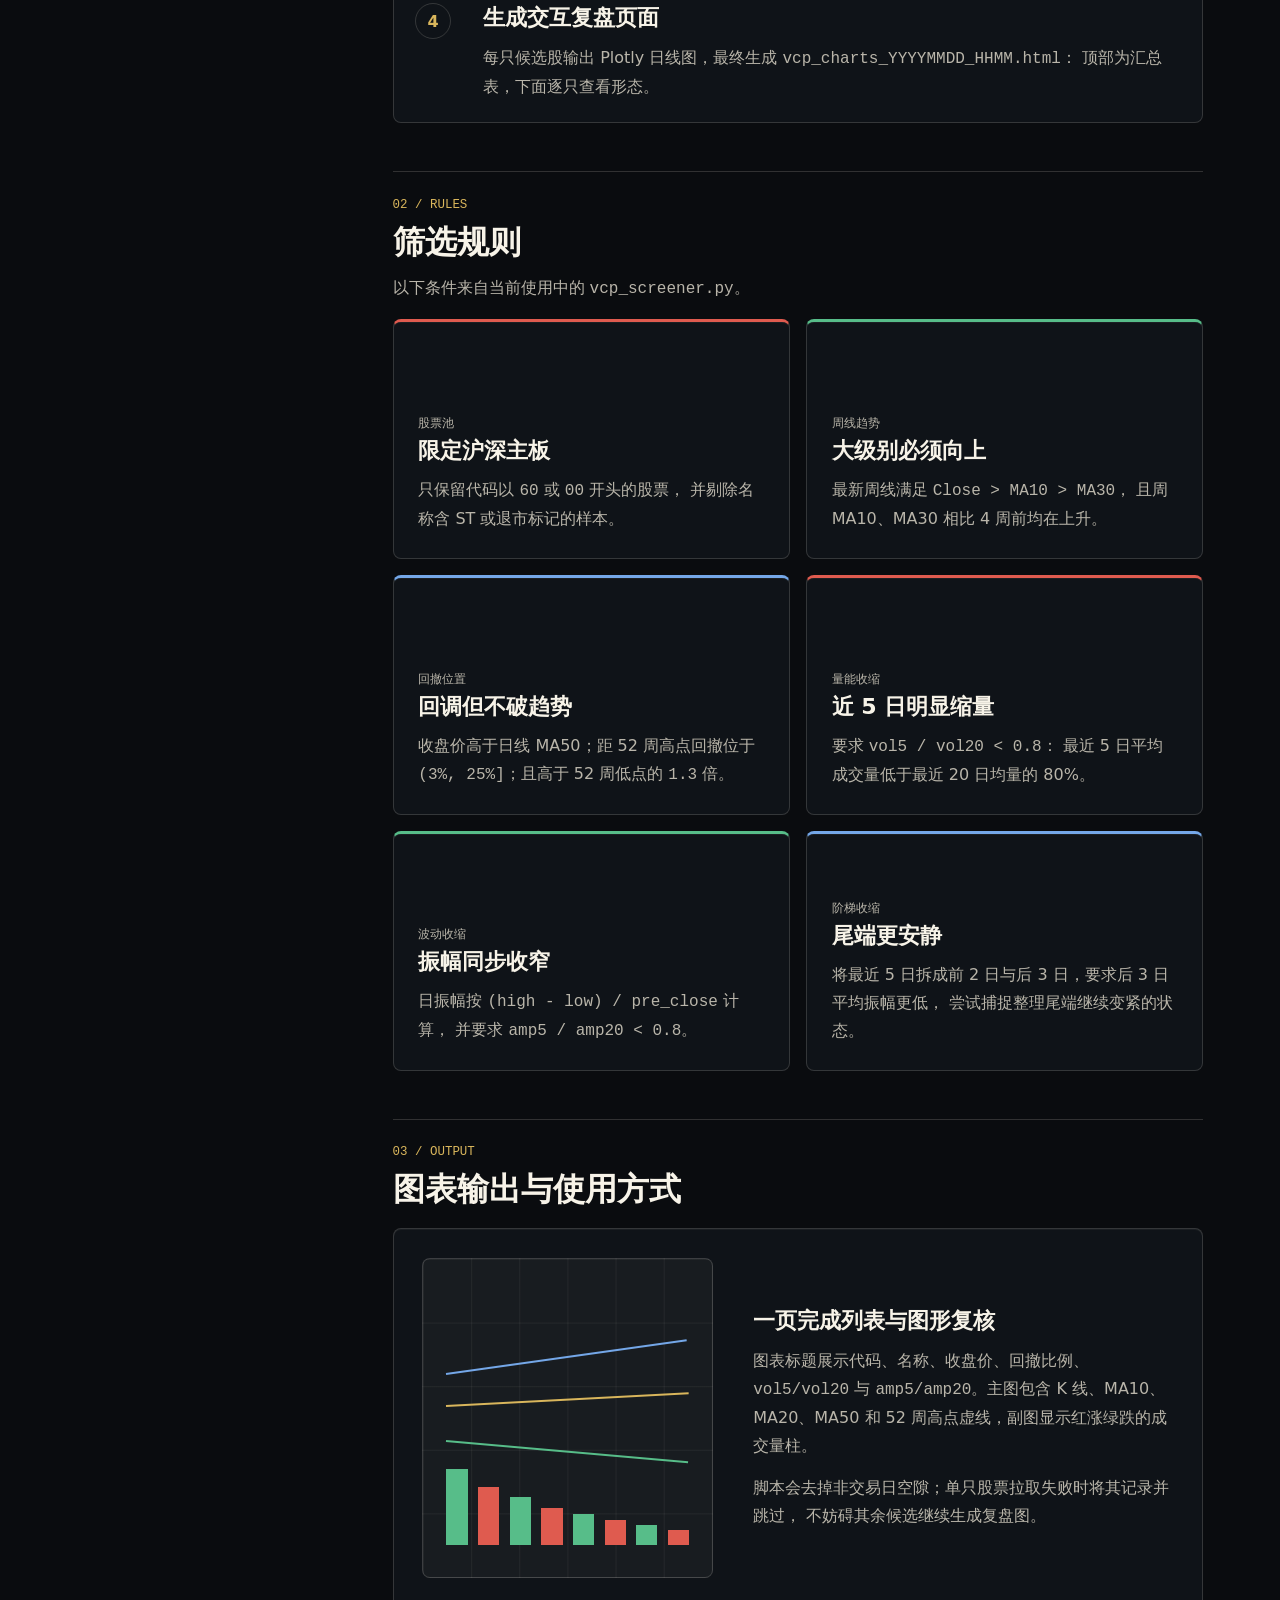
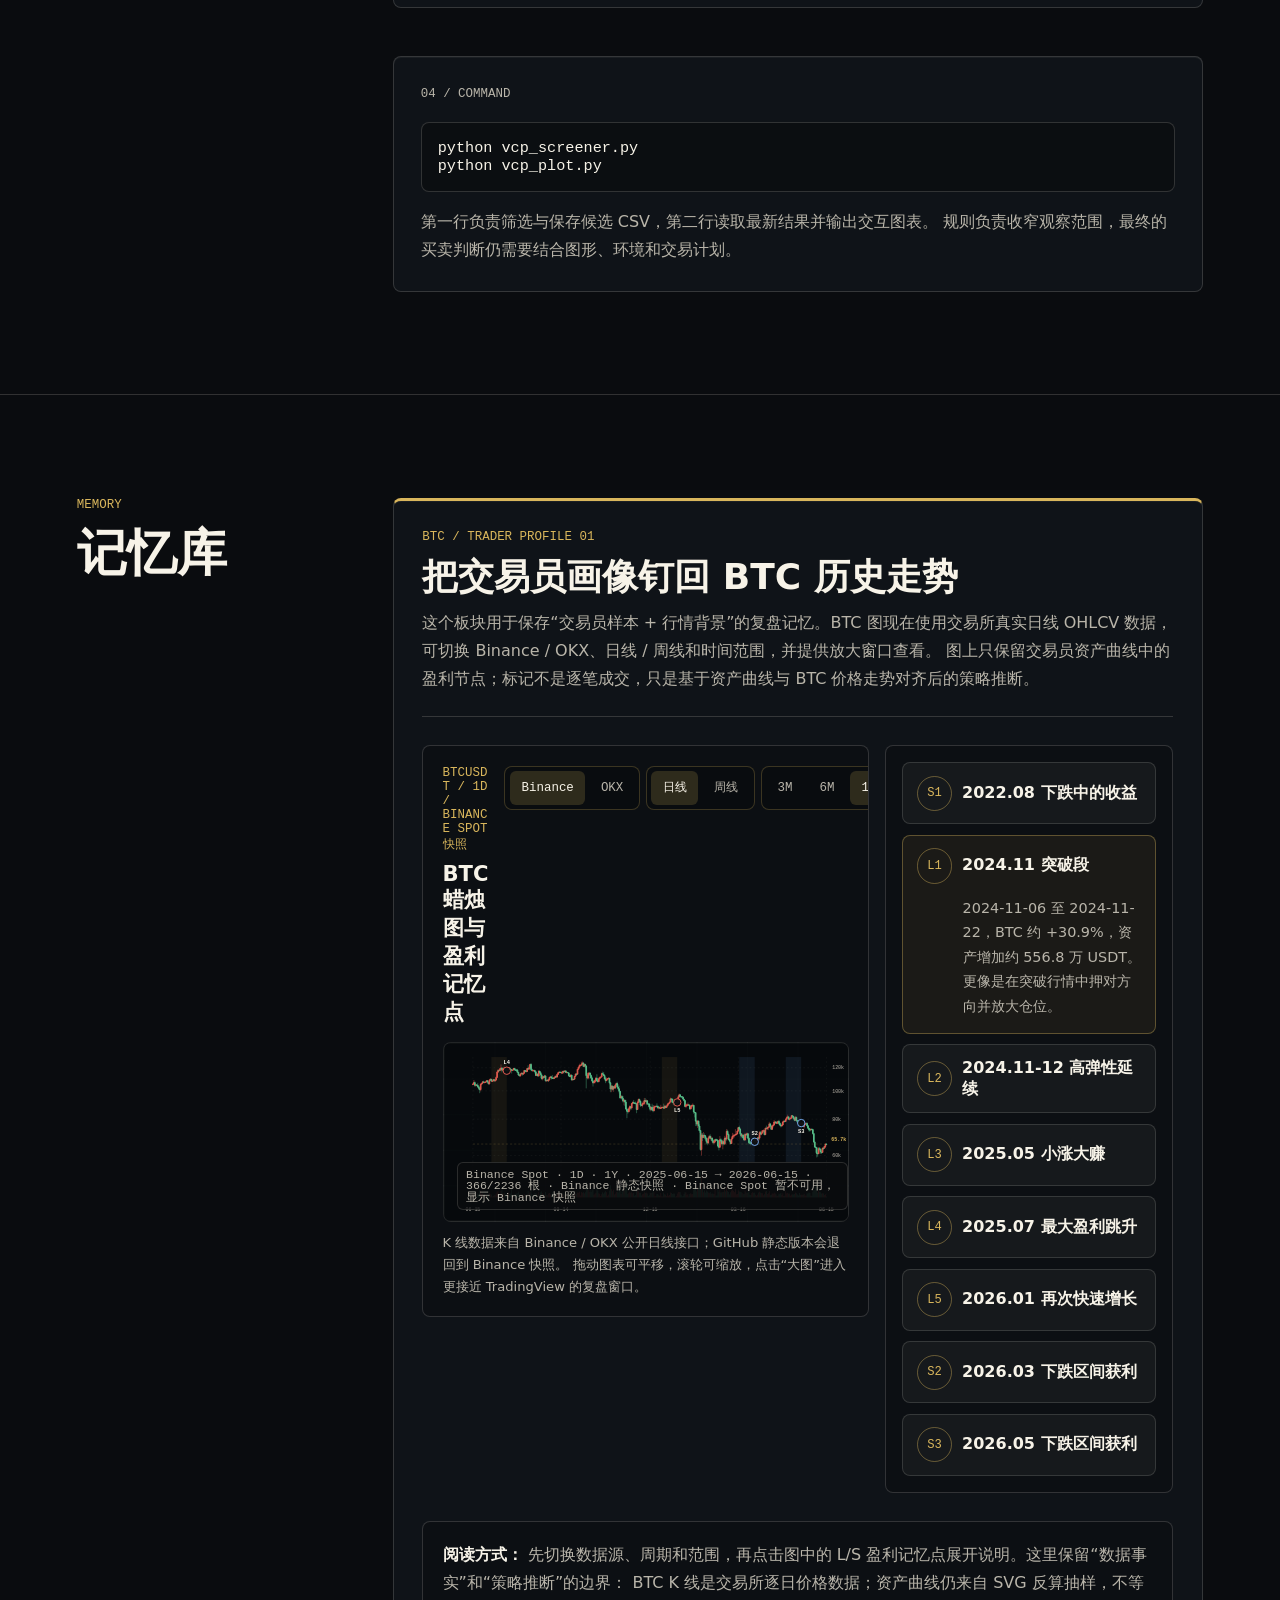
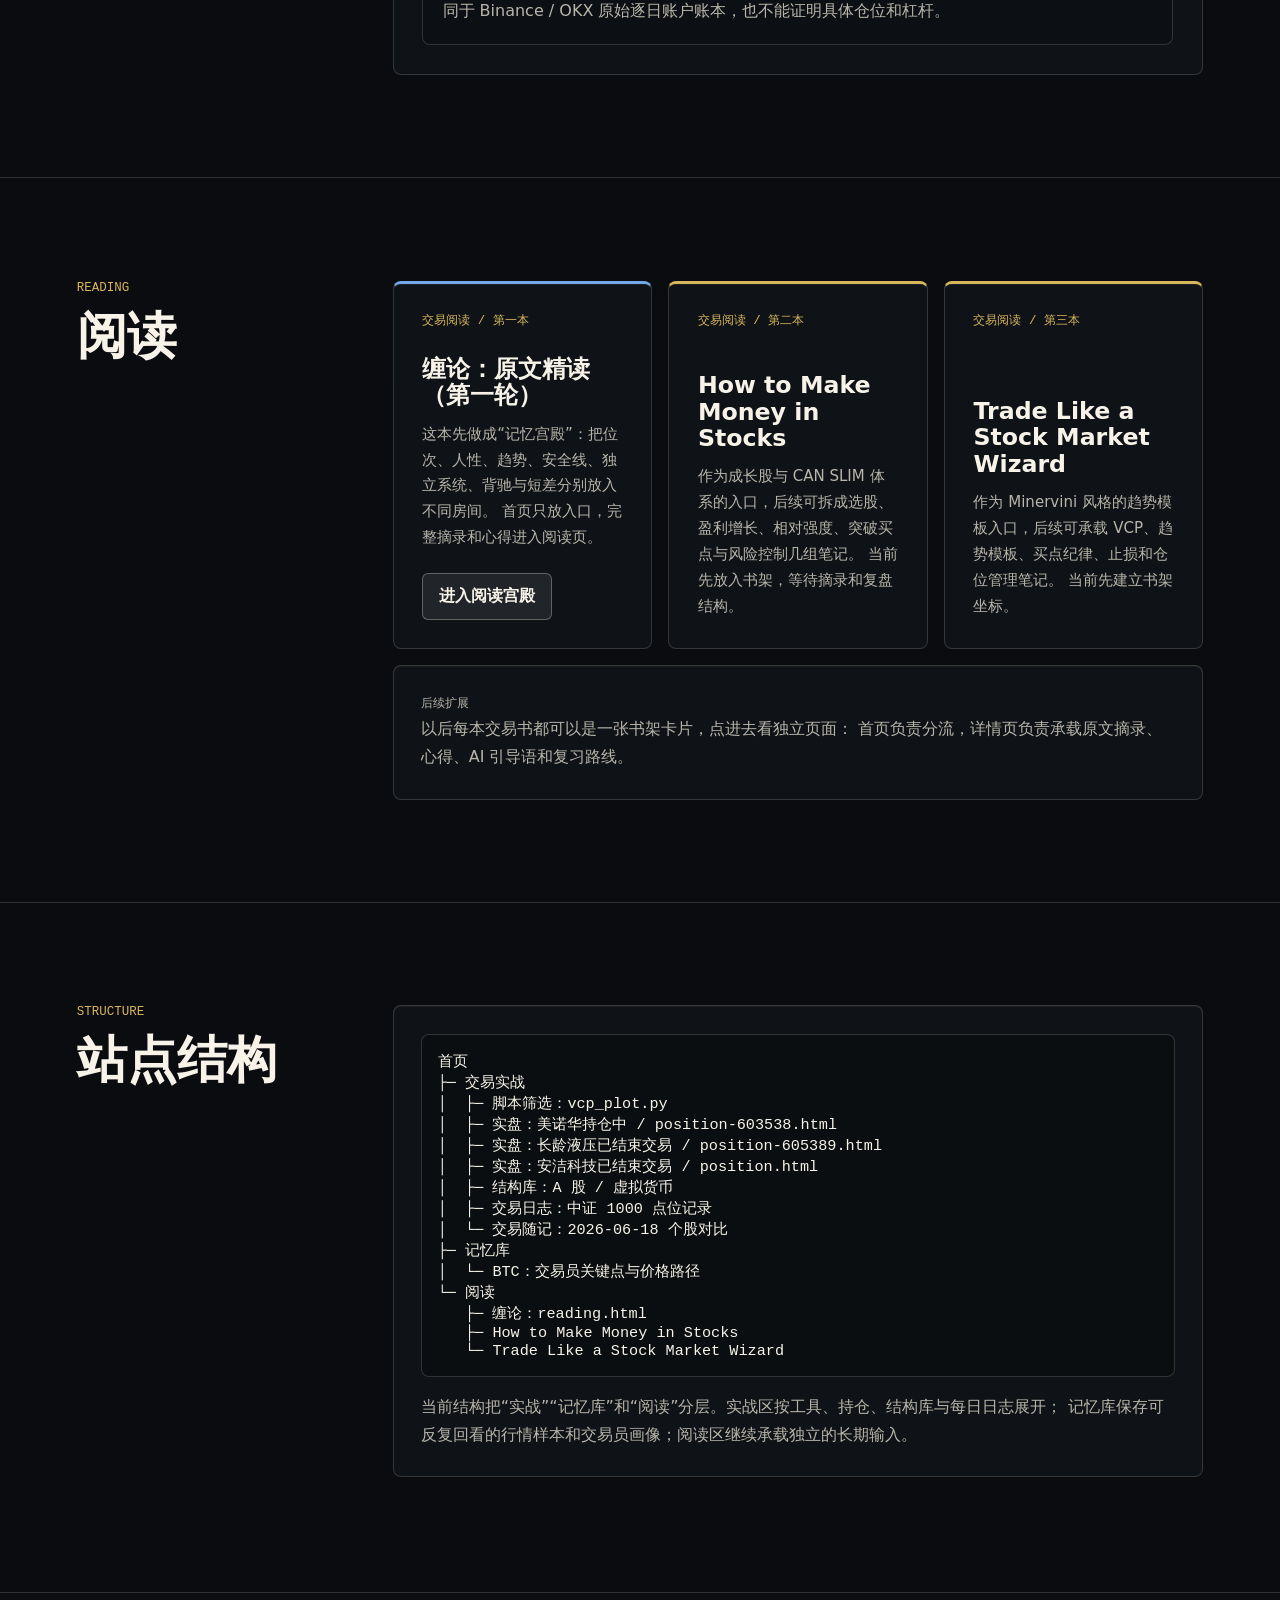
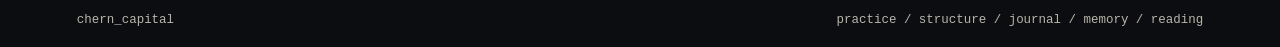
==== commit 8be4c118: "Add Minova position and close Changling trade" ====
--- a/index.html
+++ b/index.html
@@ -66,7 +66,7 @@
             </article>
 
             <article class="feature-panel practice-module live-module">
-              <p class="item-label">实盘 / 记录 02</p>
+              <p class="item-label">实盘 / 记录 03</p>
               <h3>实盘交易清单</h3>
               <p>
                 把真实买卖拆成独立复盘页：已结束的交易固定盈亏，持仓中的交易进入详情页时自动拉取新浪行情，
@@ -76,7 +76,14 @@
                 <a class="position-row" href="position-605389.html">
                   <span>
                     <strong>长龄液压 <code>605389</code></strong>
-                    <small>2026-06-01 建仓 ¥85.00 / 100 股</small>
+                    <small>2026-06-24 已结束，已实现 +¥724.00</small>
+                  </span>
+                  <em>已结束</em>
+                </a>
+                <a class="position-row" href="position-603538.html">
+                  <span>
+                    <strong>美诺华 <code>603538</code></strong>
+                    <small>2026-06-24 建仓 ¥38.73 / 200 股</small>
                   </span>
                   <em>持仓中</em>
                 </a>
@@ -661,7 +668,8 @@
           <pre><code>首页
 ├─ 交易实战
 │  ├─ 脚本筛选：vcp_plot.py
-│  ├─ 实盘：长龄液压持仓中 / position-605389.html
+│  ├─ 实盘：美诺华持仓中 / position-603538.html
+│  ├─ 实盘：长龄液压已结束交易 / position-605389.html
 │  ├─ 实盘：安洁科技已结束交易 / position.html
 │  ├─ 结构库：A 股 / 虚拟货币
 │  ├─ 交易日志：中证 1000 点位记录
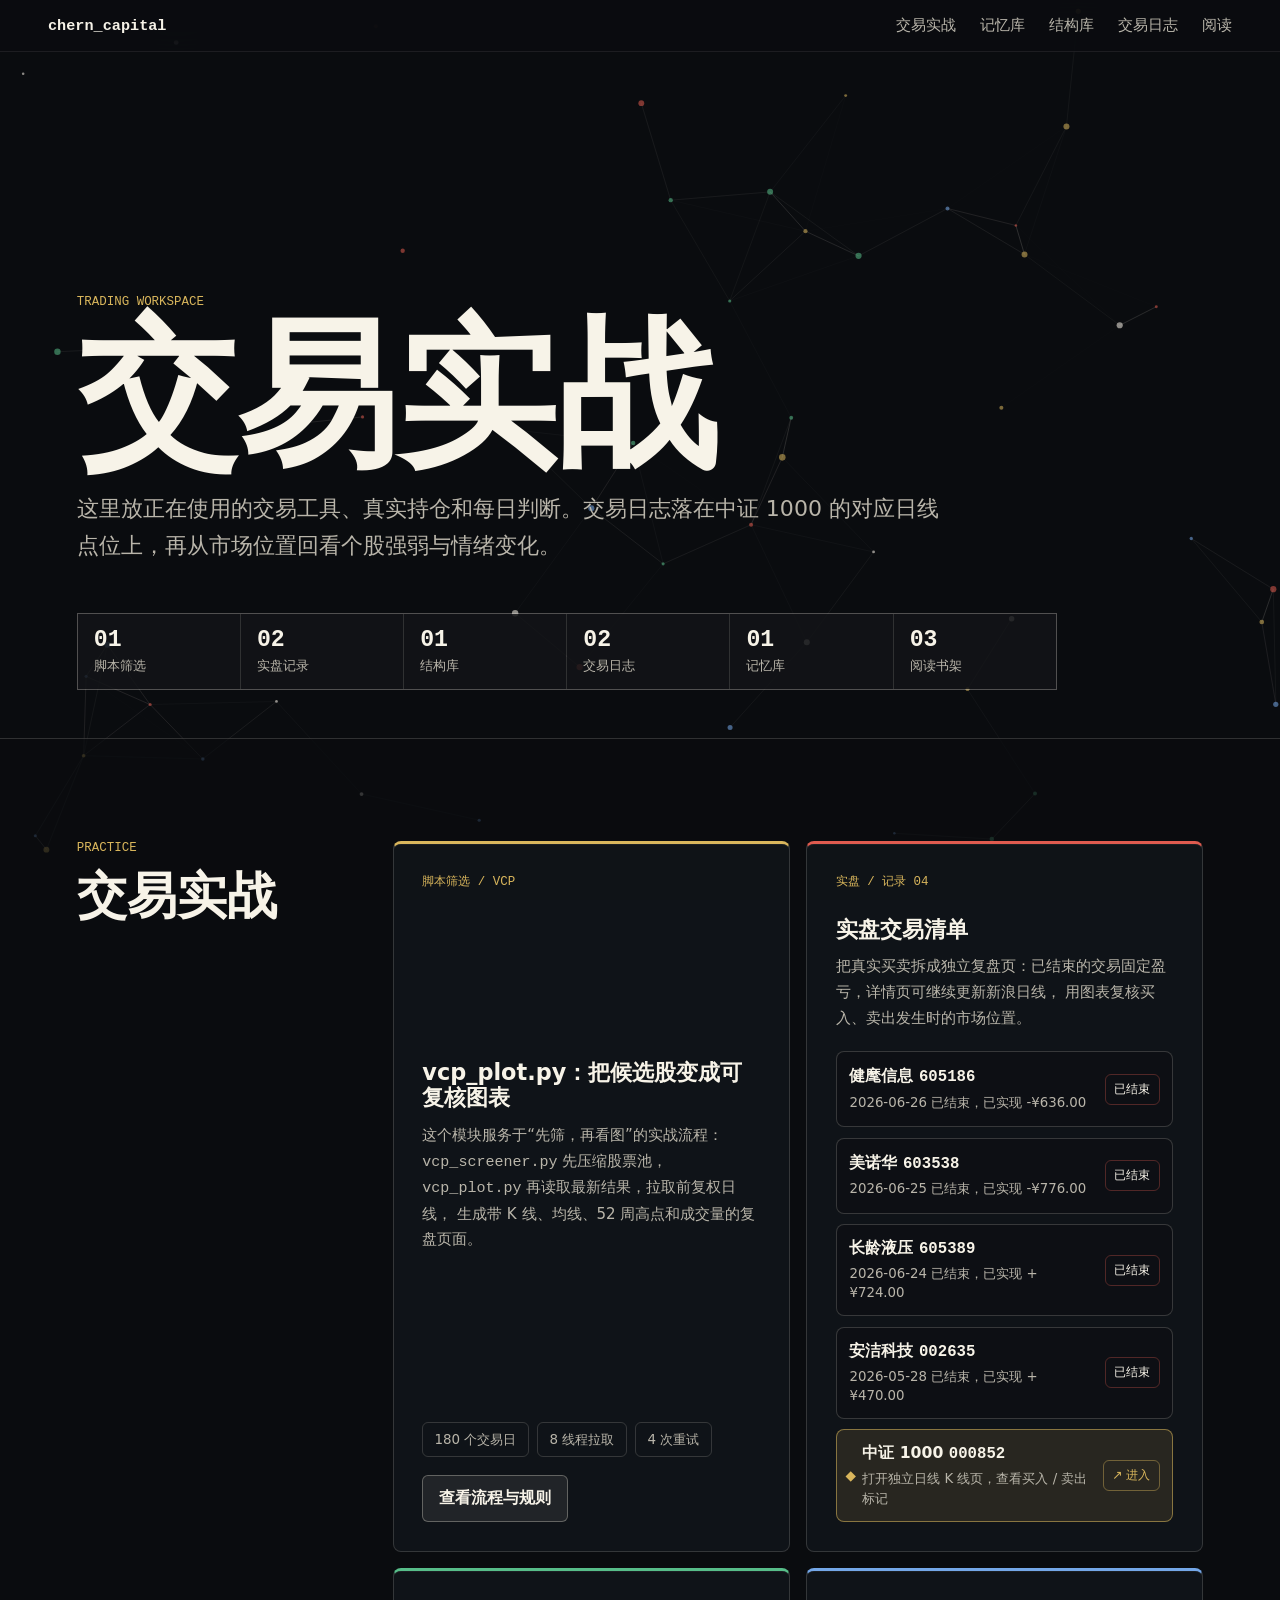
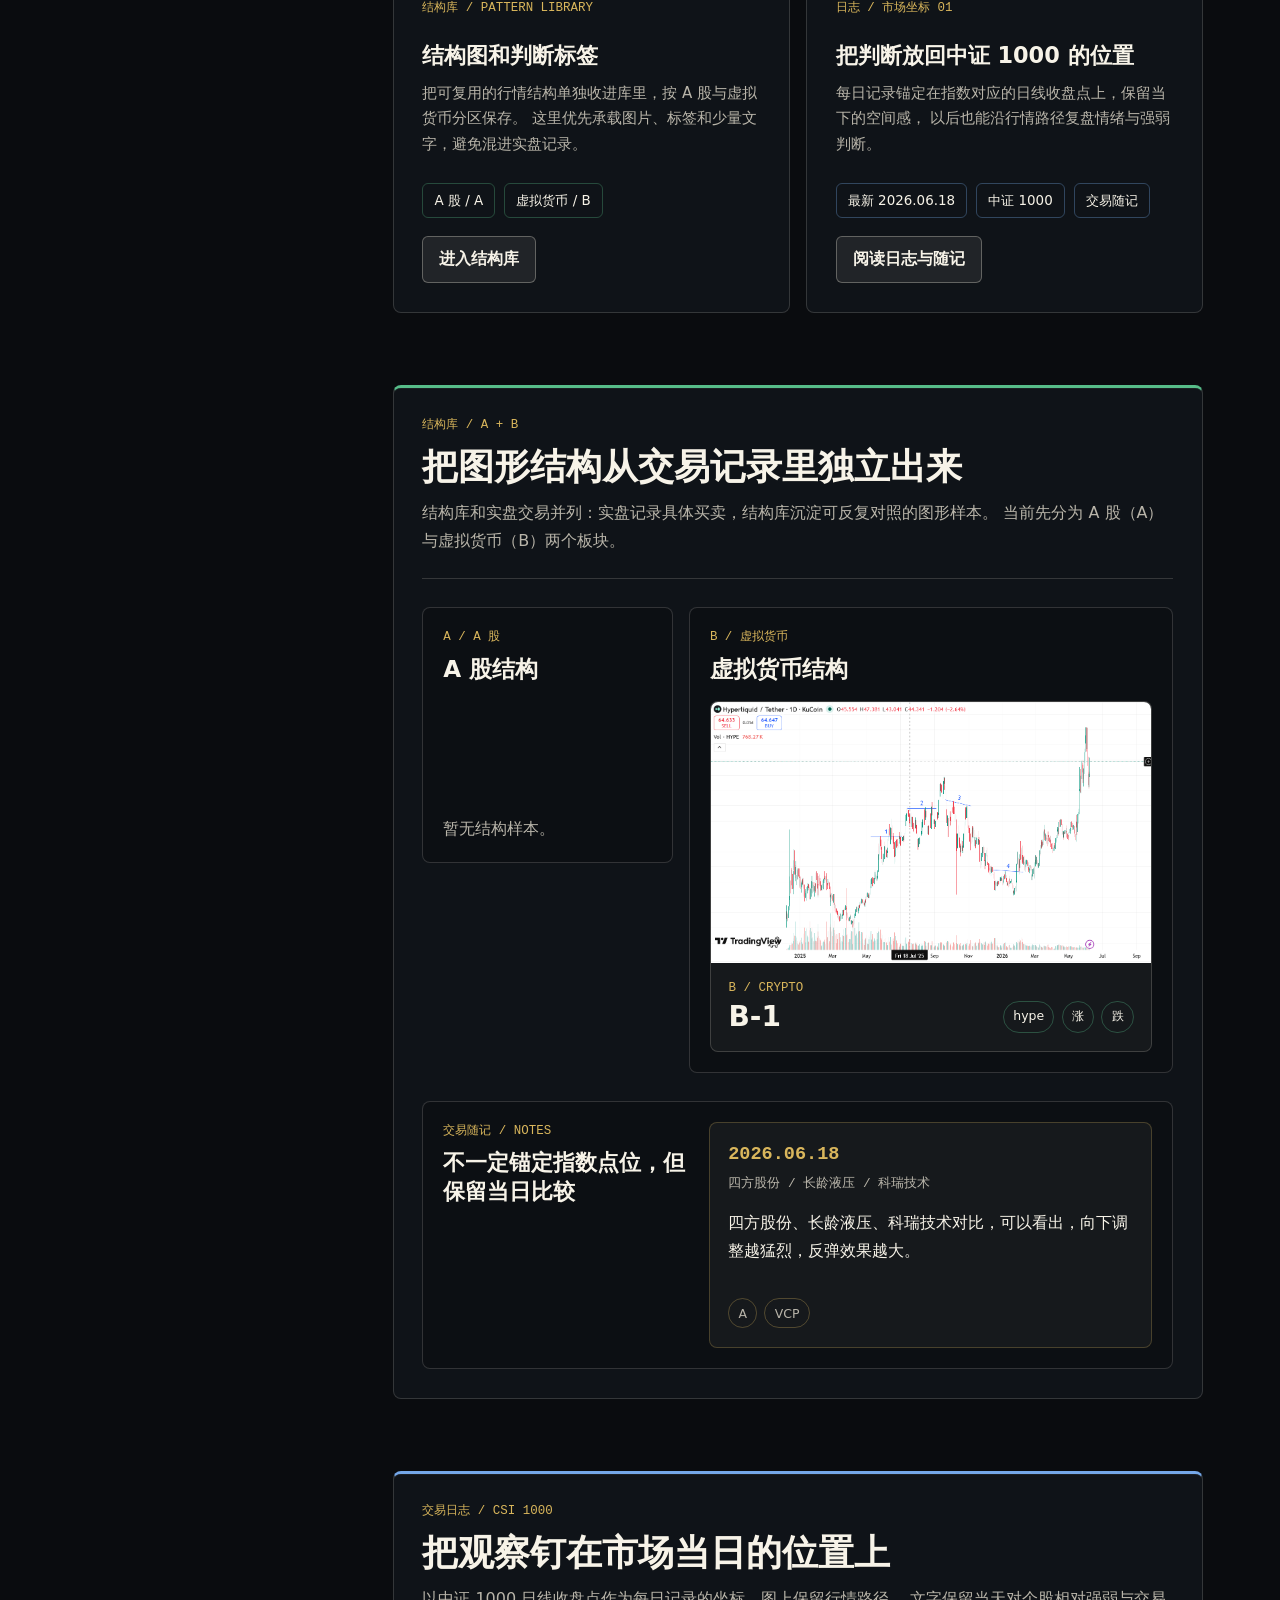
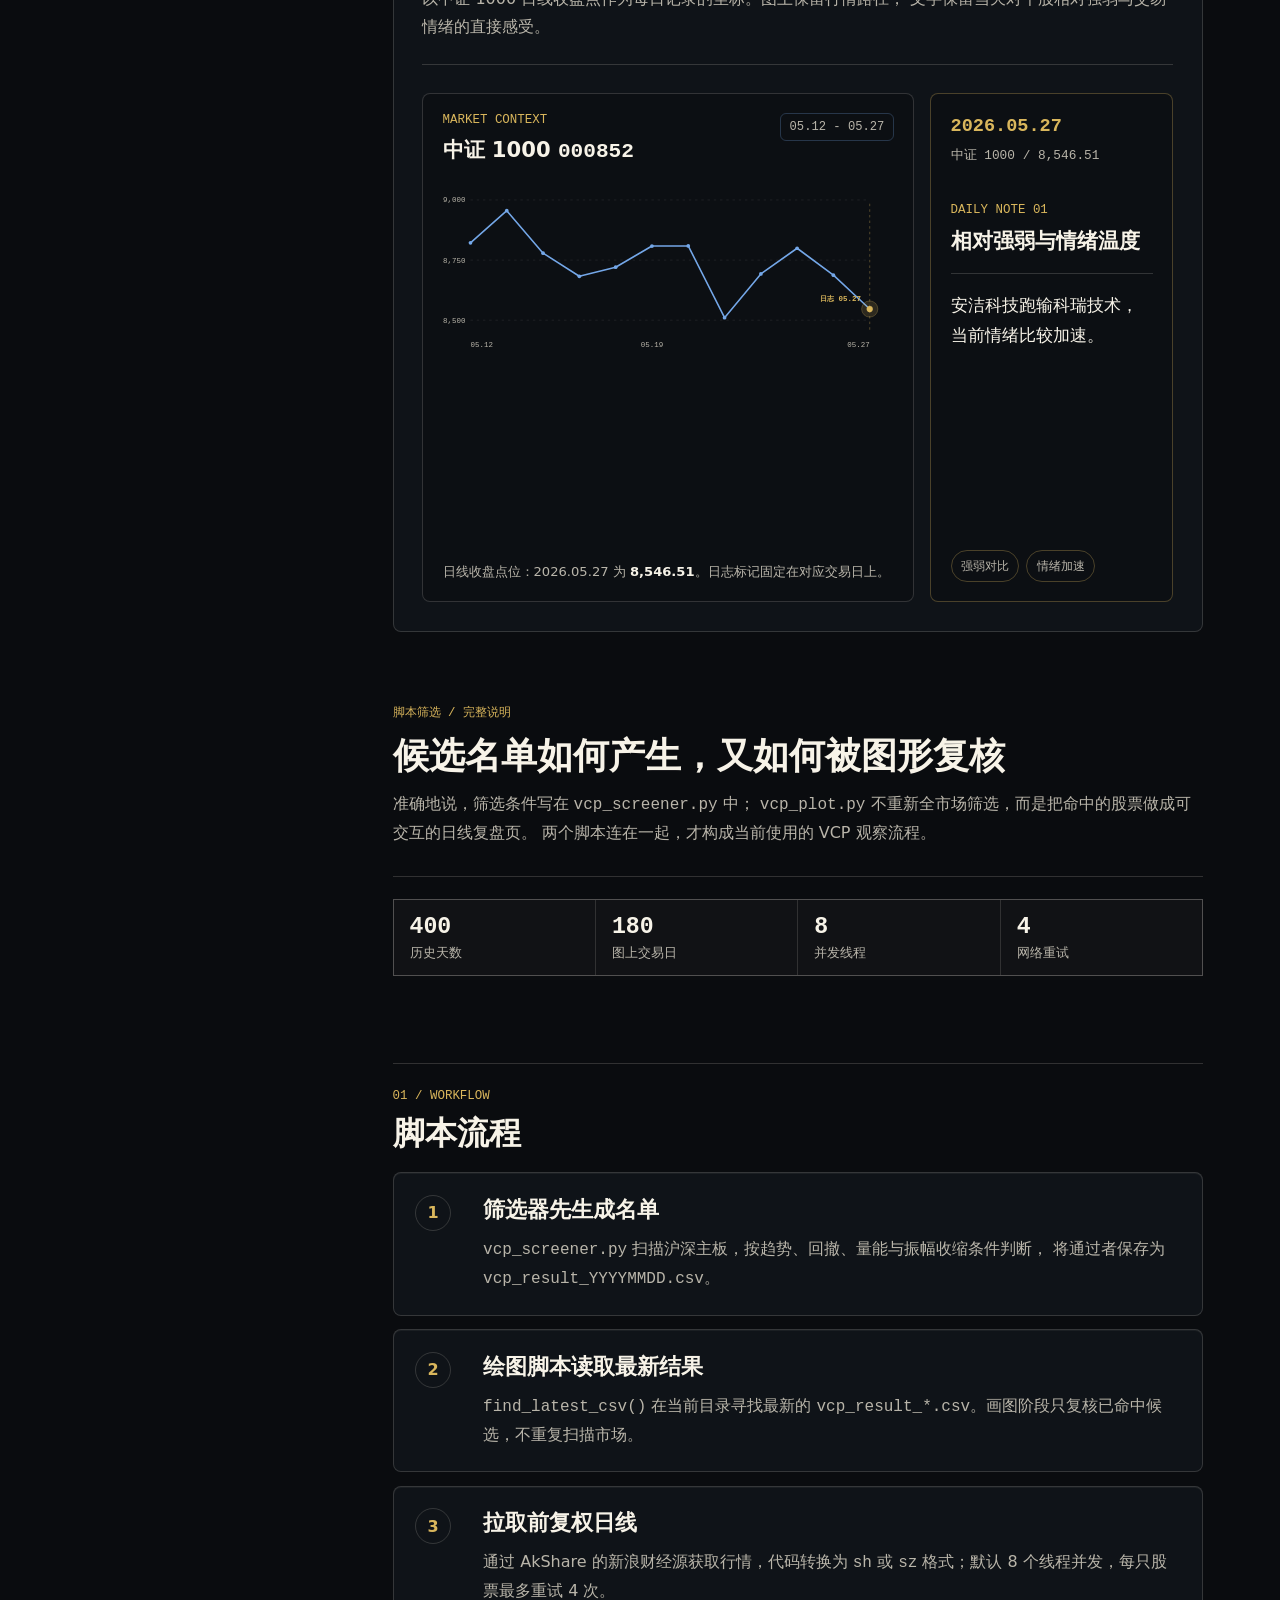
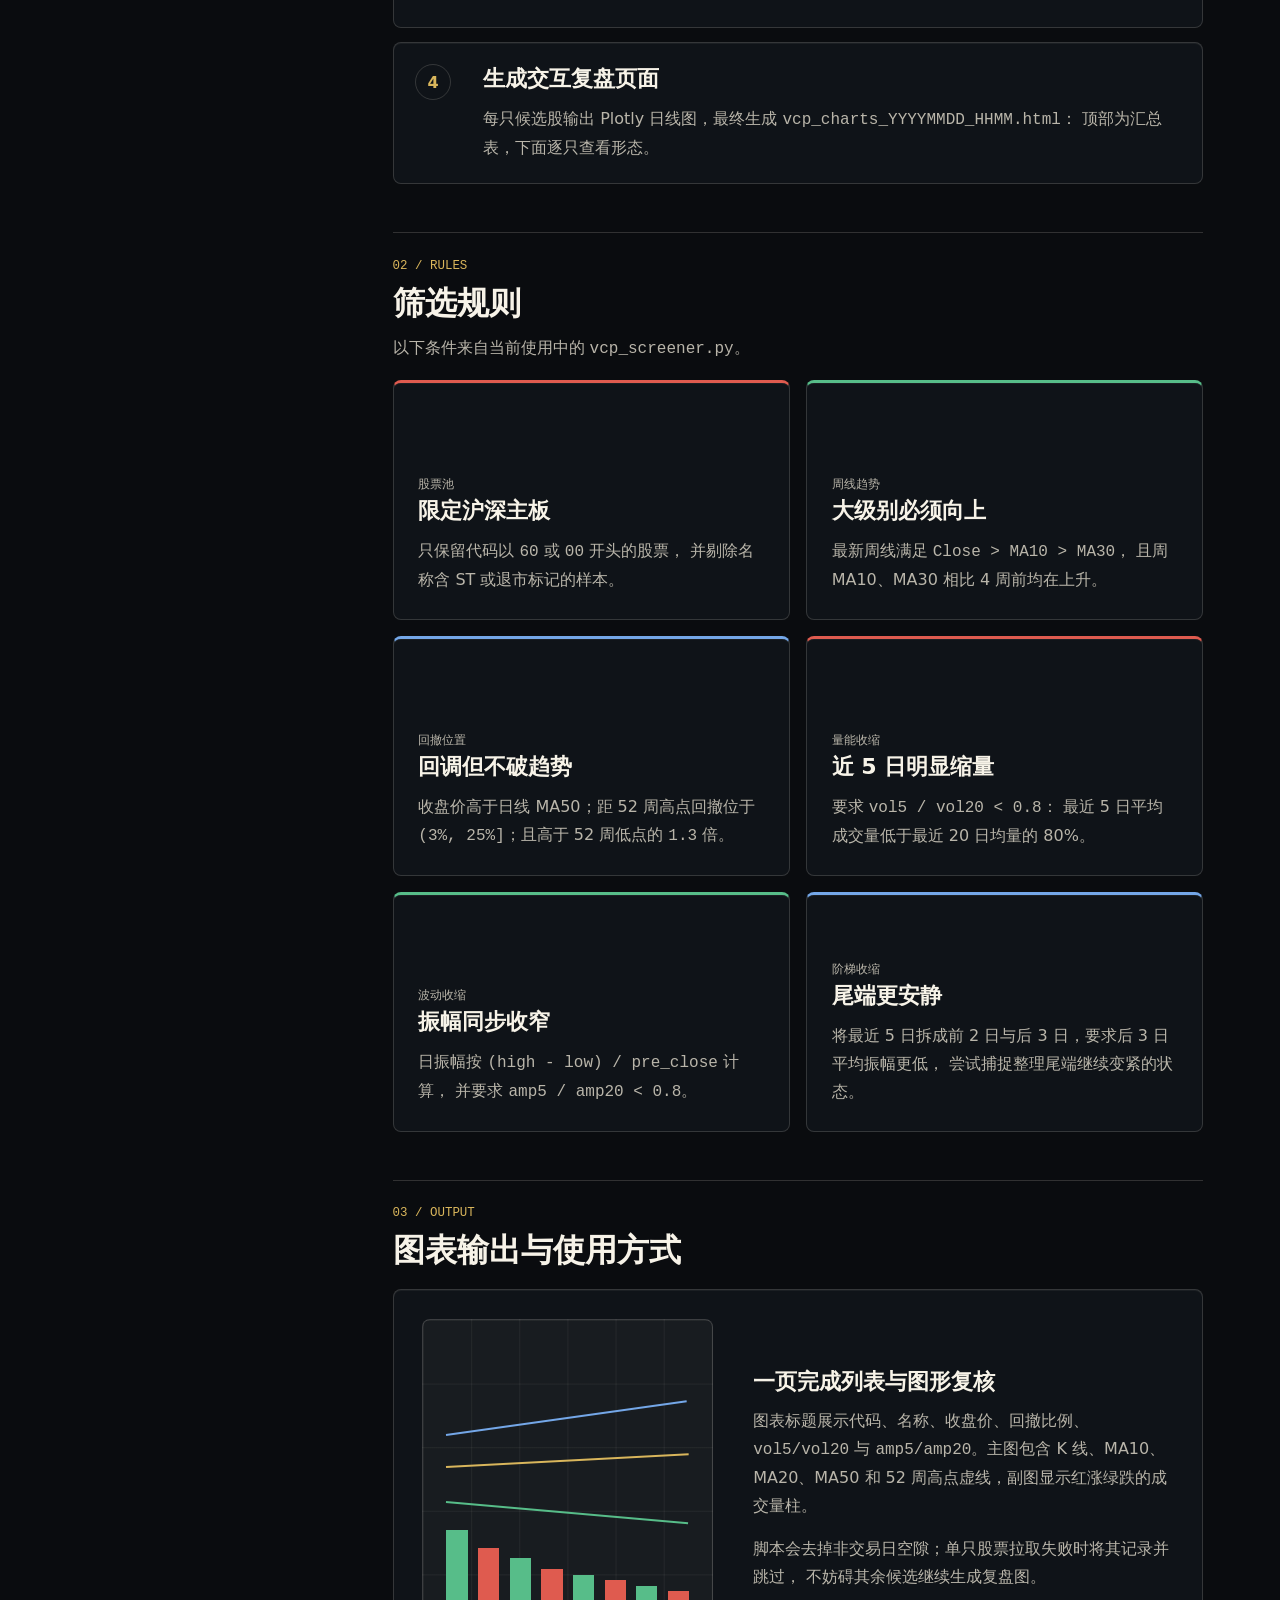
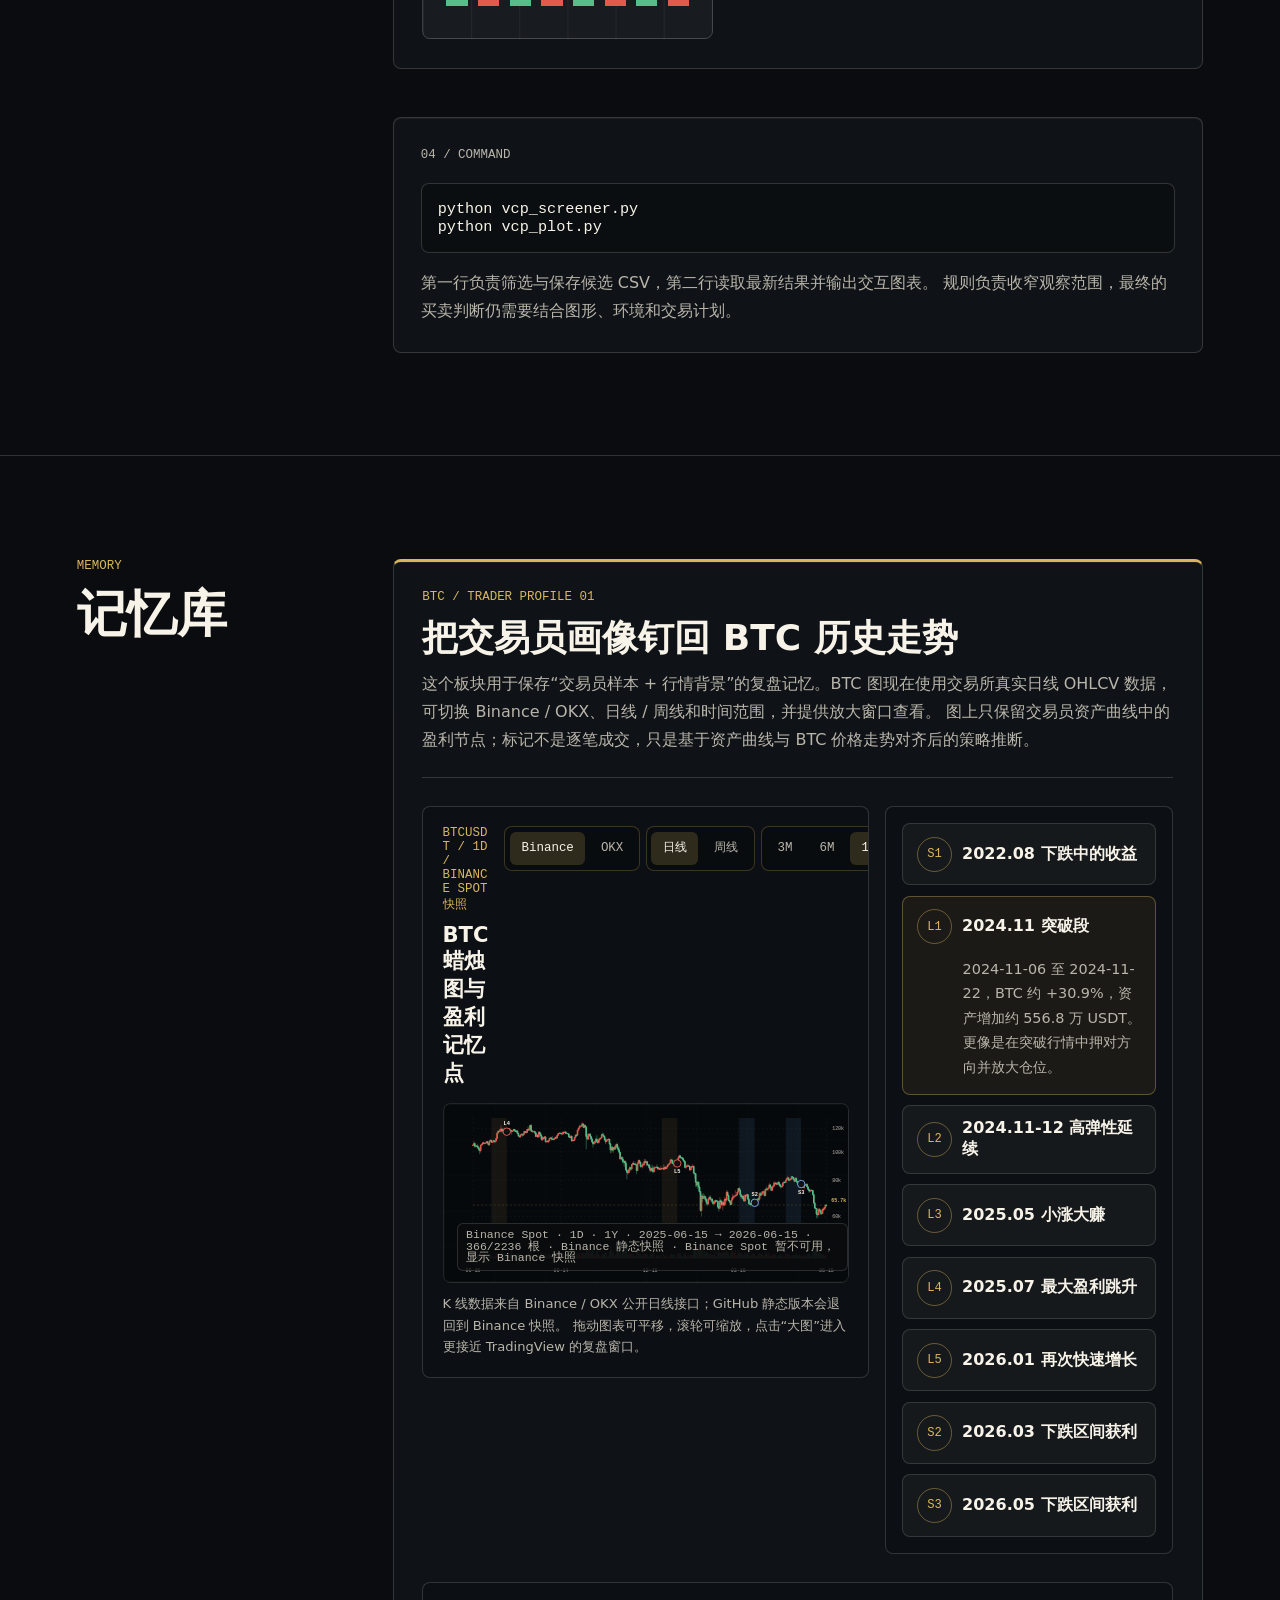
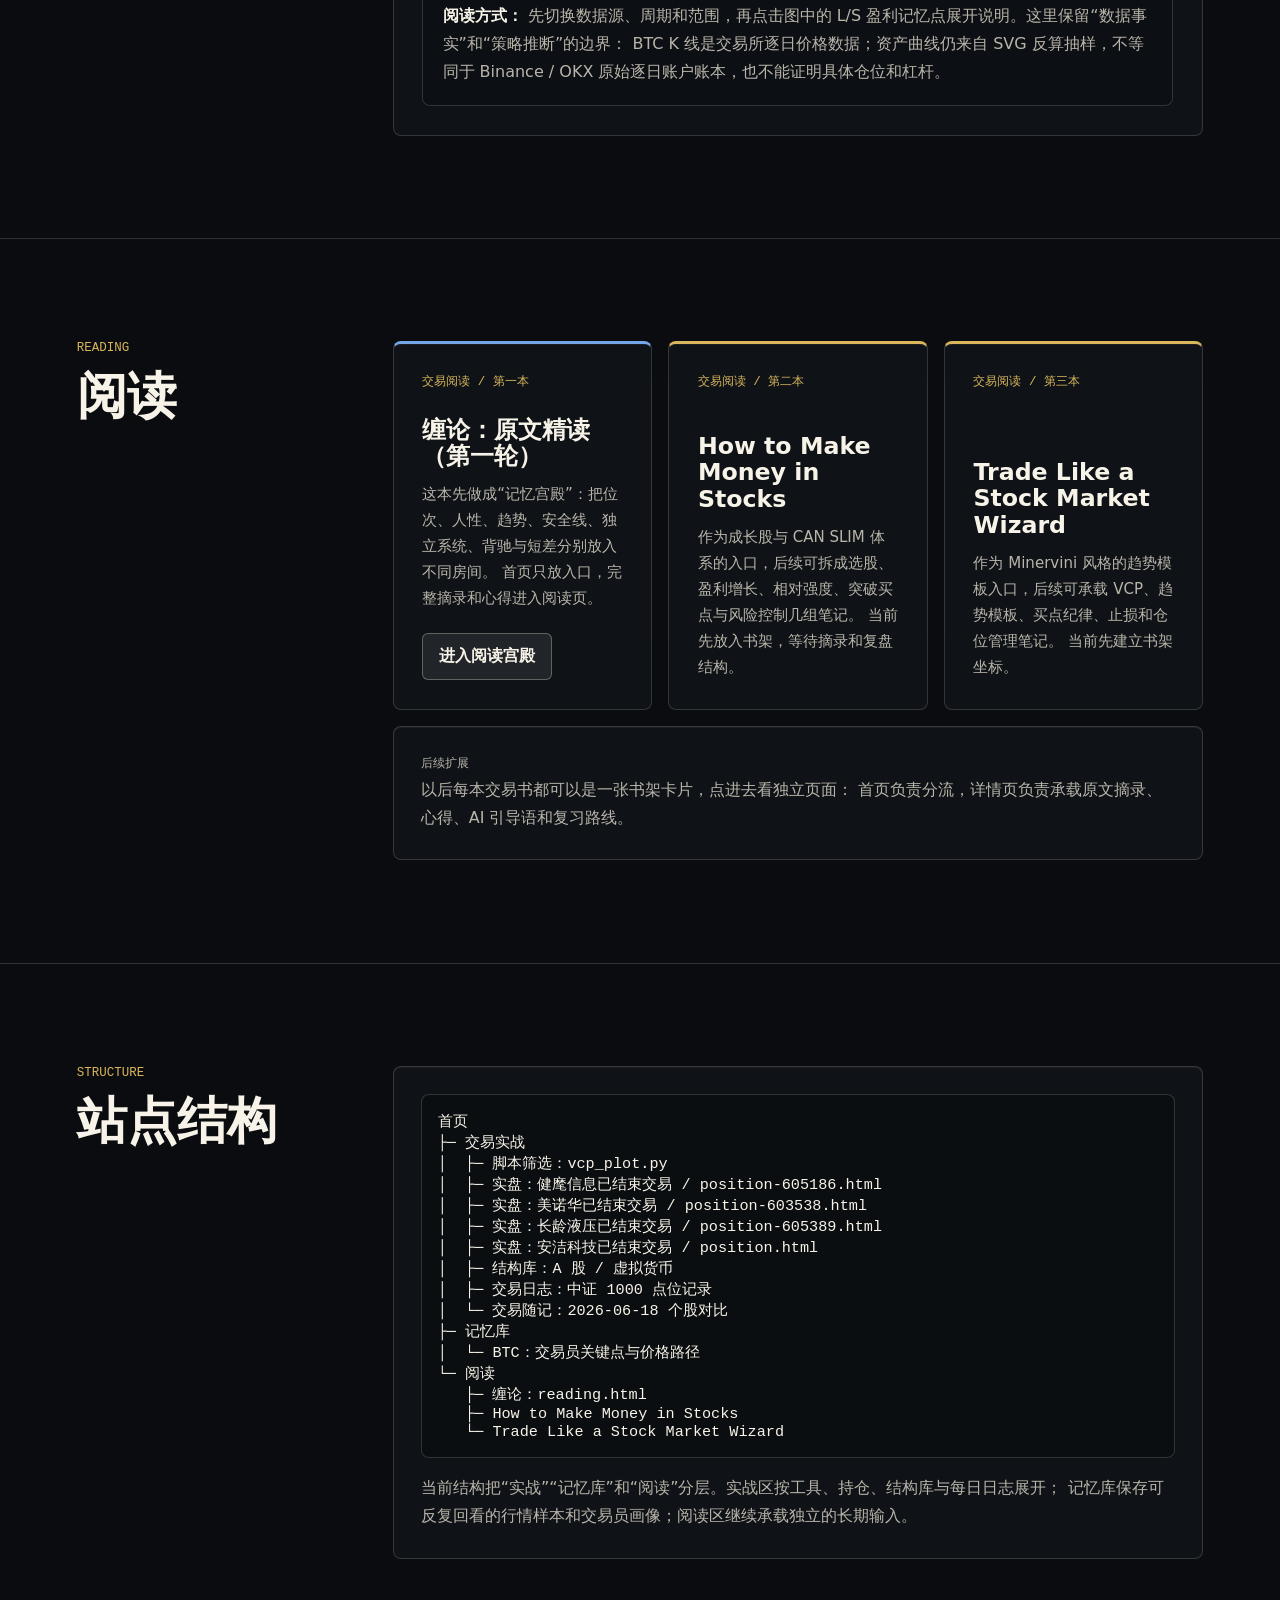
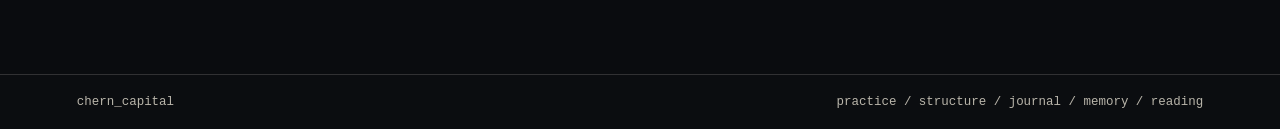
==== commit bb05d731: "Record Minova and Jianhui closed trades" ====
--- a/index.html
+++ b/index.html
@@ -66,26 +66,33 @@
             </article>
 
             <article class="feature-panel practice-module live-module">
-              <p class="item-label">实盘 / 记录 03</p>
+              <p class="item-label">实盘 / 记录 04</p>
               <h3>实盘交易清单</h3>
               <p>
-                把真实买卖拆成独立复盘页：已结束的交易固定盈亏，持仓中的交易进入详情页时自动拉取新浪行情，
-                用日线图继续观察建仓位置、持仓天数和浮动盈亏。
+                把真实买卖拆成独立复盘页：已结束的交易固定盈亏，详情页可继续更新新浪日线，
+                用图表复核买入、卖出发生时的市场位置。
               </p>
               <div class="position-list" aria-label="实盘交易记录">
+                <a class="position-row" href="position-605186.html">
+                  <span>
+                    <strong>健麾信息 <code>605186</code></strong>
+                    <small>2026-06-26 已结束，已实现 -¥636.00</small>
+                  </span>
+                  <em>已结束</em>
+                </a>
+                <a class="position-row" href="position-603538.html">
+                  <span>
+                    <strong>美诺华 <code>603538</code></strong>
+                    <small>2026-06-25 已结束，已实现 -¥776.00</small>
+                  </span>
+                  <em>已结束</em>
+                </a>
                 <a class="position-row" href="position-605389.html">
                   <span>
                     <strong>长龄液压 <code>605389</code></strong>
                     <small>2026-06-24 已结束，已实现 +¥724.00</small>
                   </span>
                   <em>已结束</em>
-                </a>
-                <a class="position-row" href="position-603538.html">
-                  <span>
-                    <strong>美诺华 <code>603538</code></strong>
-                    <small>2026-06-24 建仓 ¥38.73 / 200 股</small>
-                  </span>
-                  <em>持仓中</em>
                 </a>
                 <a class="position-row" href="position.html">
                   <span>
@@ -668,7 +675,8 @@
           <pre><code>首页
 ├─ 交易实战
 │  ├─ 脚本筛选：vcp_plot.py
-│  ├─ 实盘：美诺华持仓中 / position-603538.html
+│  ├─ 实盘：健麾信息已结束交易 / position-605186.html
+│  ├─ 实盘：美诺华已结束交易 / position-603538.html
 │  ├─ 实盘：长龄液压已结束交易 / position-605389.html
 │  ├─ 实盘：安洁科技已结束交易 / position.html
 │  ├─ 结构库：A 股 / 虚拟货币
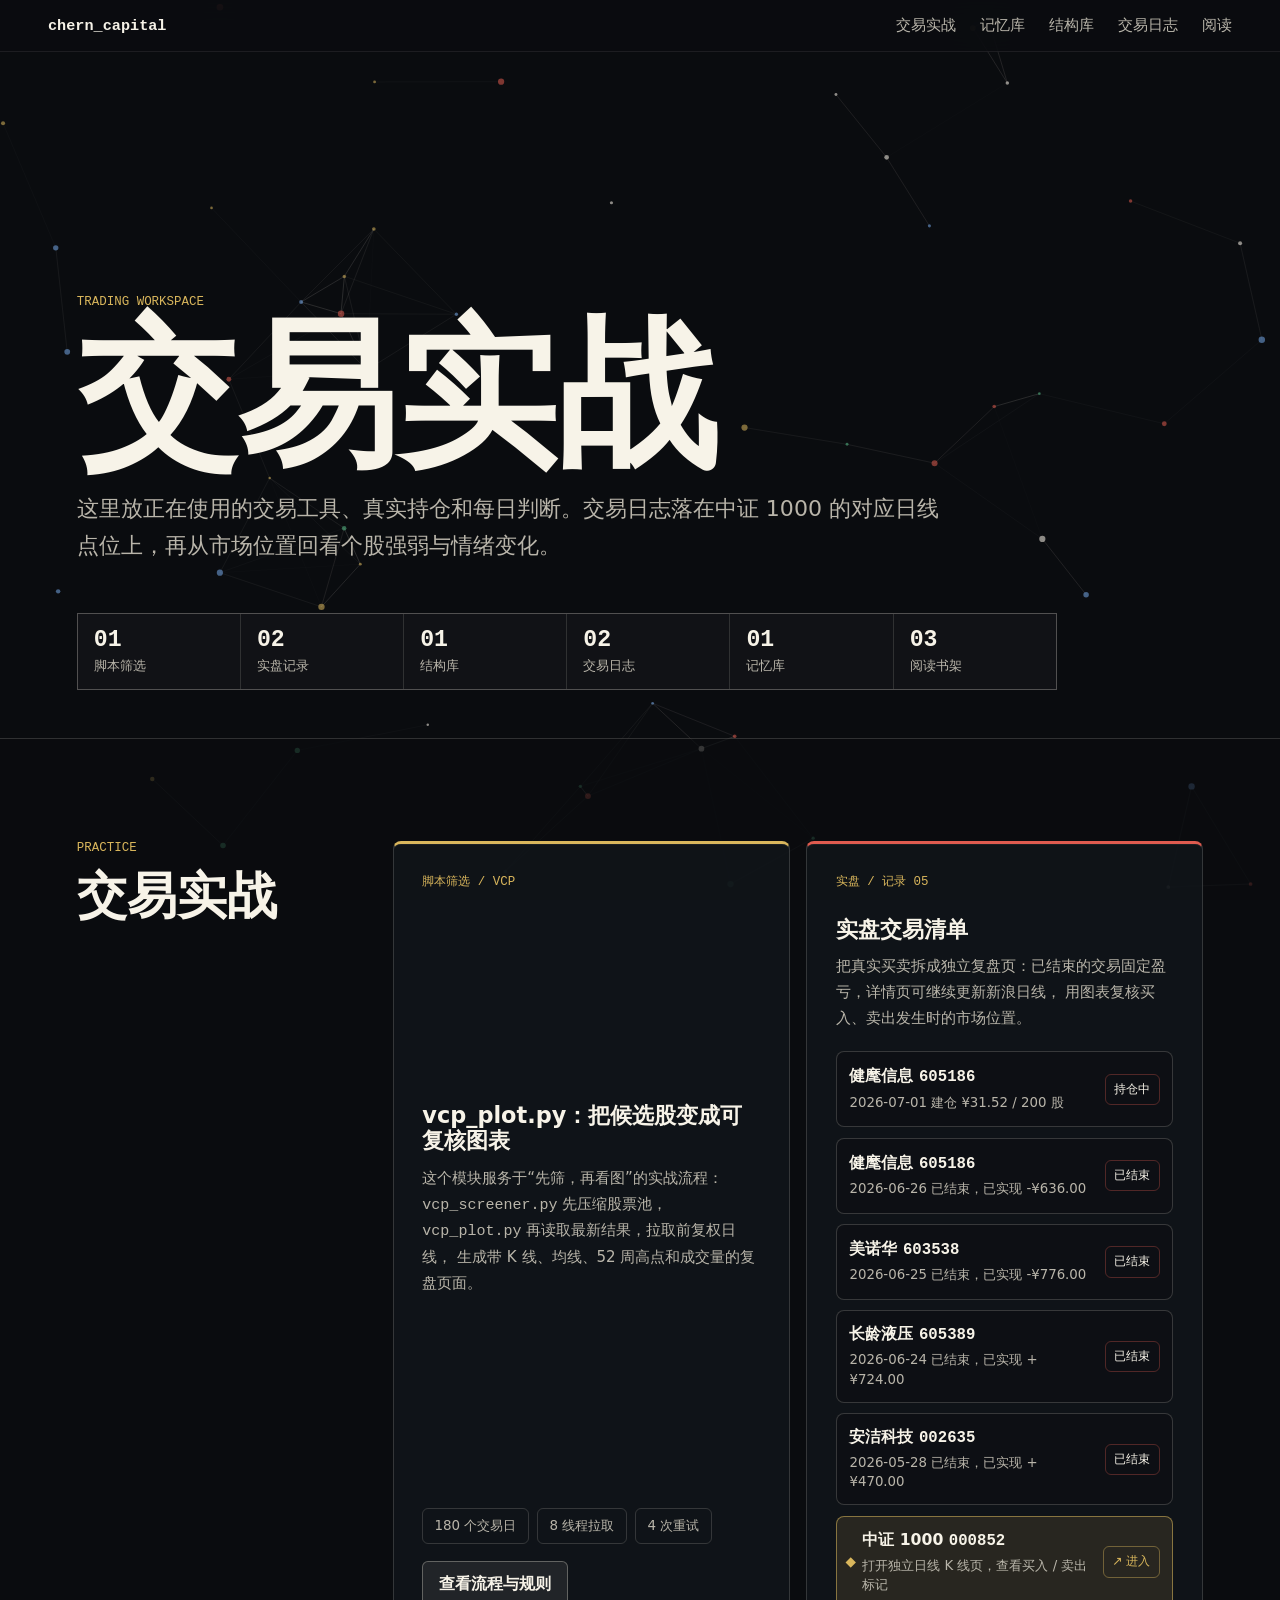
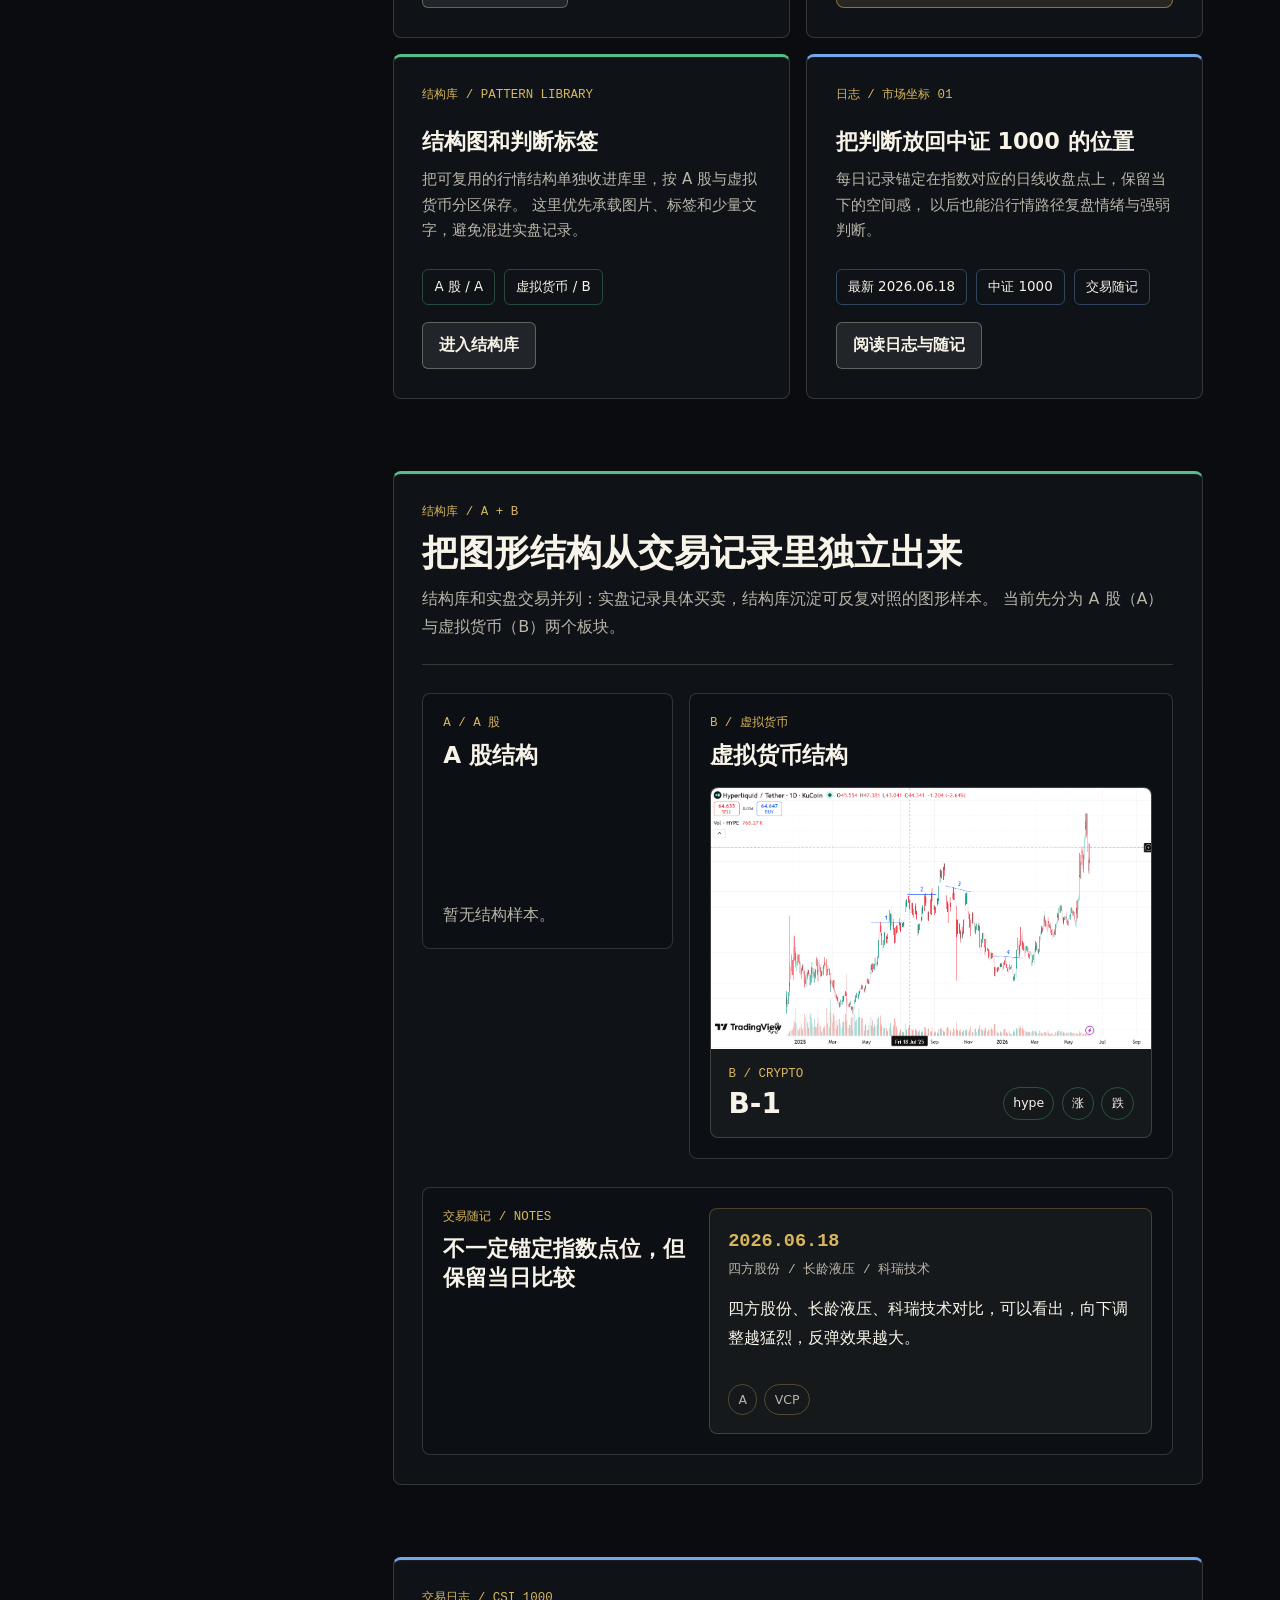
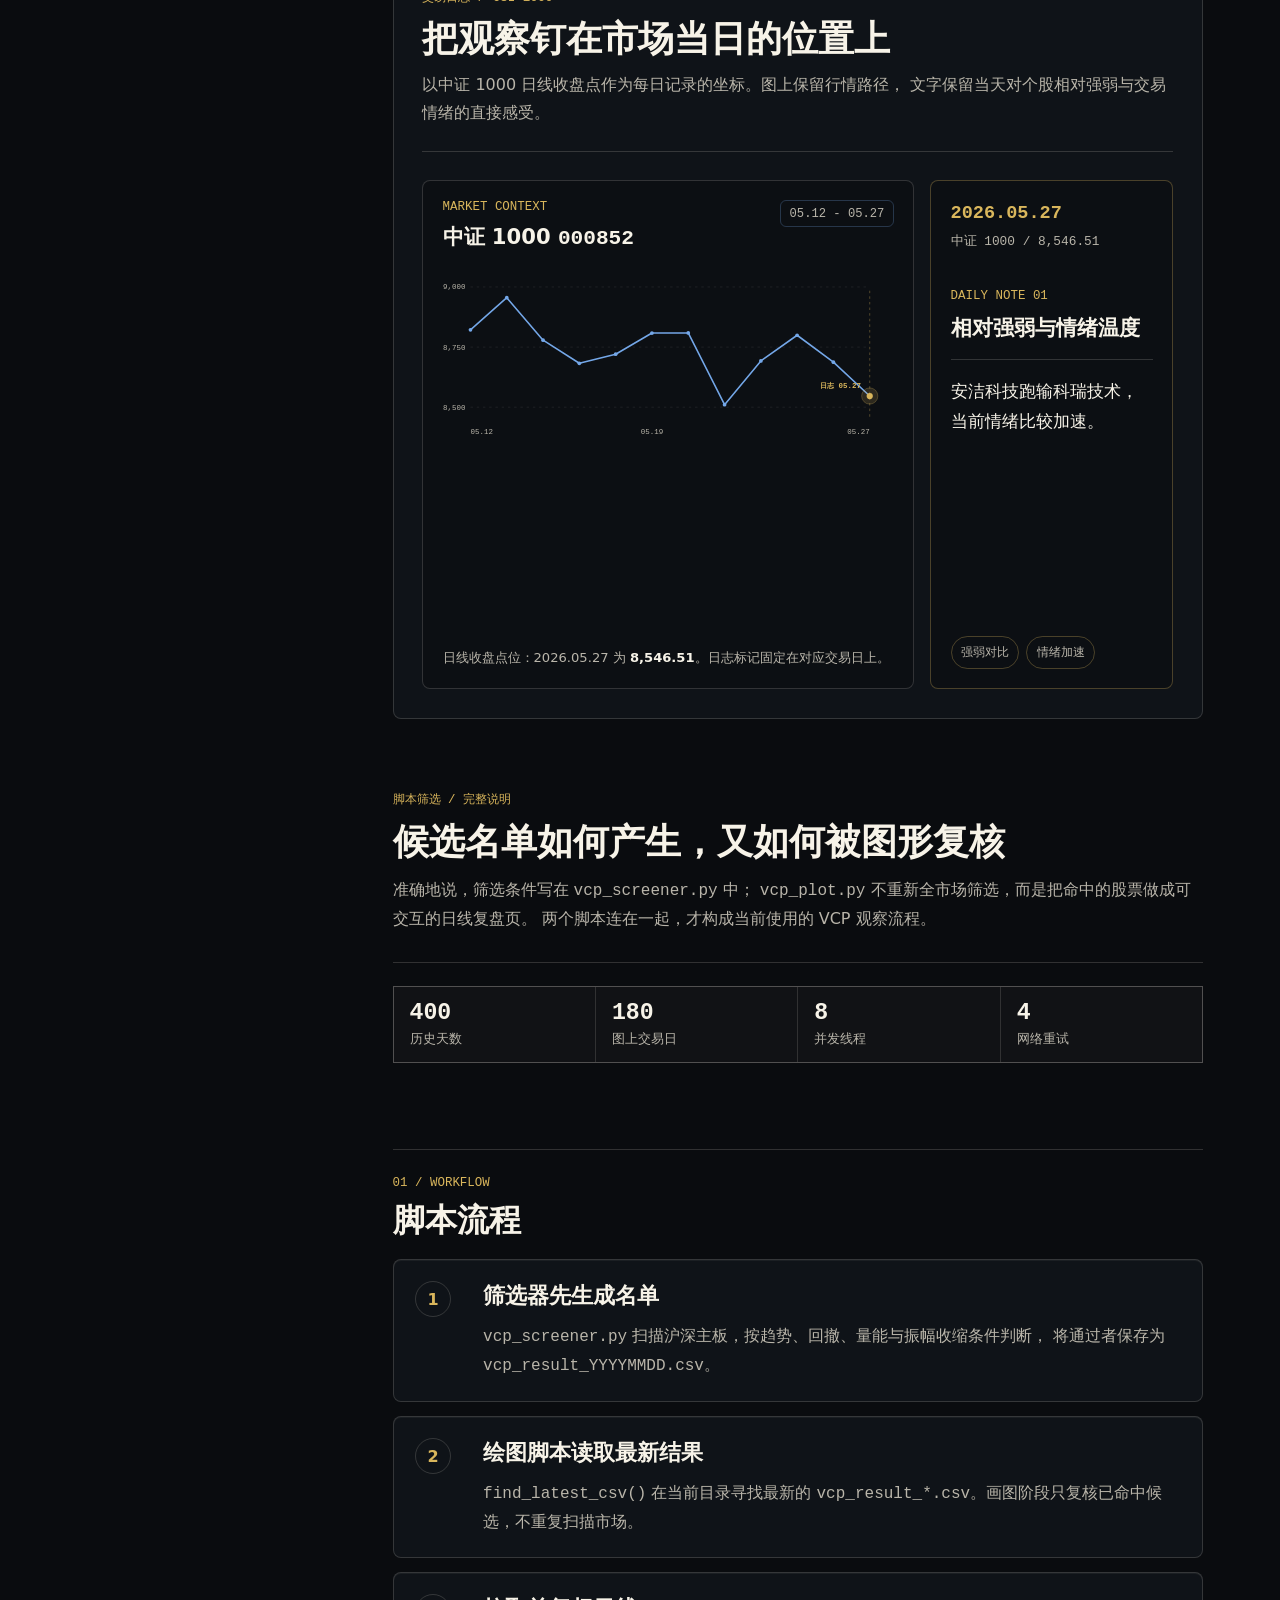
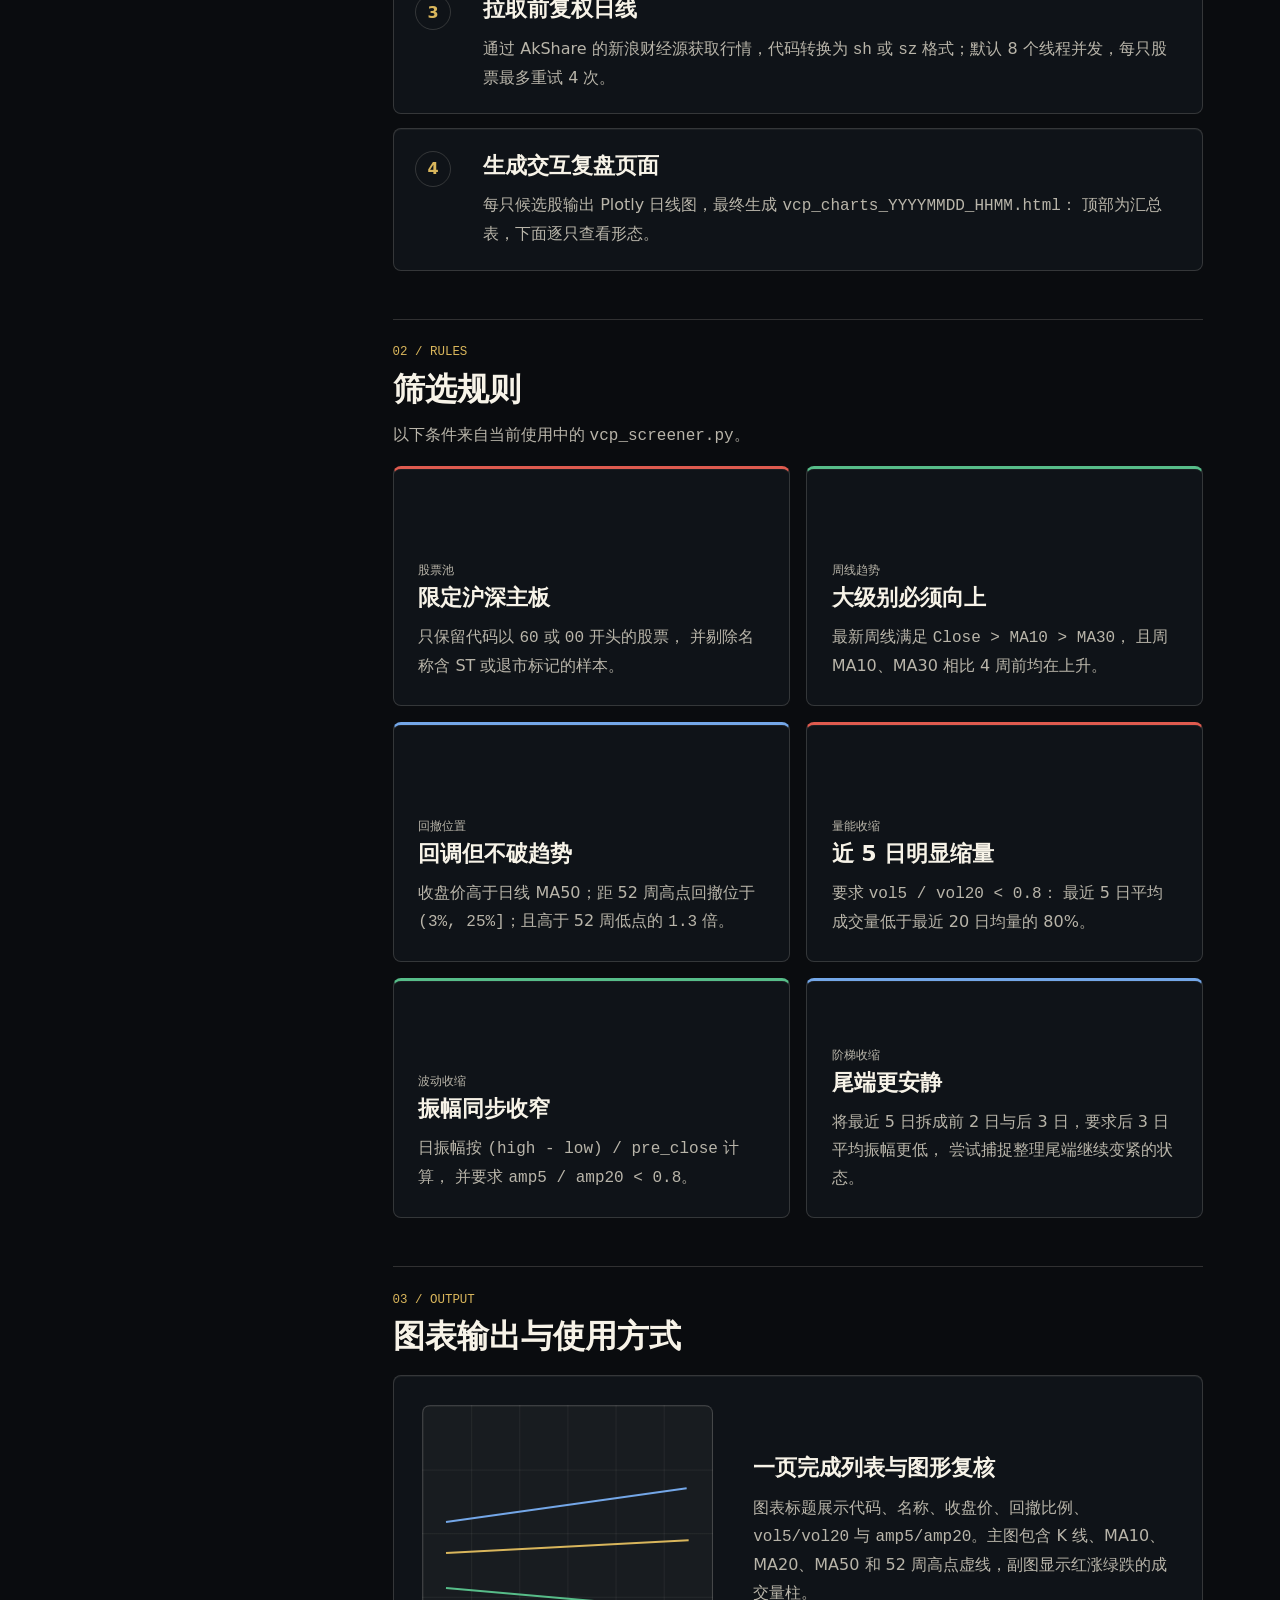
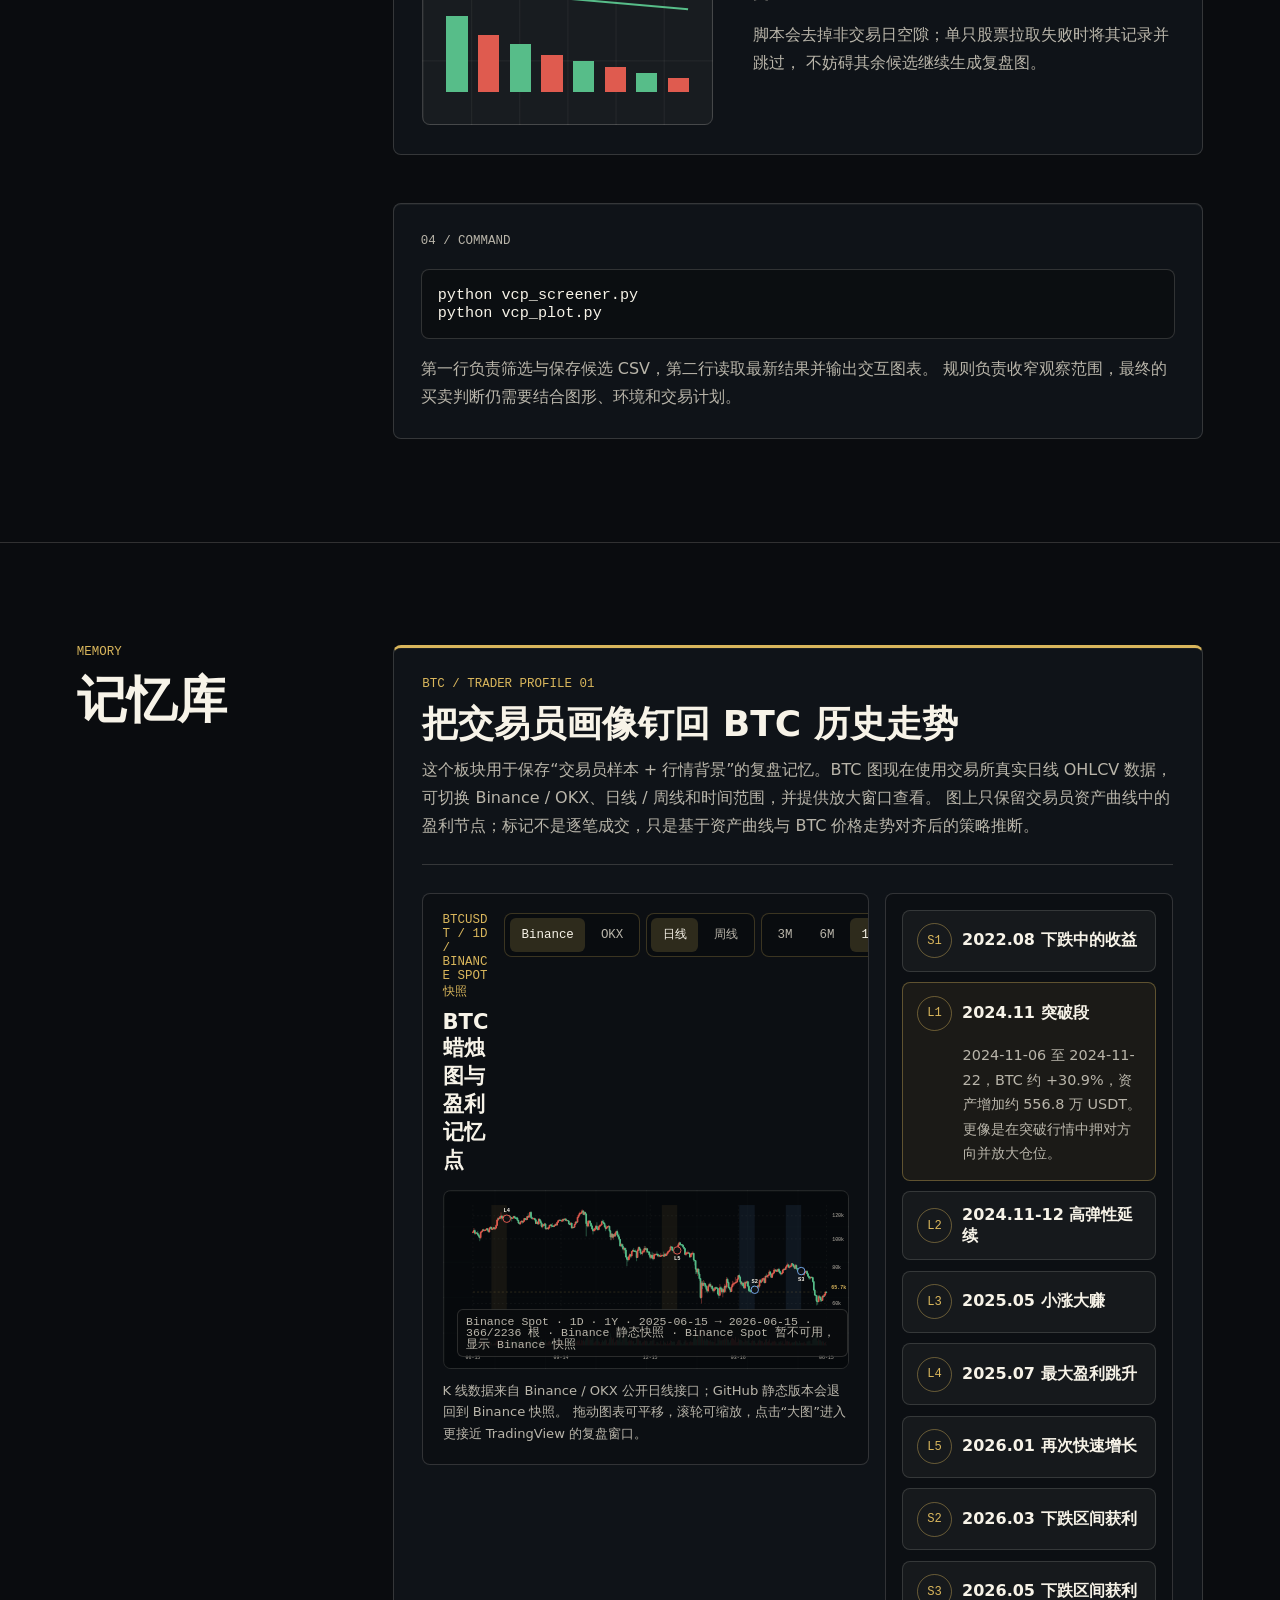
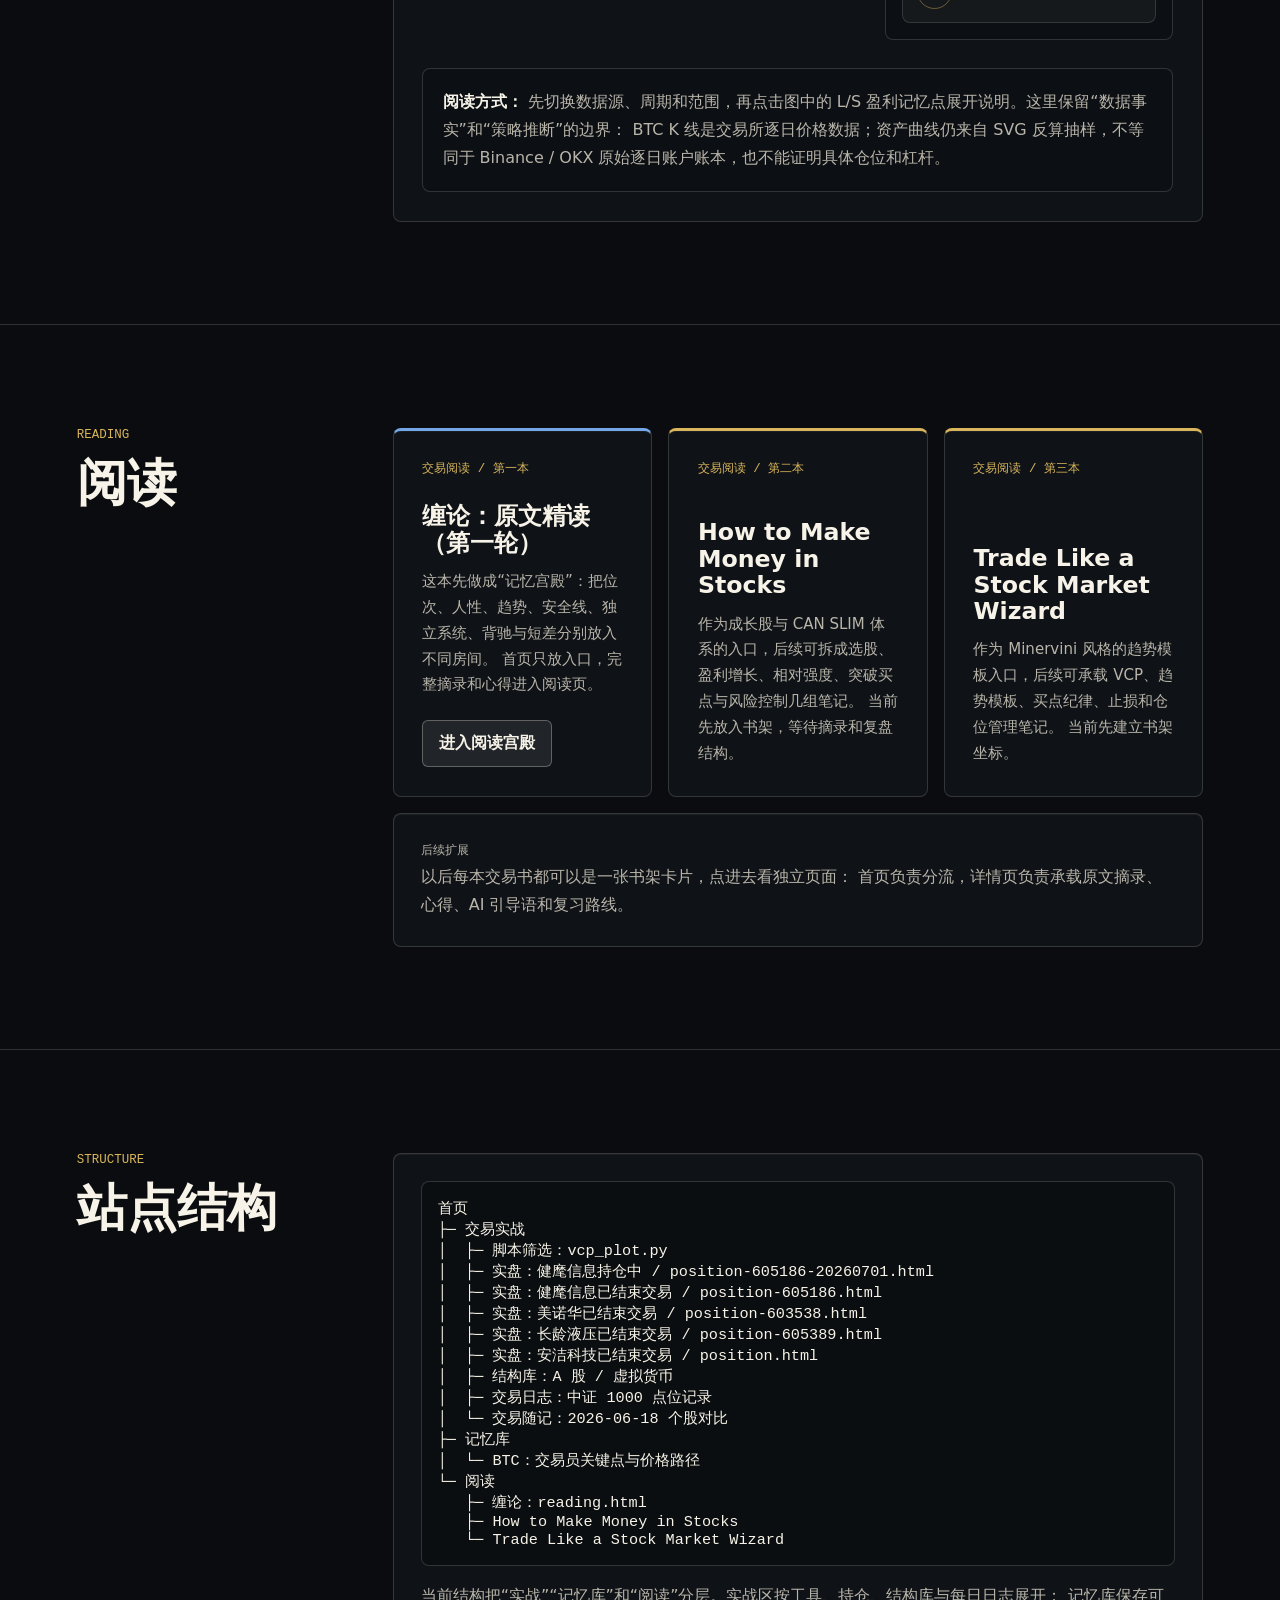
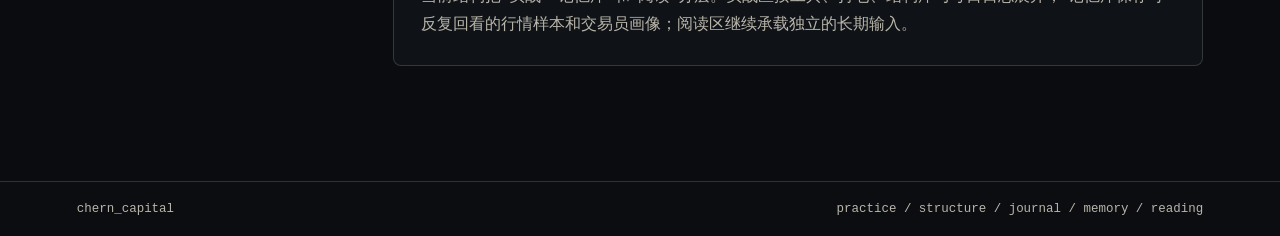
==== commit f0fd4a6a: "Add second Jianhui open position" ====
--- a/index.html
+++ b/index.html
@@ -66,13 +66,20 @@
             </article>
 
             <article class="feature-panel practice-module live-module">
-              <p class="item-label">实盘 / 记录 04</p>
+              <p class="item-label">实盘 / 记录 05</p>
               <h3>实盘交易清单</h3>
               <p>
                 把真实买卖拆成独立复盘页：已结束的交易固定盈亏，详情页可继续更新新浪日线，
                 用图表复核买入、卖出发生时的市场位置。
               </p>
               <div class="position-list" aria-label="实盘交易记录">
+                <a class="position-row" href="position-605186-20260701.html">
+                  <span>
+                    <strong>健麾信息 <code>605186</code></strong>
+                    <small>2026-07-01 建仓 ¥31.52 / 200 股</small>
+                  </span>
+                  <em>持仓中</em>
+                </a>
                 <a class="position-row" href="position-605186.html">
                   <span>
                     <strong>健麾信息 <code>605186</code></strong>
@@ -675,6 +682,7 @@
           <pre><code>首页
 ├─ 交易实战
 │  ├─ 脚本筛选：vcp_plot.py
+│  ├─ 实盘：健麾信息持仓中 / position-605186-20260701.html
 │  ├─ 实盘：健麾信息已结束交易 / position-605186.html
 │  ├─ 实盘：美诺华已结束交易 / position-603538.html
 │  ├─ 实盘：长龄液压已结束交易 / position-605389.html
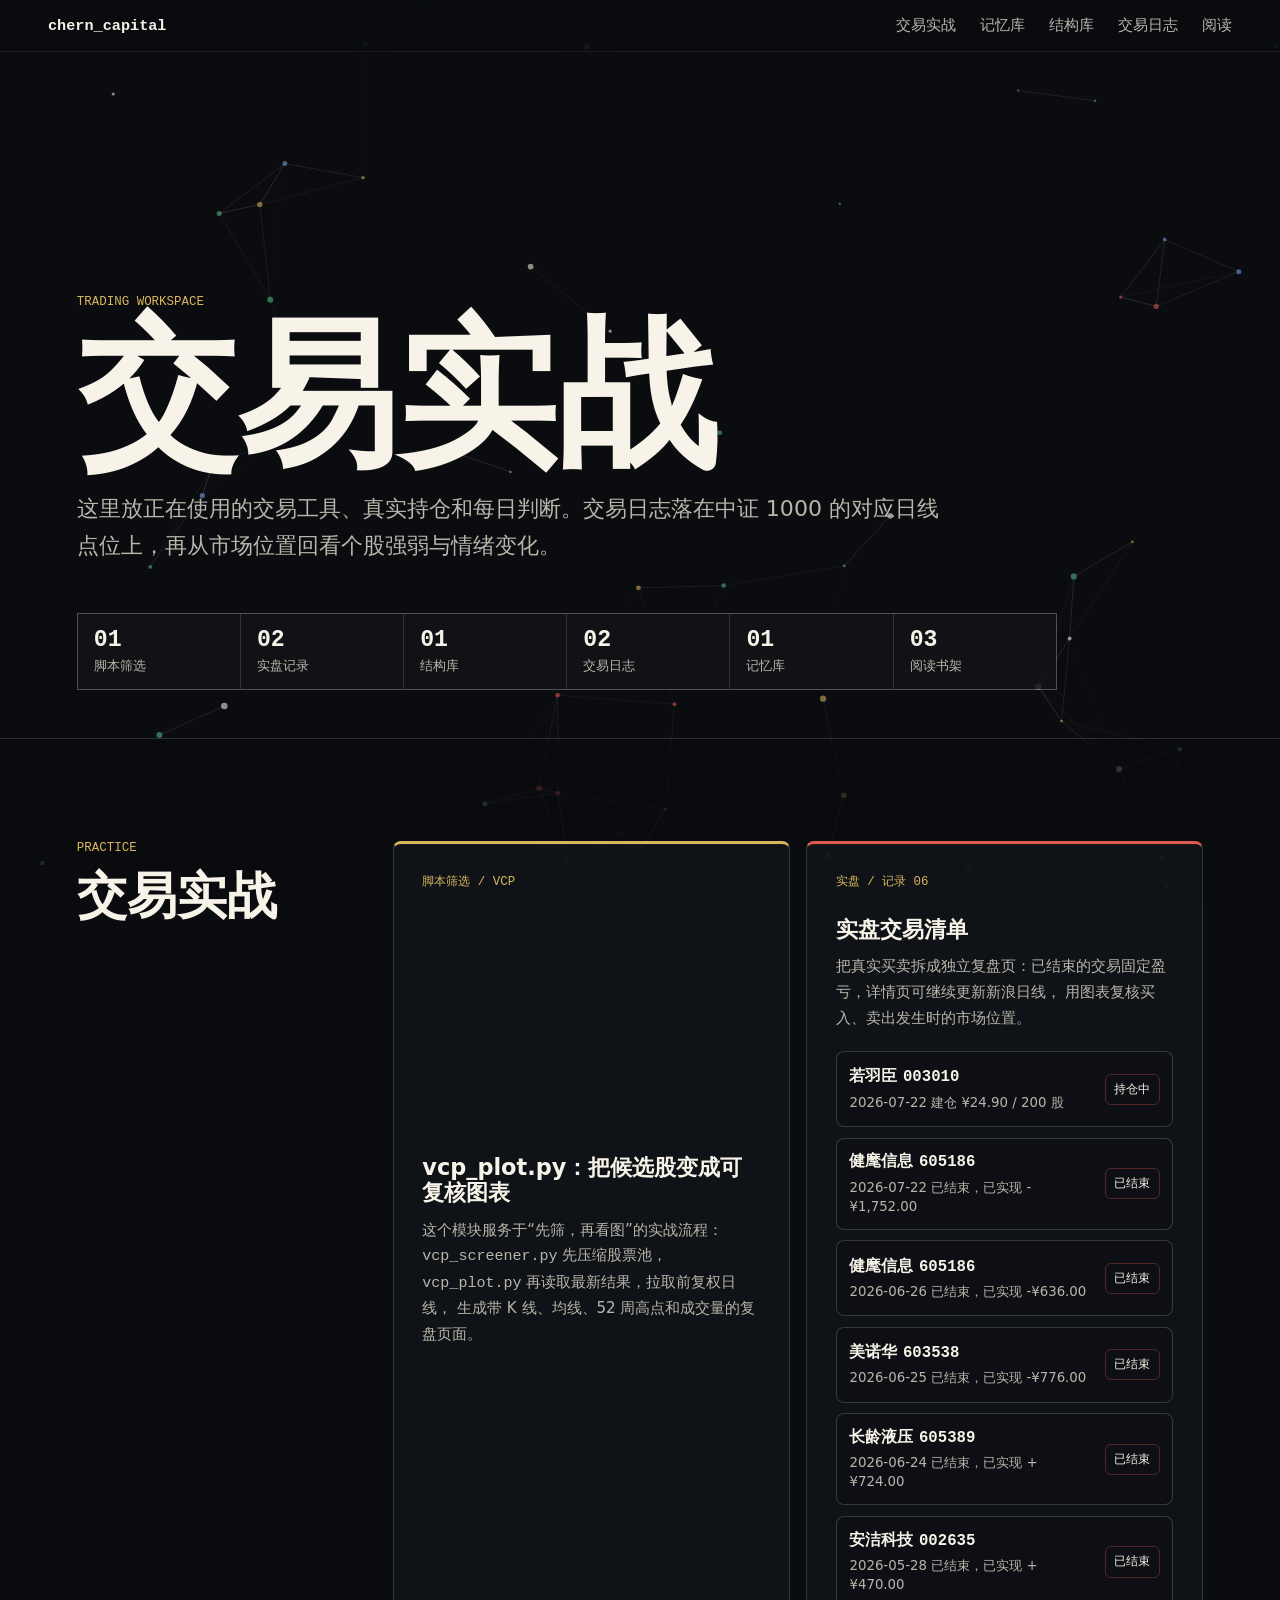
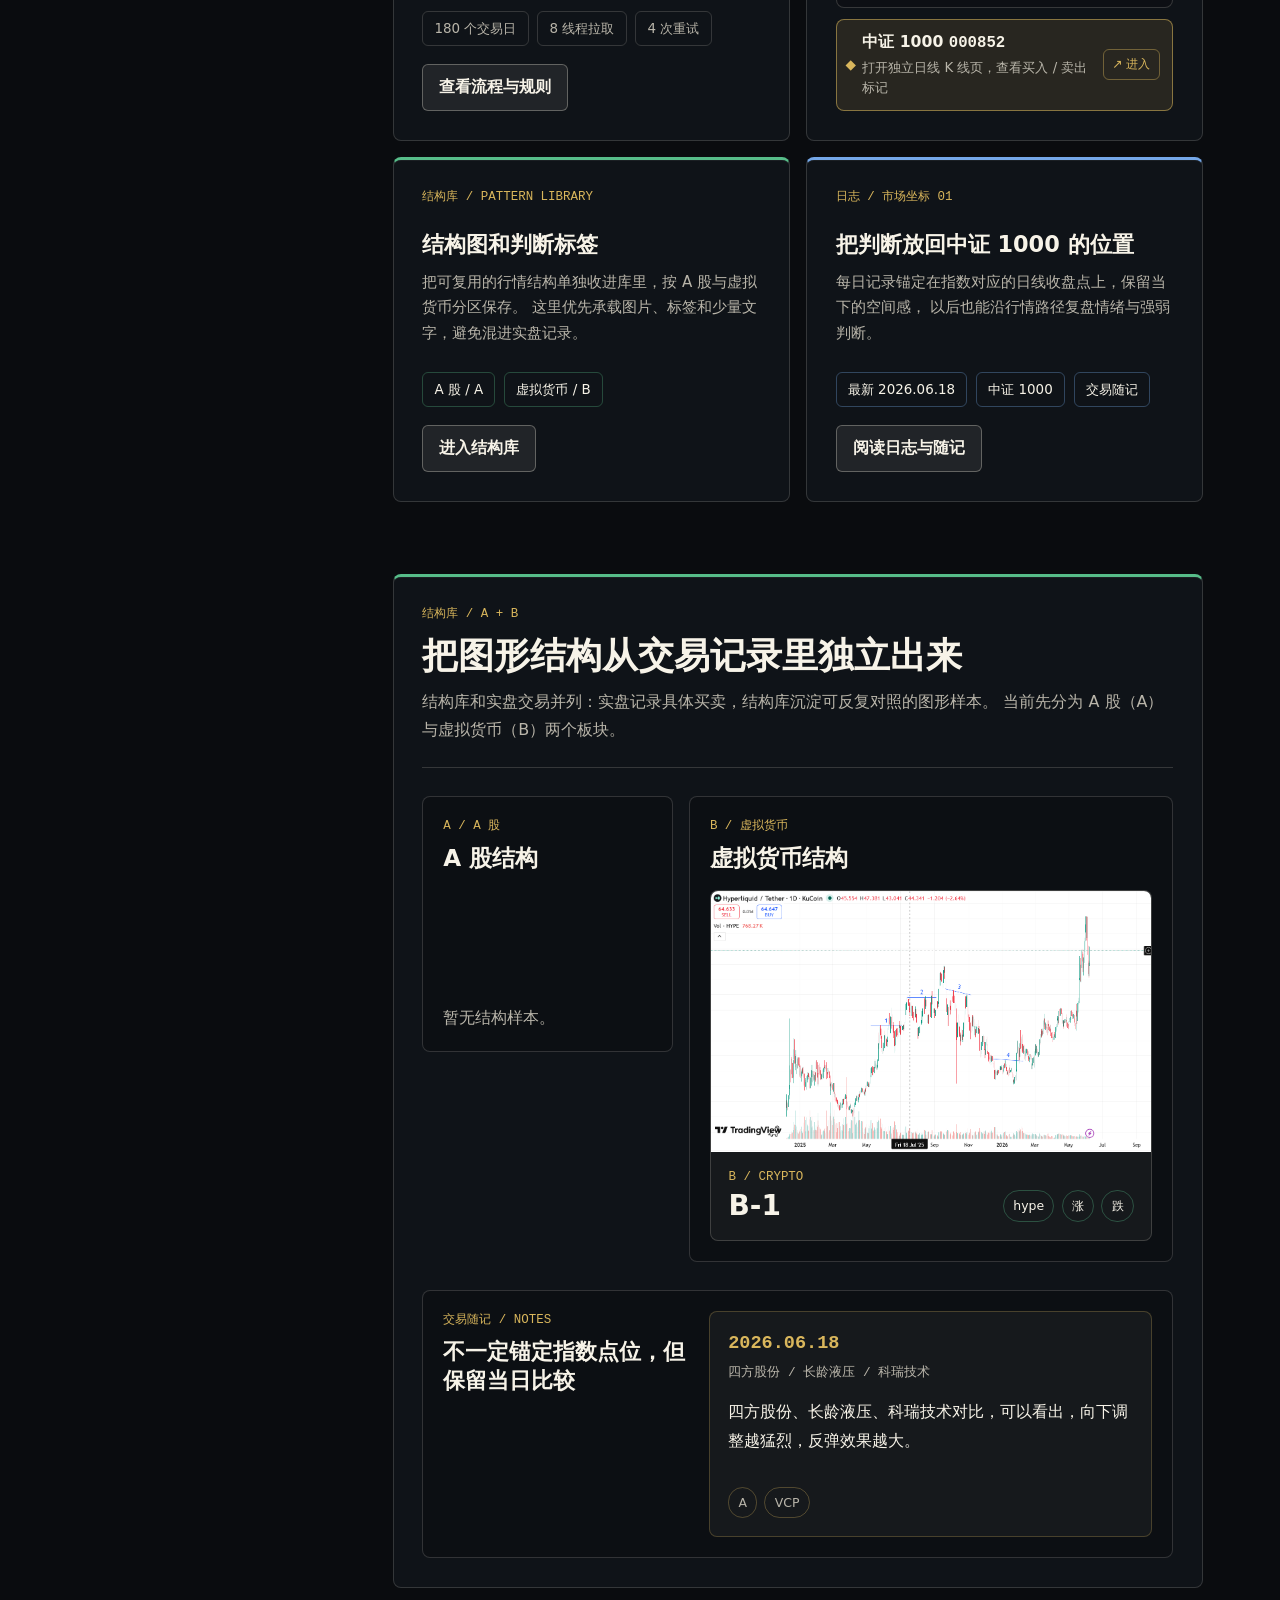
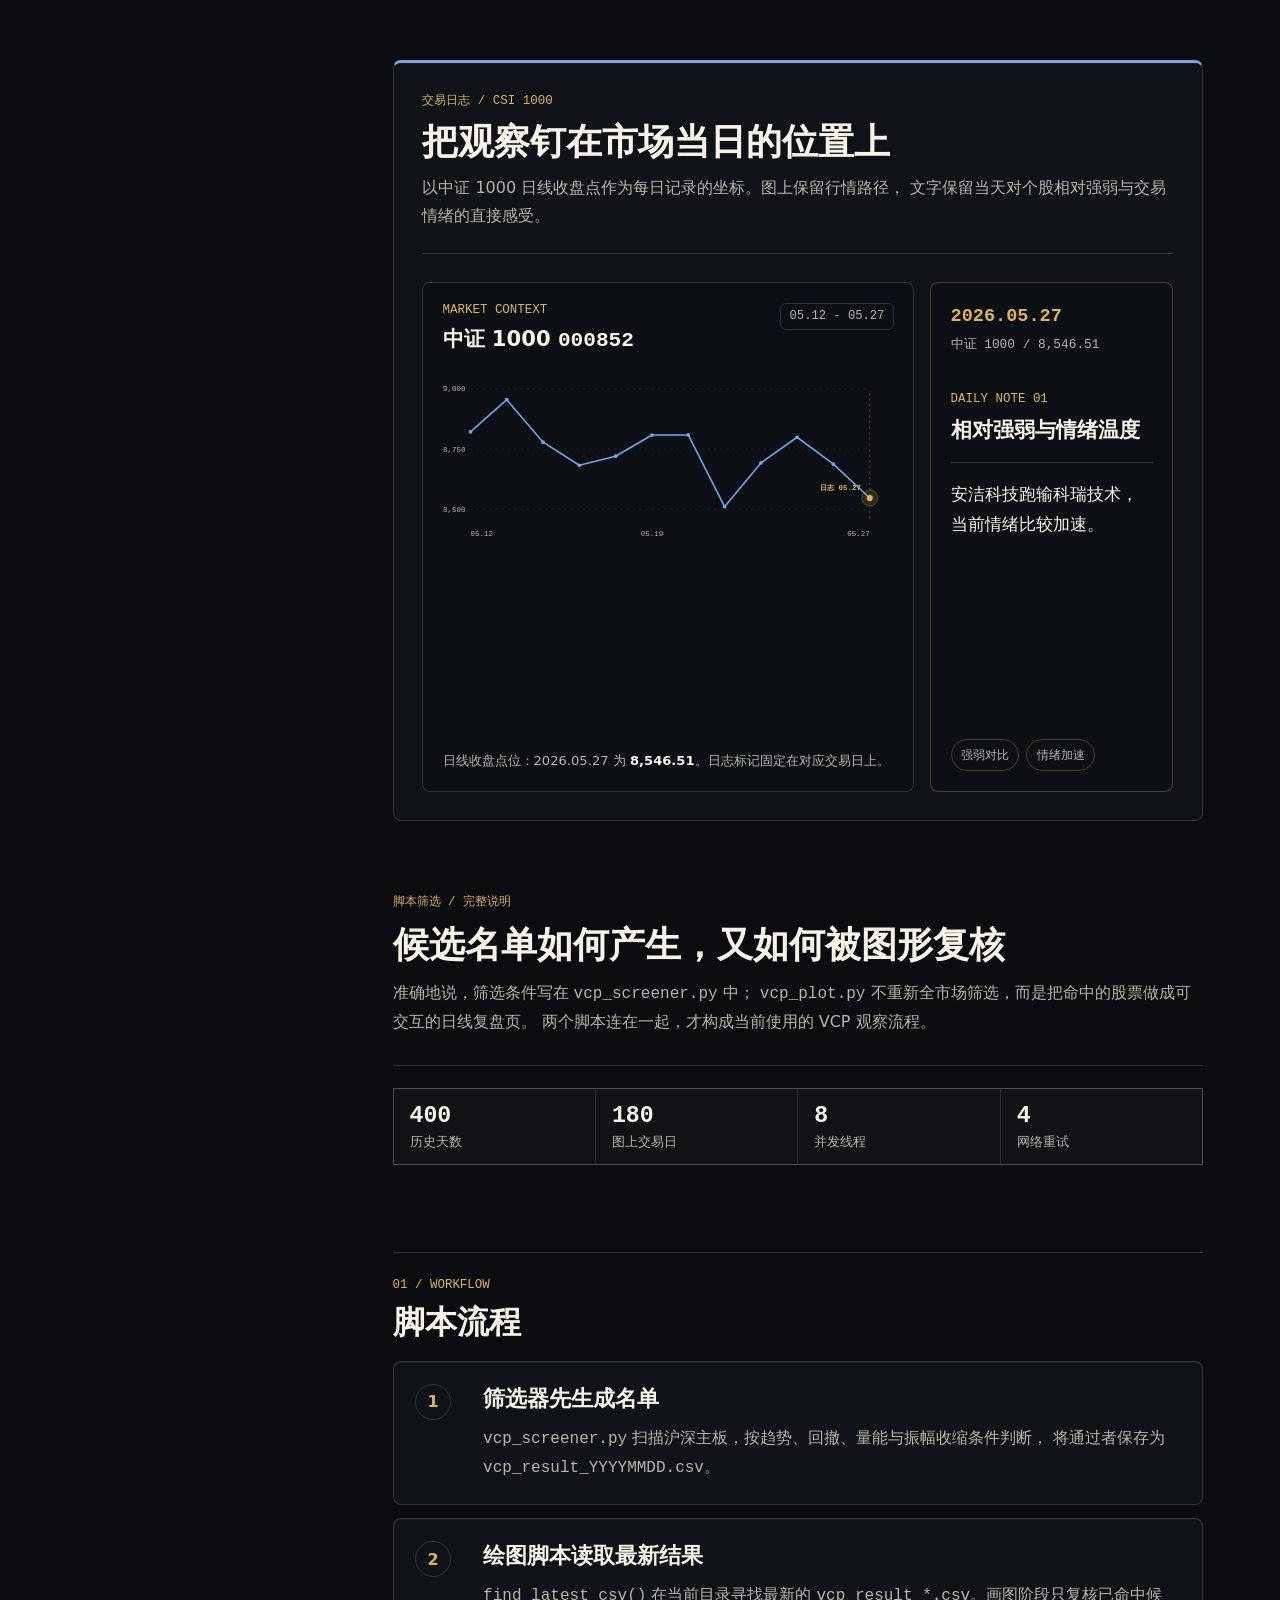
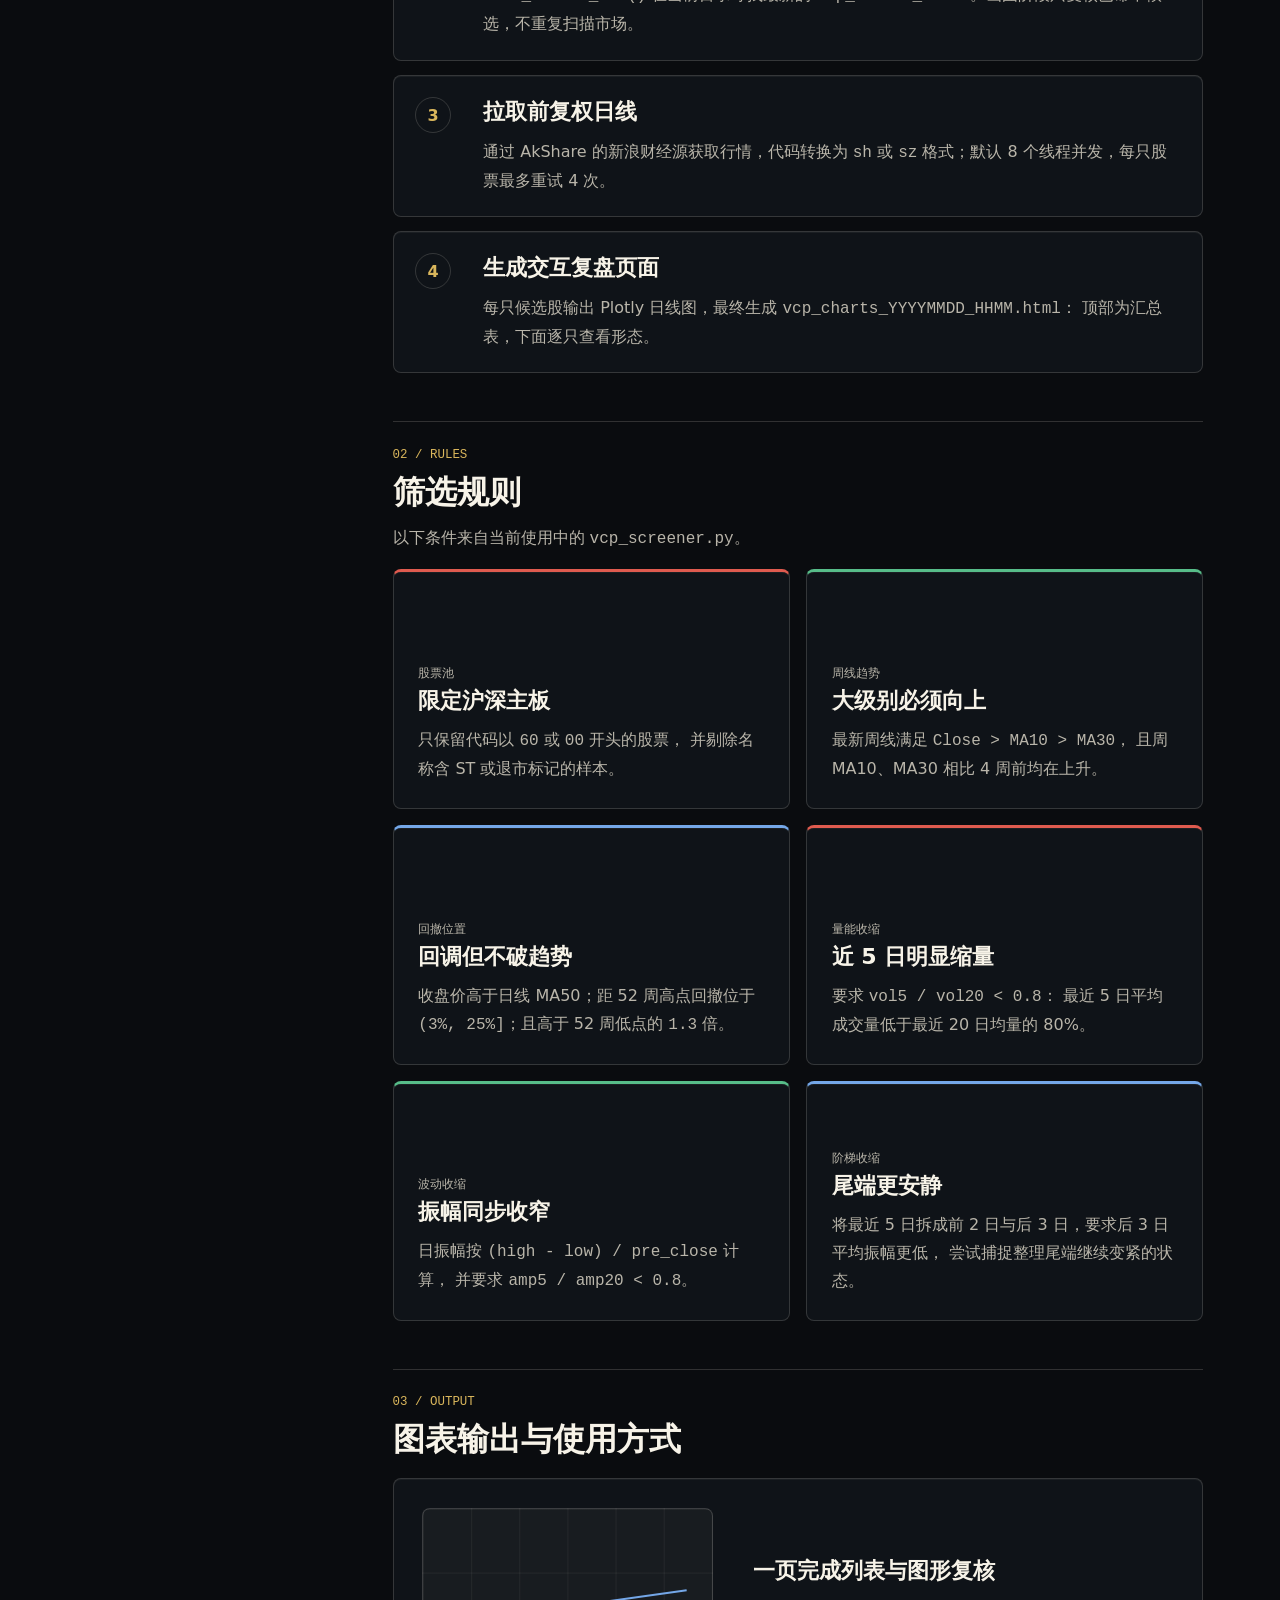
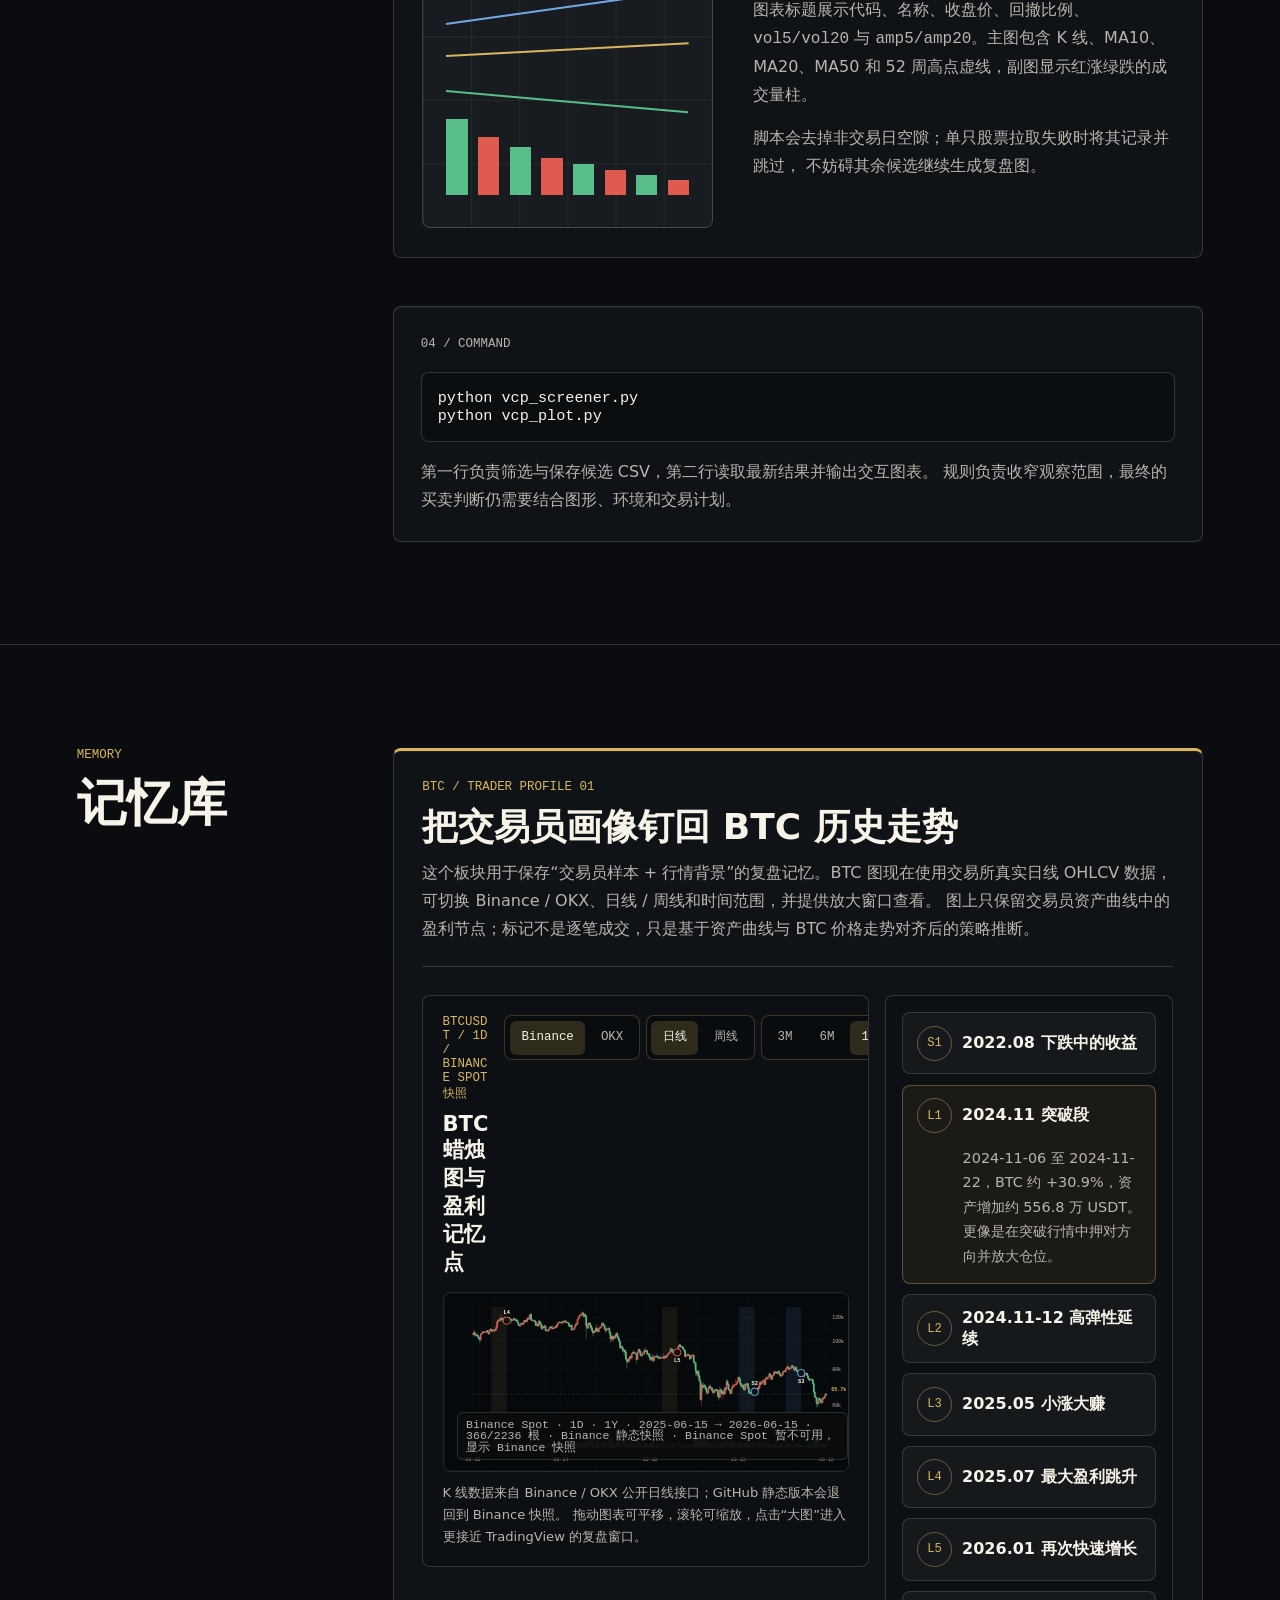
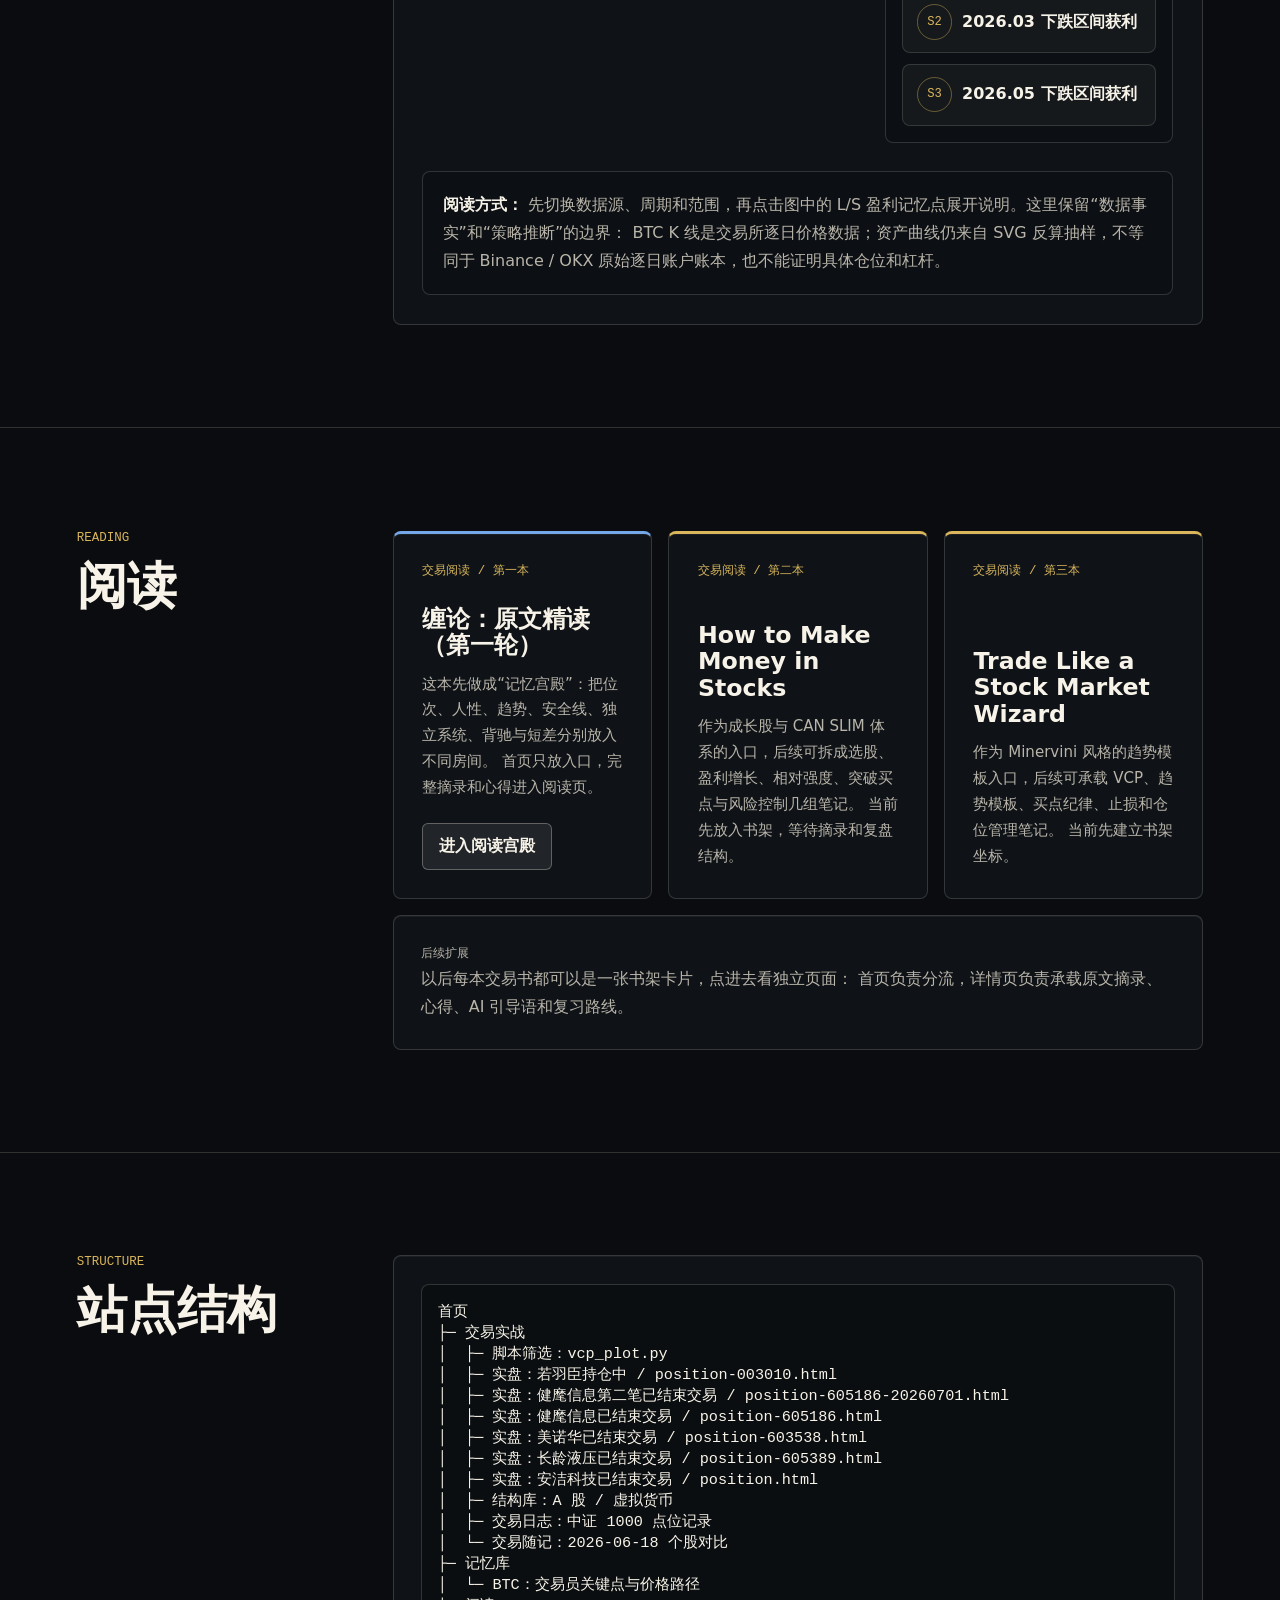
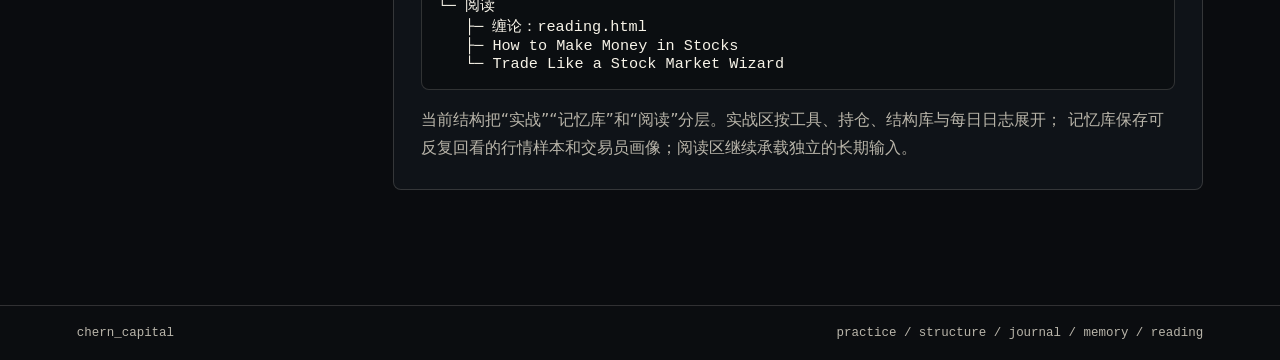
==== commit 4f02d6a1: "Update July 22 live trades" ====
--- a/index.html
+++ b/index.html
@@ -66,19 +66,26 @@
             </article>
 
             <article class="feature-panel practice-module live-module">
-              <p class="item-label">实盘 / 记录 05</p>
+              <p class="item-label">实盘 / 记录 06</p>
               <h3>实盘交易清单</h3>
               <p>
                 把真实买卖拆成独立复盘页：已结束的交易固定盈亏，详情页可继续更新新浪日线，
                 用图表复核买入、卖出发生时的市场位置。
               </p>
               <div class="position-list" aria-label="实盘交易记录">
+                <a class="position-row" href="position-003010.html">
+                  <span>
+                    <strong>若羽臣 <code>003010</code></strong>
+                    <small>2026-07-22 建仓 ¥24.90 / 200 股</small>
+                  </span>
+                  <em>持仓中</em>
+                </a>
                 <a class="position-row" href="position-605186-20260701.html">
                   <span>
                     <strong>健麾信息 <code>605186</code></strong>
-                    <small>2026-07-01 建仓 ¥31.52 / 200 股</small>
+                    <small>2026-07-22 已结束，已实现 -¥1,752.00</small>
                   </span>
-                  <em>持仓中</em>
+                  <em>已结束</em>
                 </a>
                 <a class="position-row" href="position-605186.html">
                   <span>
@@ -682,7 +689,8 @@
           <pre><code>首页
 ├─ 交易实战
 │  ├─ 脚本筛选：vcp_plot.py
-│  ├─ 实盘：健麾信息持仓中 / position-605186-20260701.html
+│  ├─ 实盘：若羽臣持仓中 / position-003010.html
+│  ├─ 实盘：健麾信息第二笔已结束交易 / position-605186-20260701.html
 │  ├─ 实盘：健麾信息已结束交易 / position-605186.html
 │  ├─ 实盘：美诺华已结束交易 / position-603538.html
 │  ├─ 实盘：长龄液压已结束交易 / position-605389.html
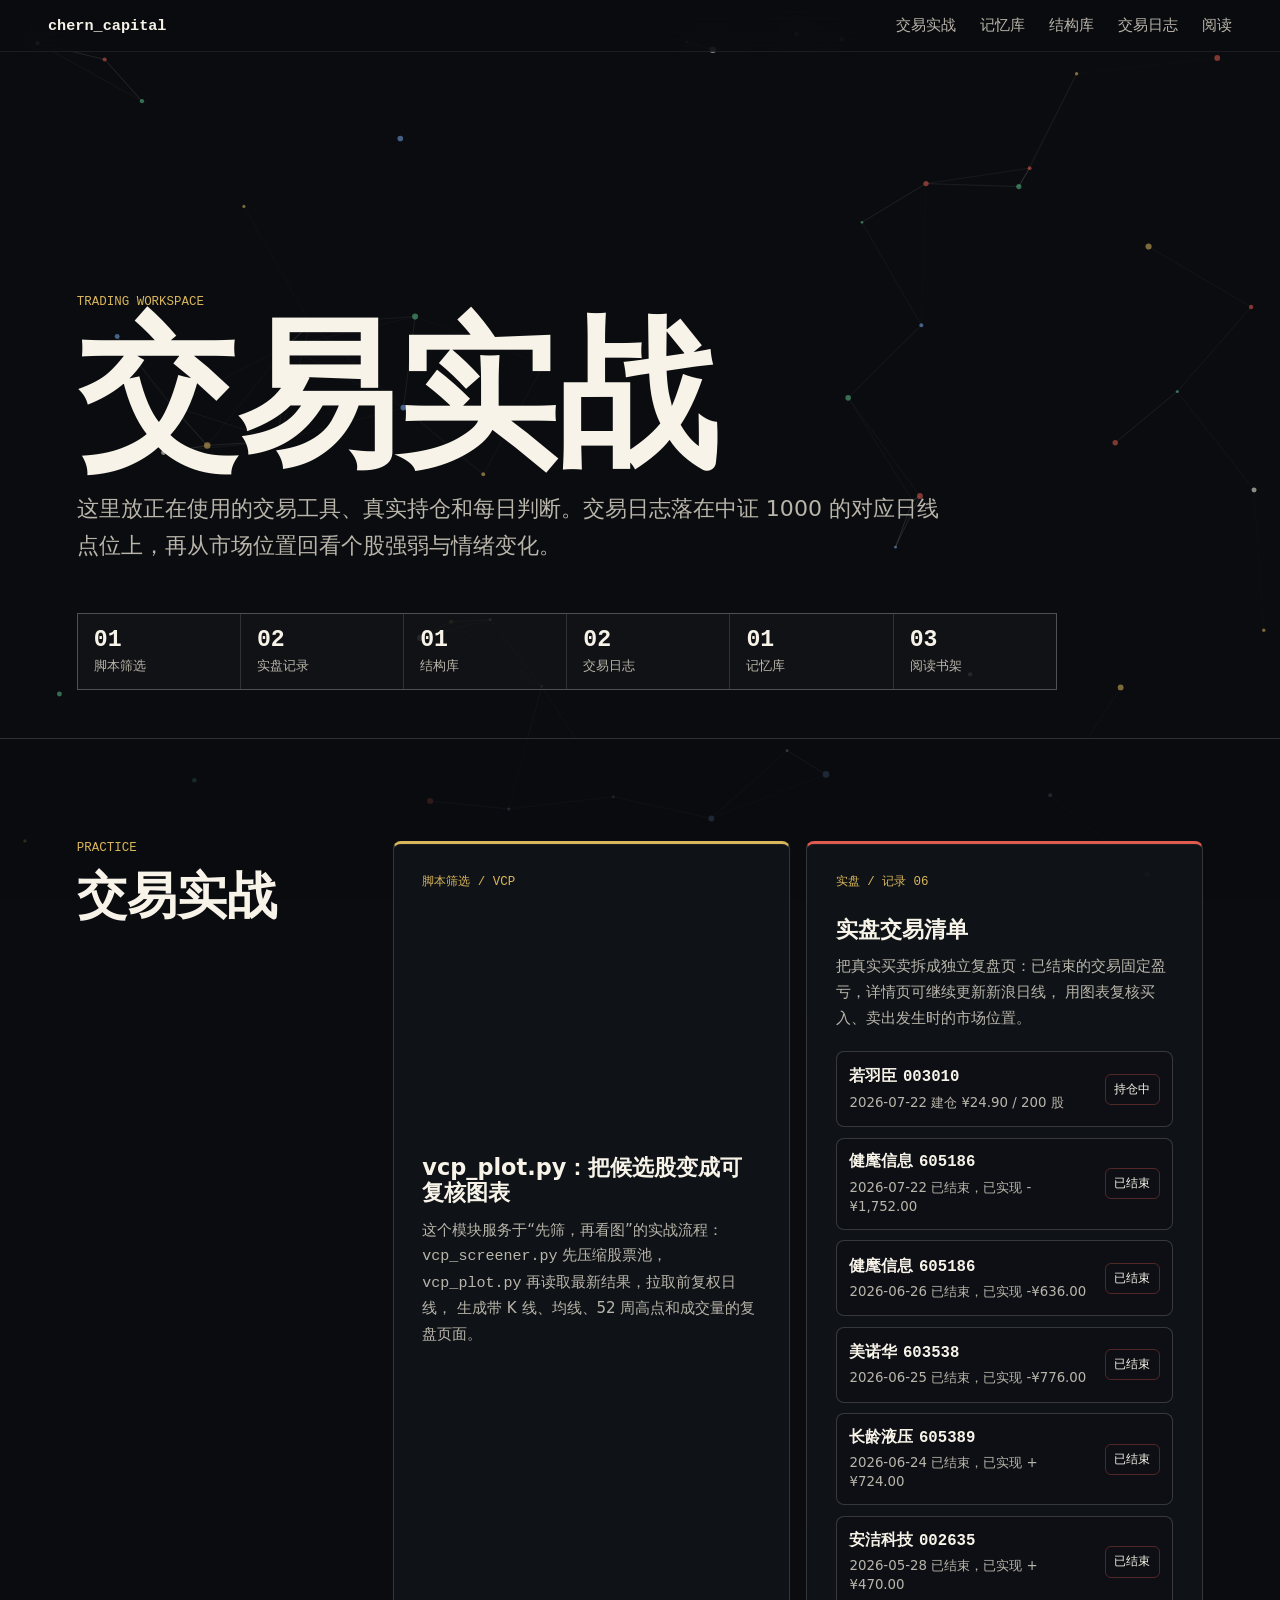
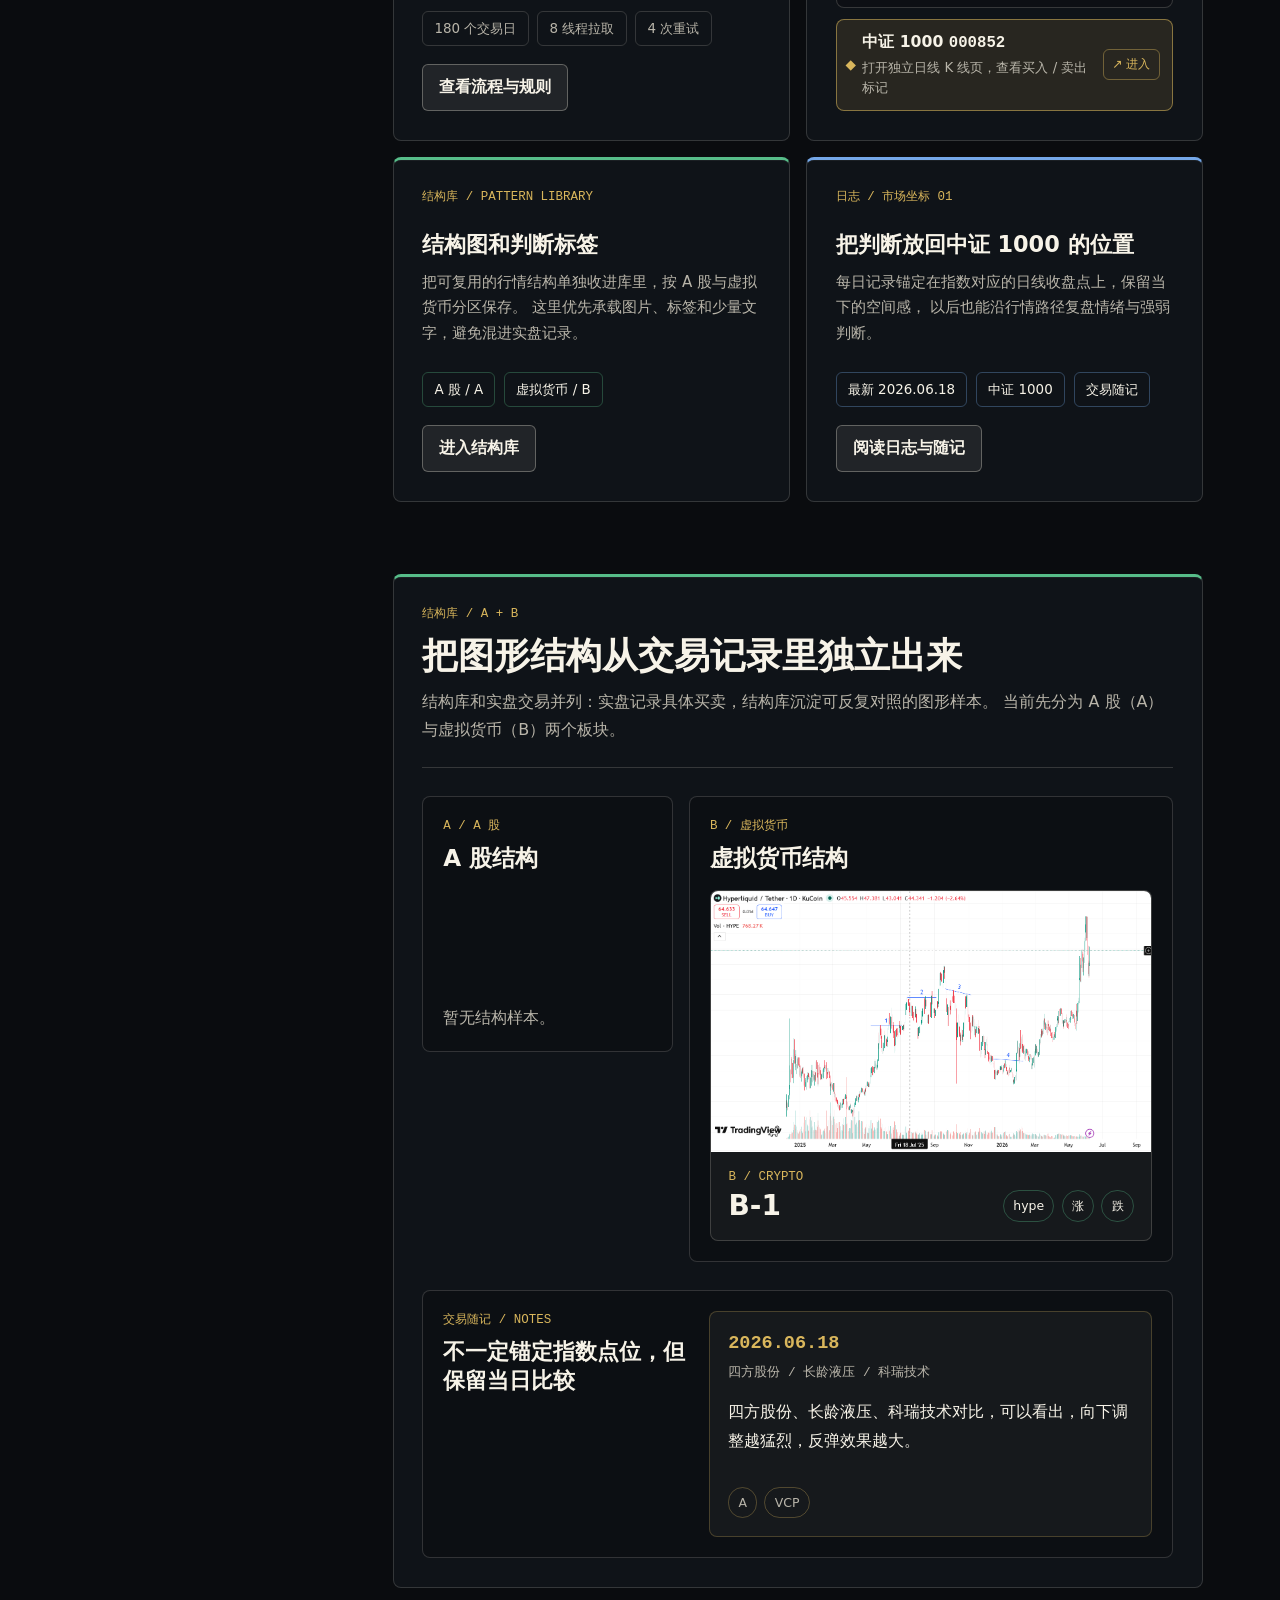
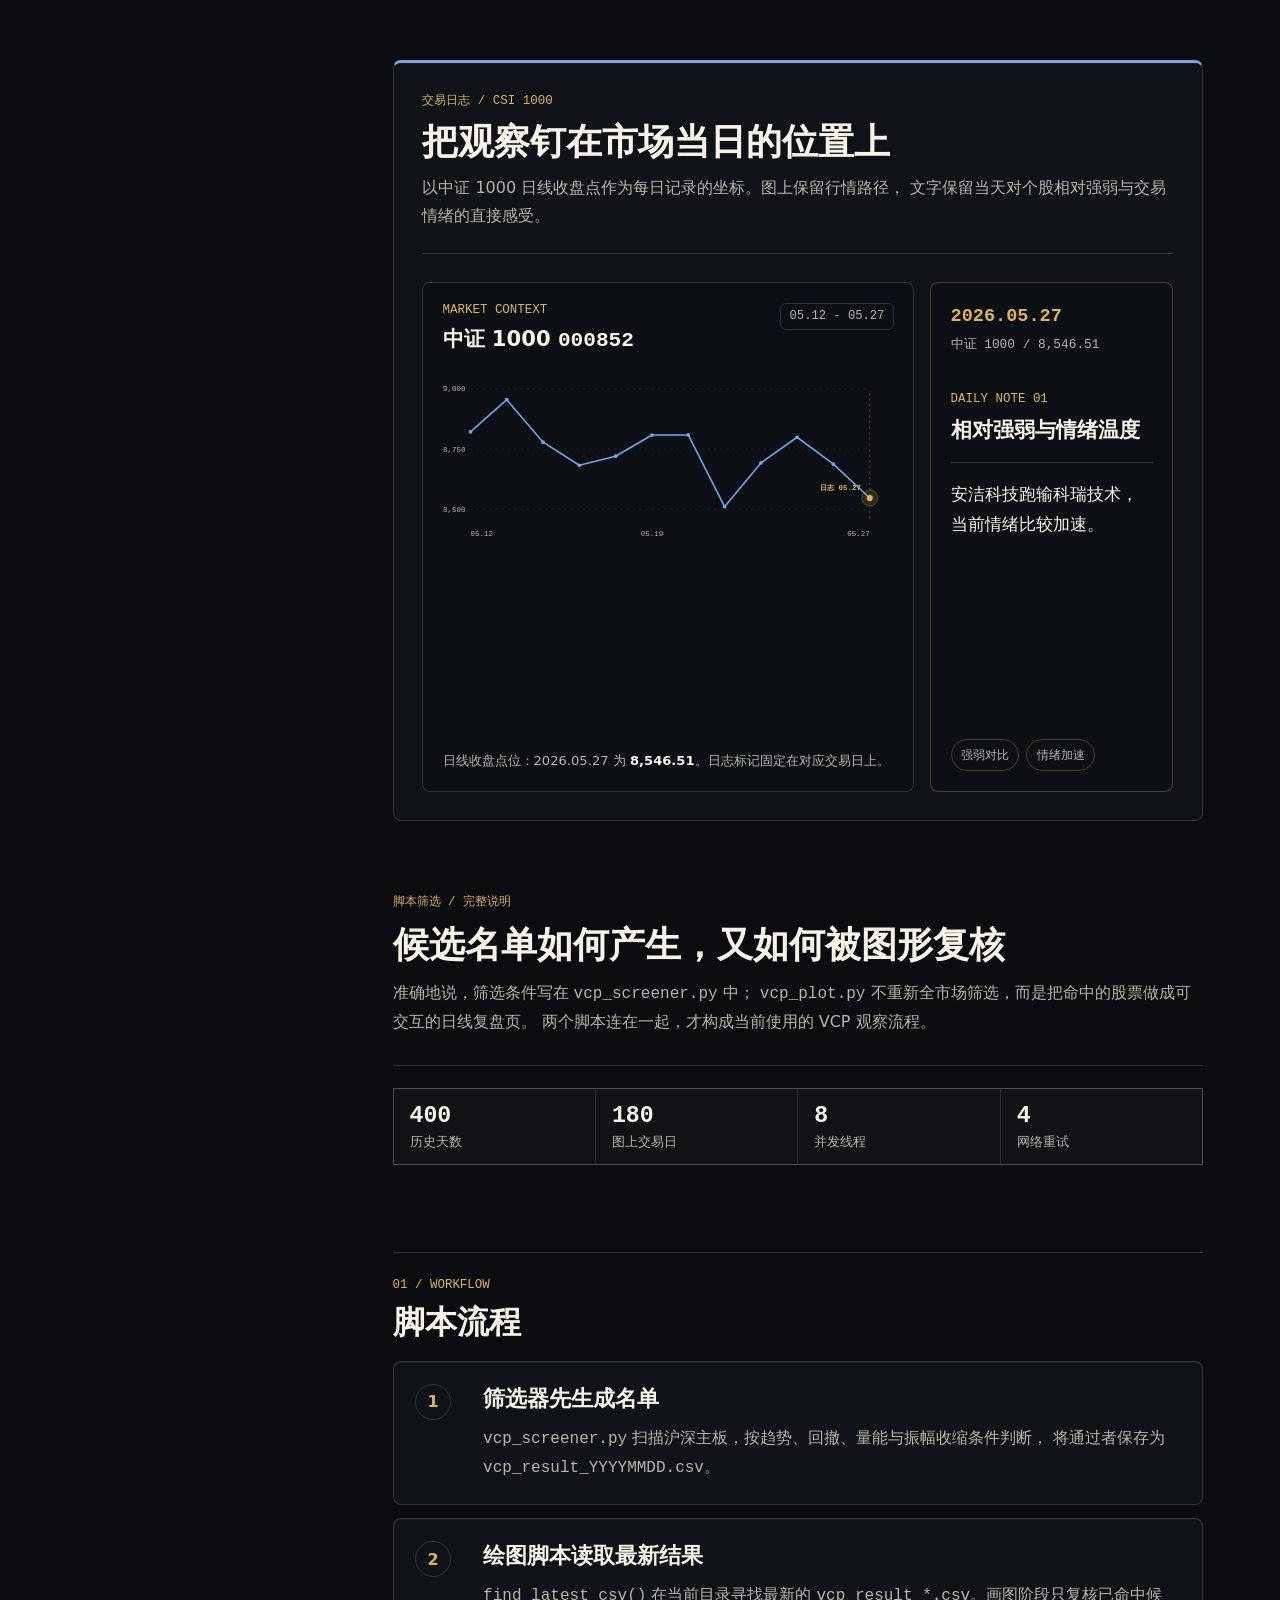
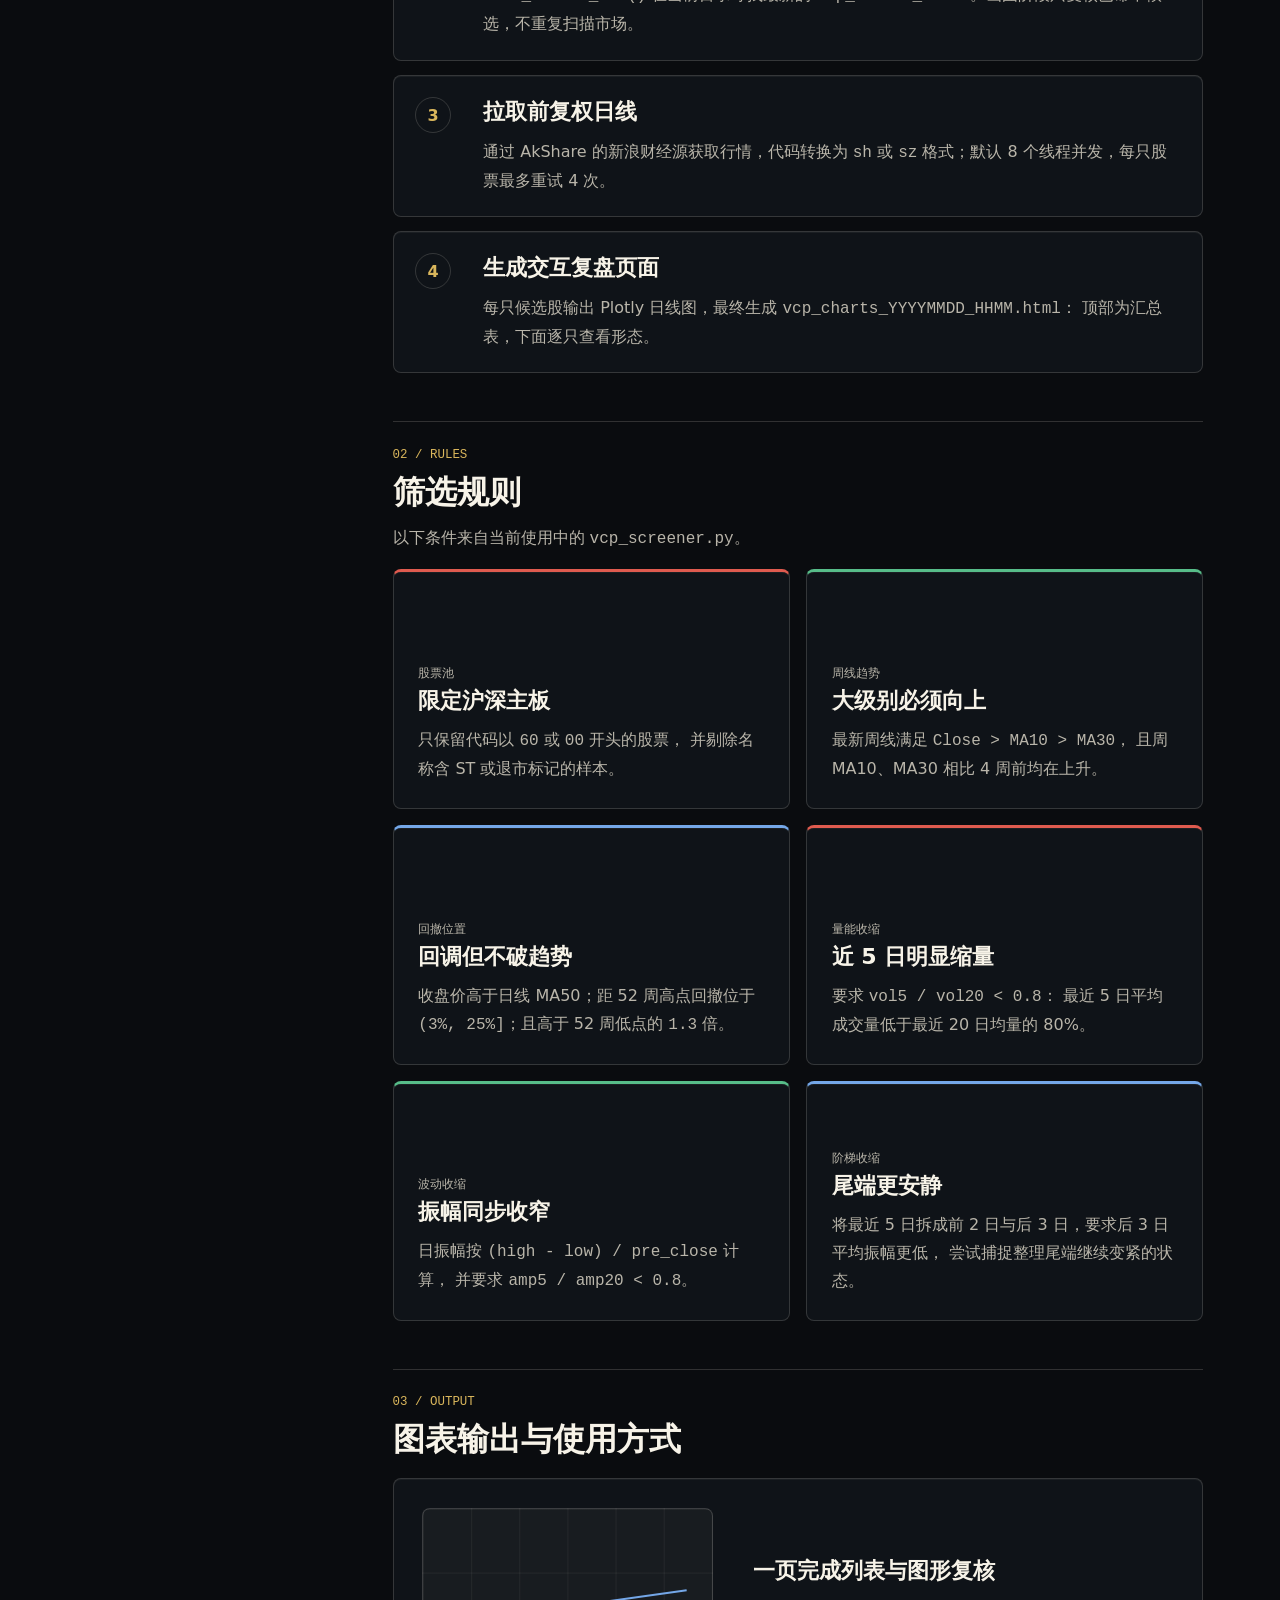
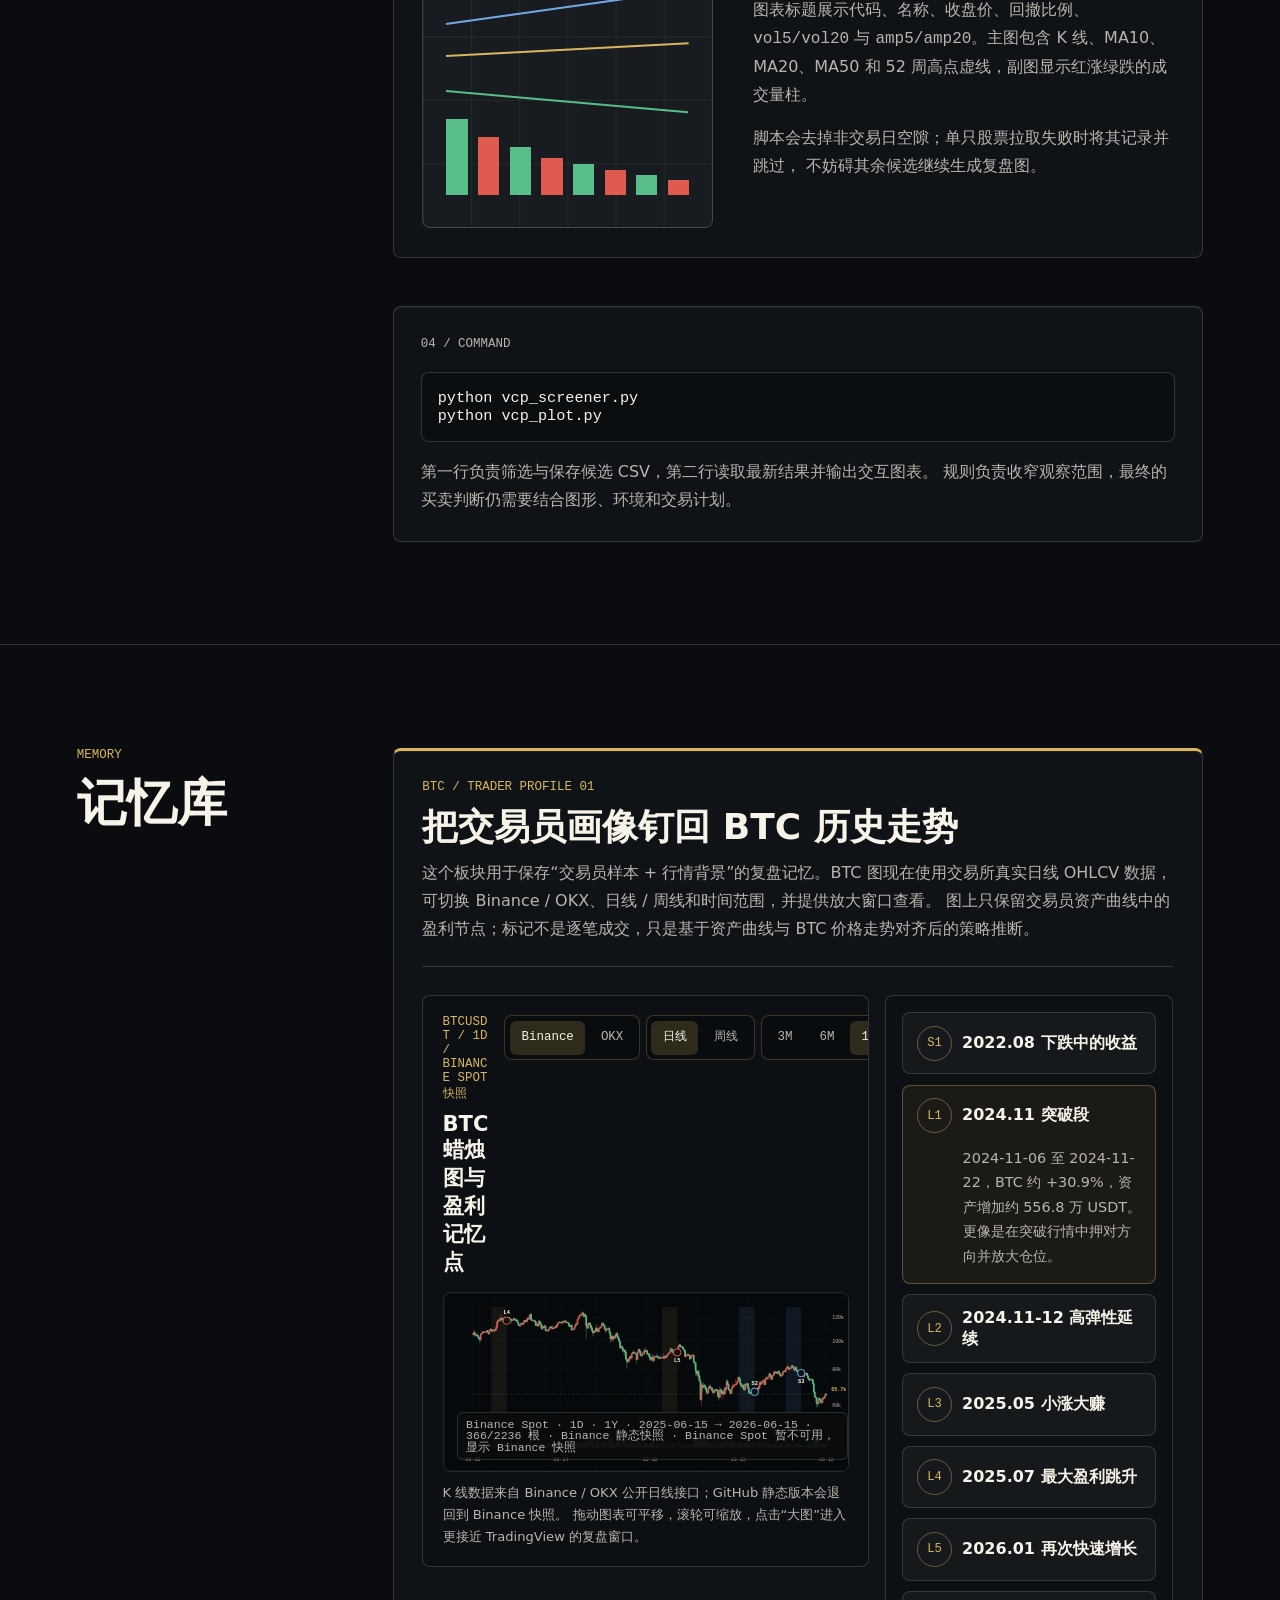
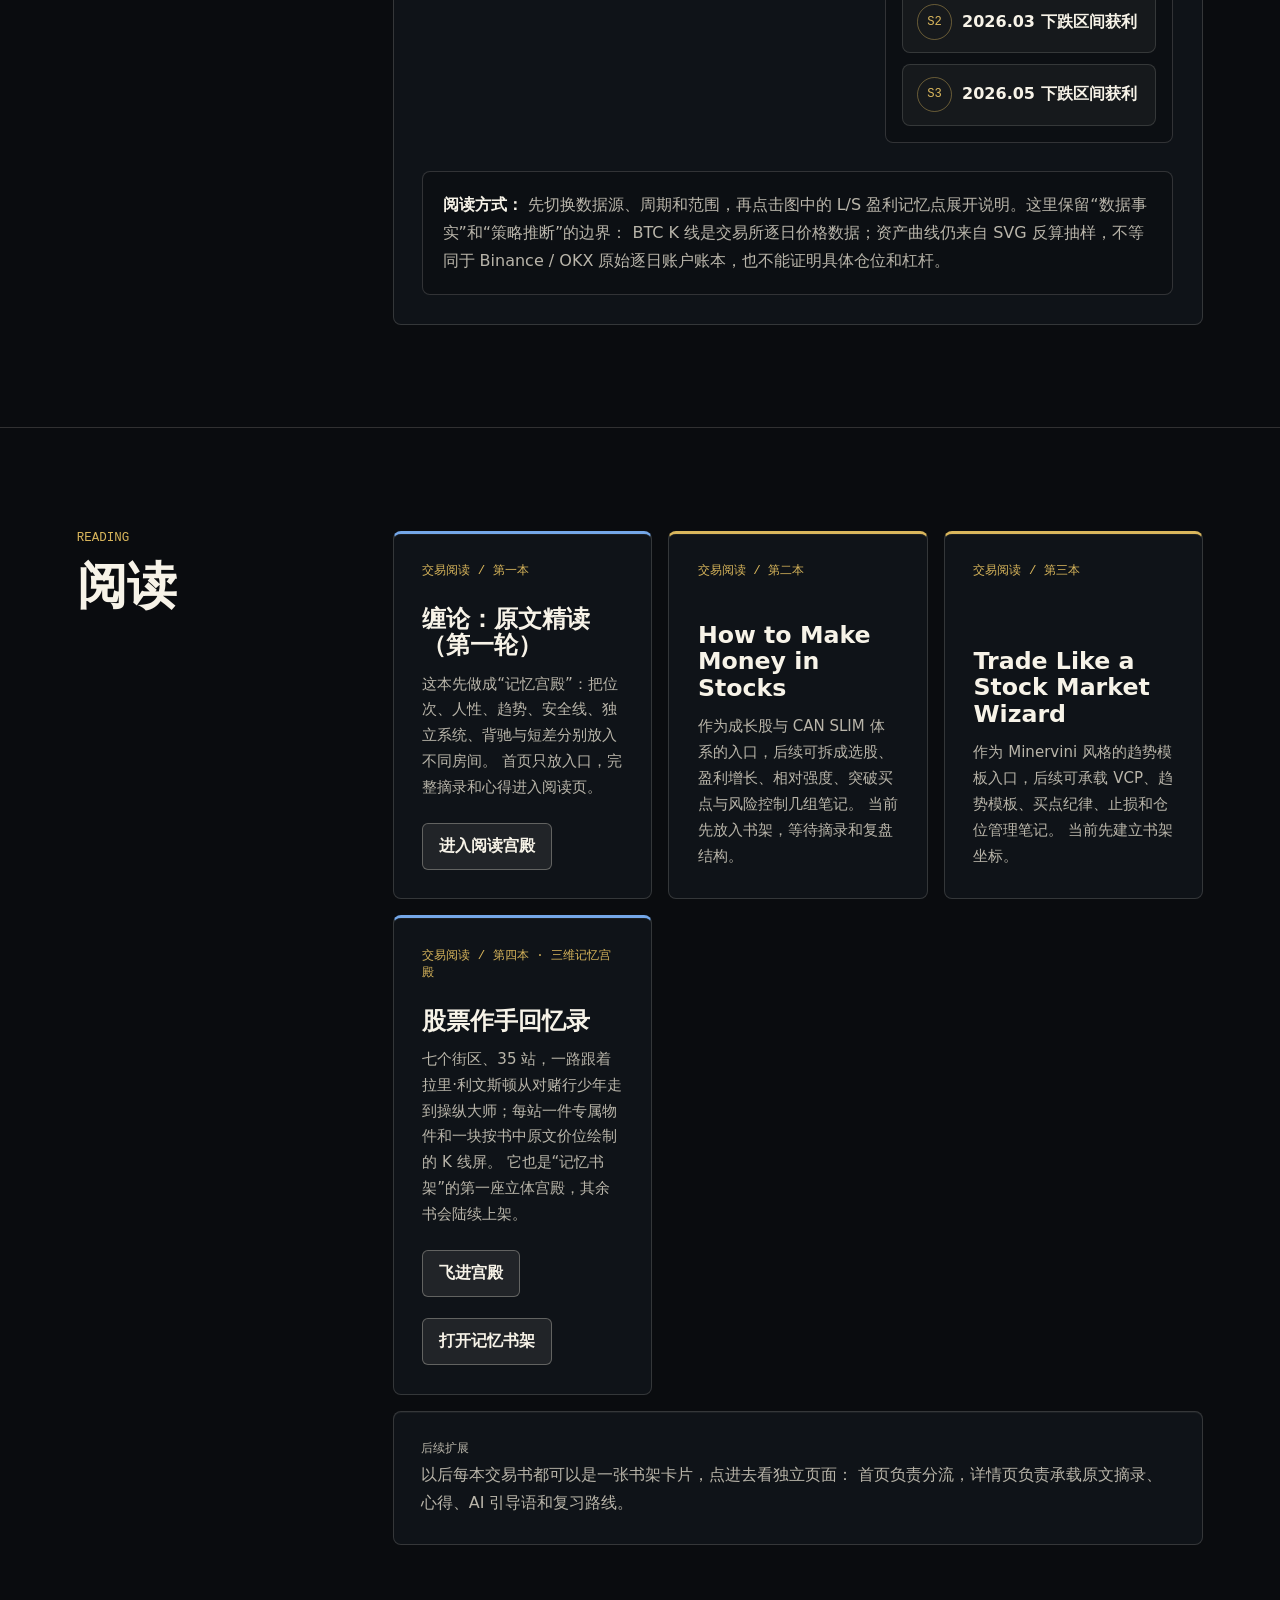
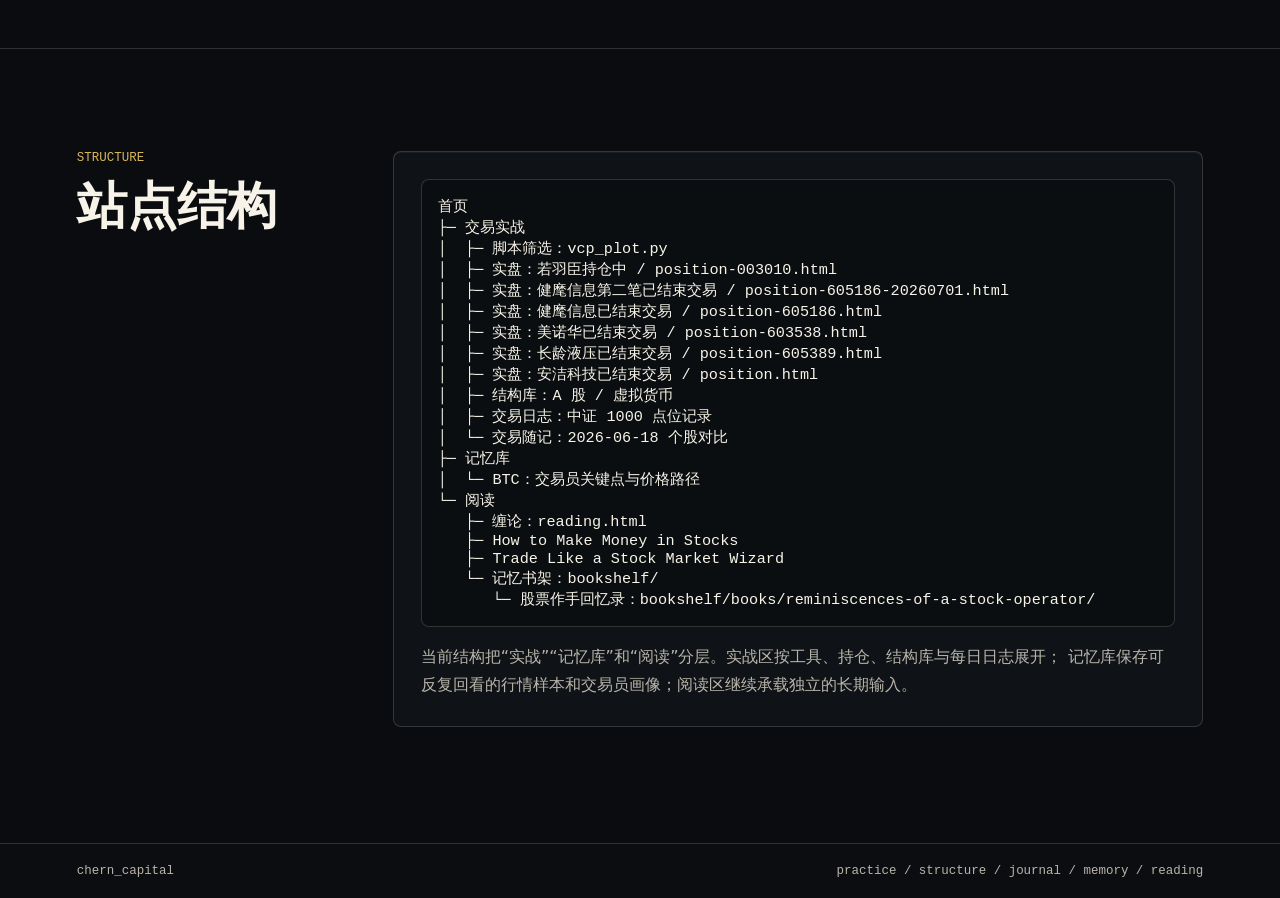
==== commit 84d9ac3e: "Add memory bookshelf entry to reading section Co-Authored-By: Claude Opus 5.5 <noreply@anthropic.com" ====
--- a/index.html
+++ b/index.html
@@ -668,6 +668,17 @@
                 当前先建立书架坐标。
               </p>
             </article>
+
+            <article class="feature-panel reading-entry">
+              <p class="item-label">交易阅读 / 第四本 · 三维记忆宫殿</p>
+              <h3>股票作手回忆录</h3>
+              <p>
+                七个街区、35 站，一路跟着拉里·利文斯顿从对赌行少年走到操纵大师；每站一件专属物件和一块按书中原文价位绘制的 K 线屏。
+                它也是“记忆书架”的第一座立体宫殿，其余书会陆续上架。
+              </p>
+              <a class="action-link" href="bookshelf/books/reminiscences-of-a-stock-operator/">飞进宫殿</a>
+              <a class="action-link" href="bookshelf/">打开记忆书架</a>
+            </article>
           </div>
 
           <article class="code-panel">
@@ -703,7 +714,9 @@
 └─ 阅读
    ├─ 缠论：reading.html
    ├─ How to Make Money in Stocks
-   └─ Trade Like a Stock Market Wizard</code></pre>
+   ├─ Trade Like a Stock Market Wizard
+   └─ 记忆书架：bookshelf/
+      └─ 股票作手回忆录：bookshelf/books/reminiscences-of-a-stock-operator/</code></pre>
           <p>
             当前结构把“实战”“记忆库”和“阅读”分层。实战区按工具、持仓、结构库与每日日志展开；
             记忆库保存可反复回看的行情样本和交易员画像；阅读区继续承载独立的长期输入。
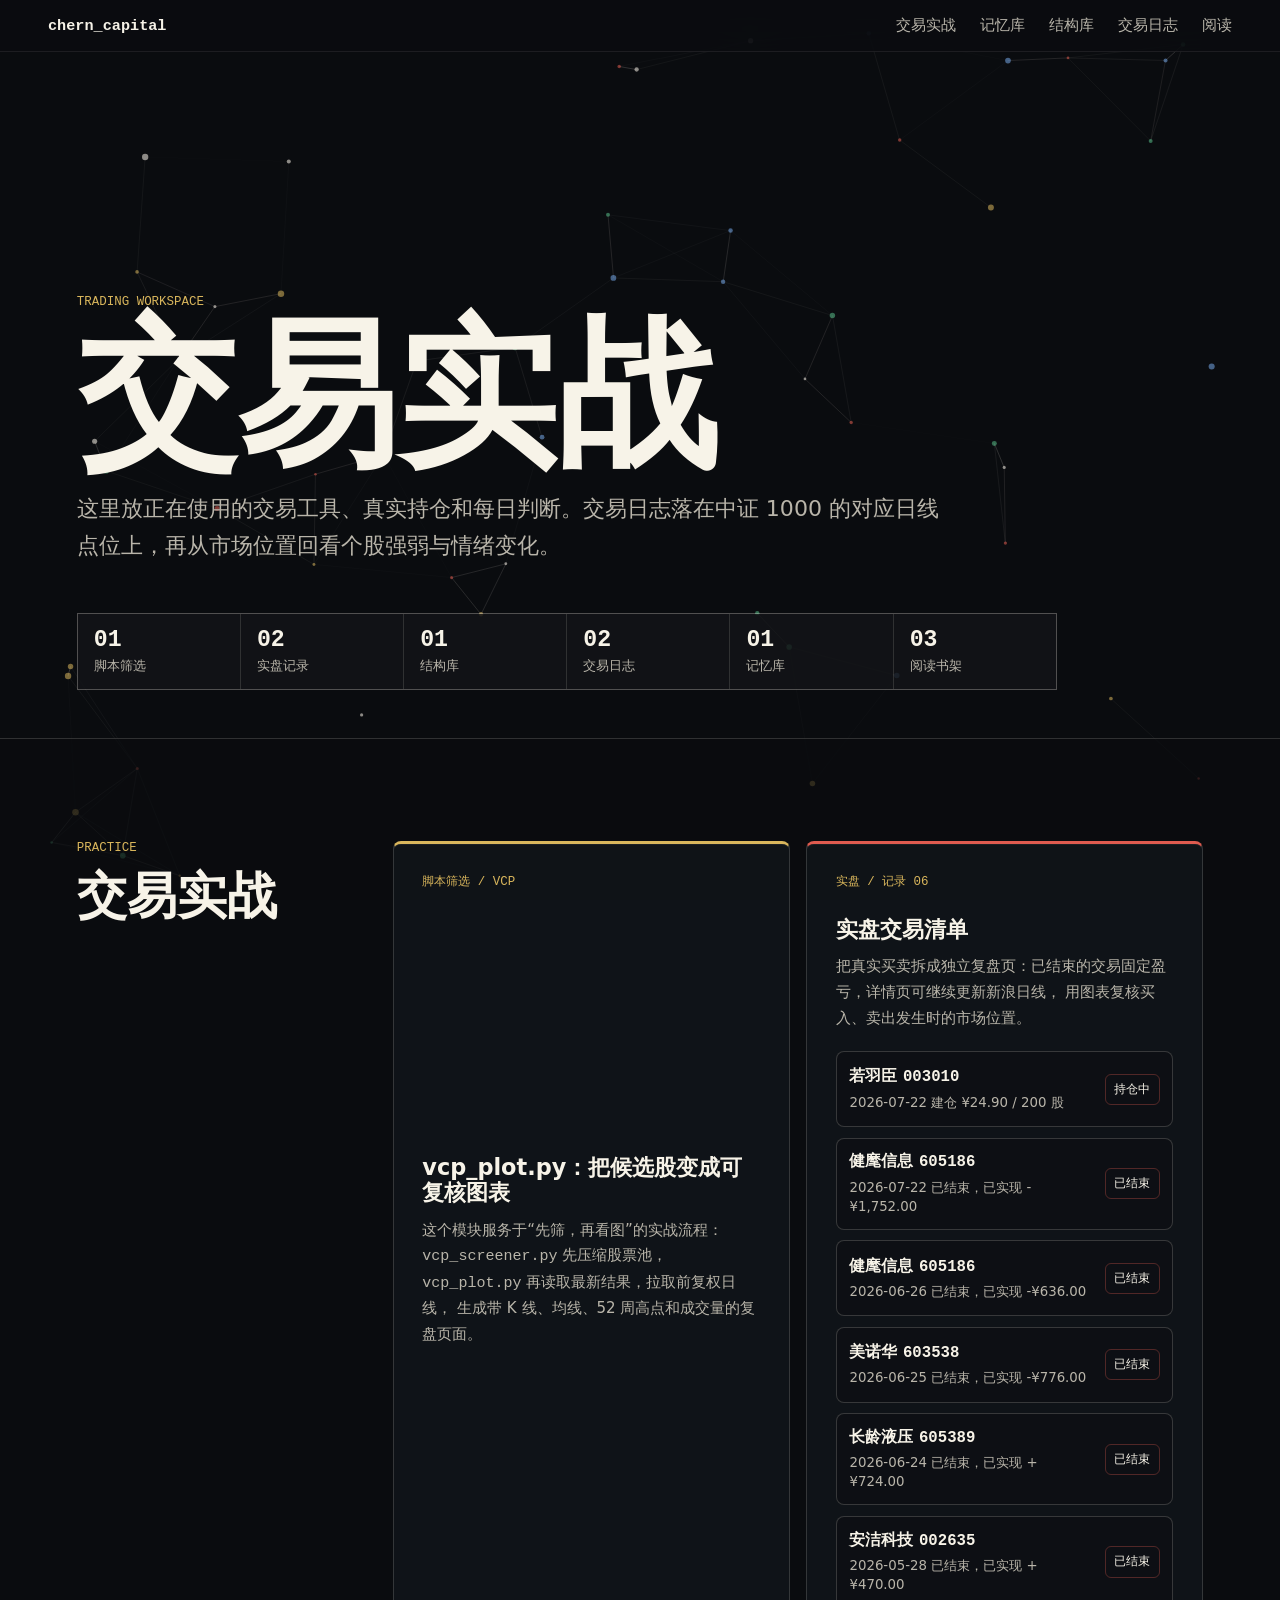
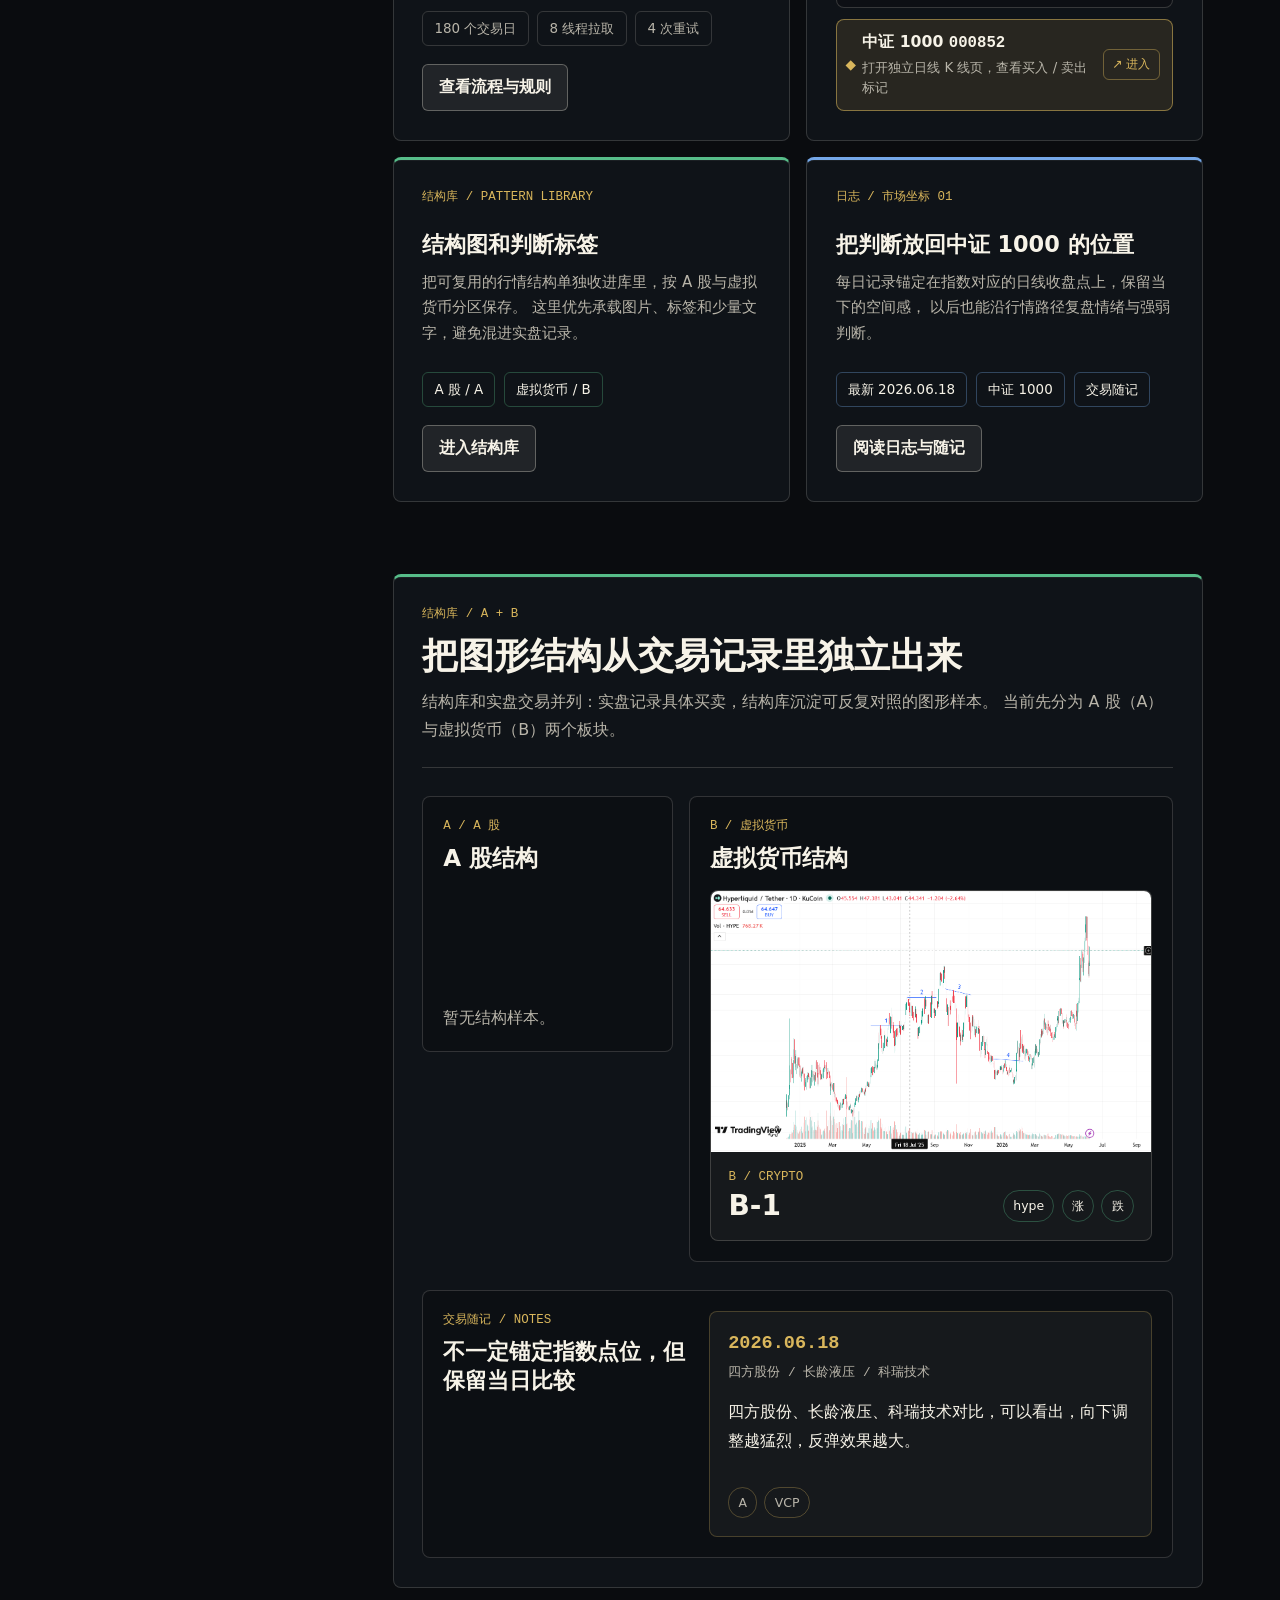
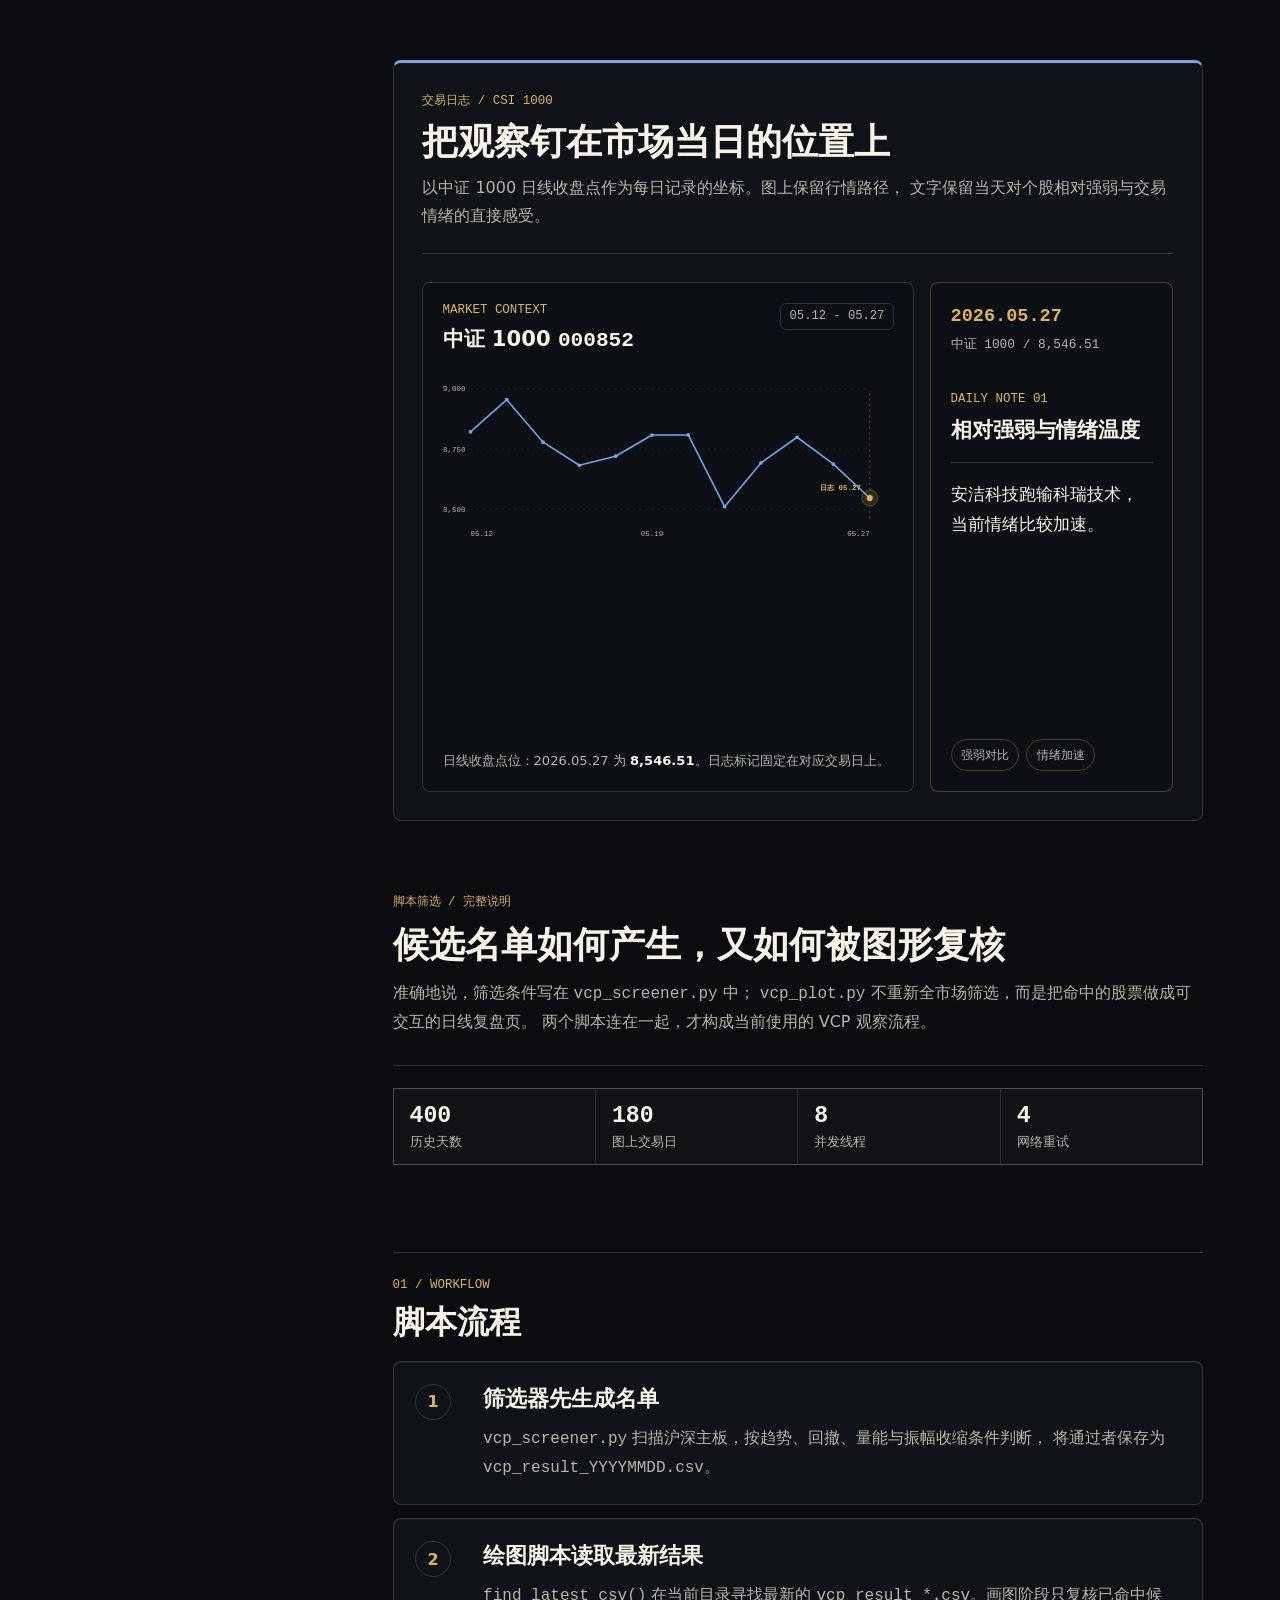
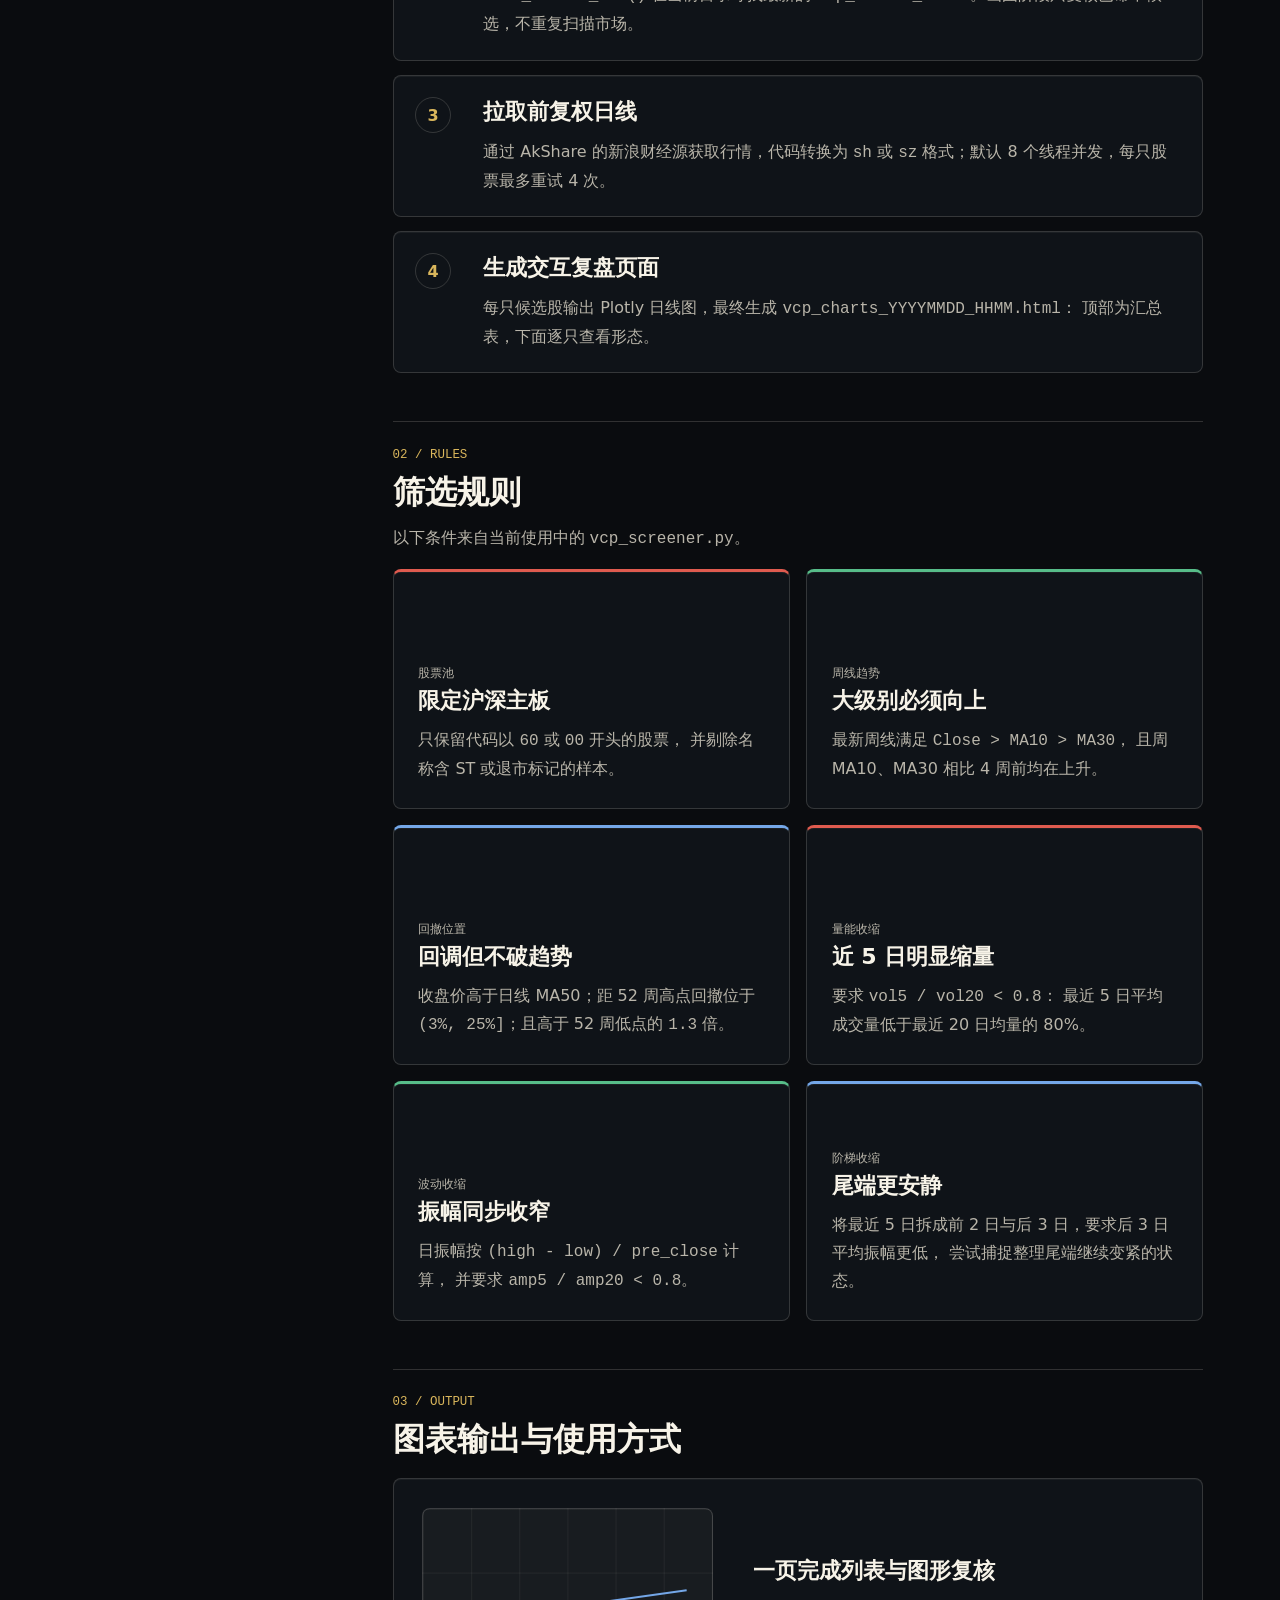
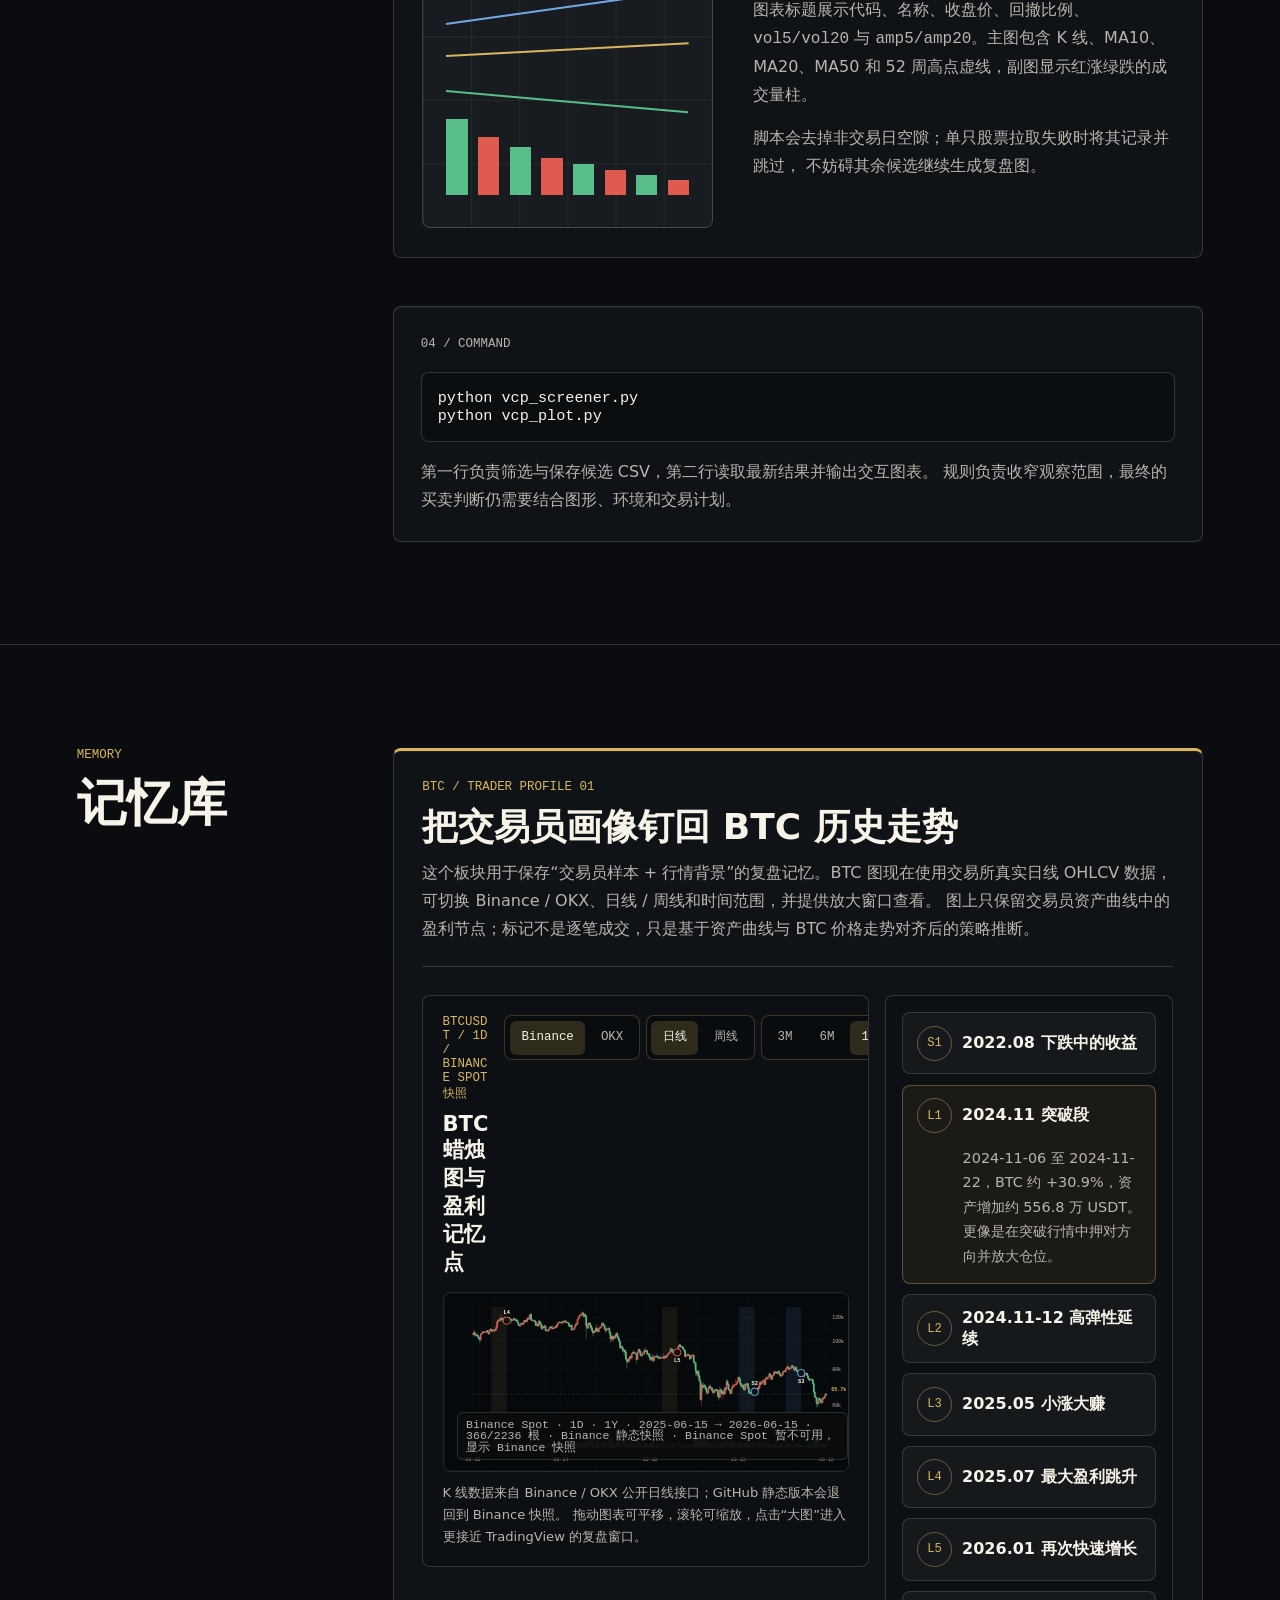
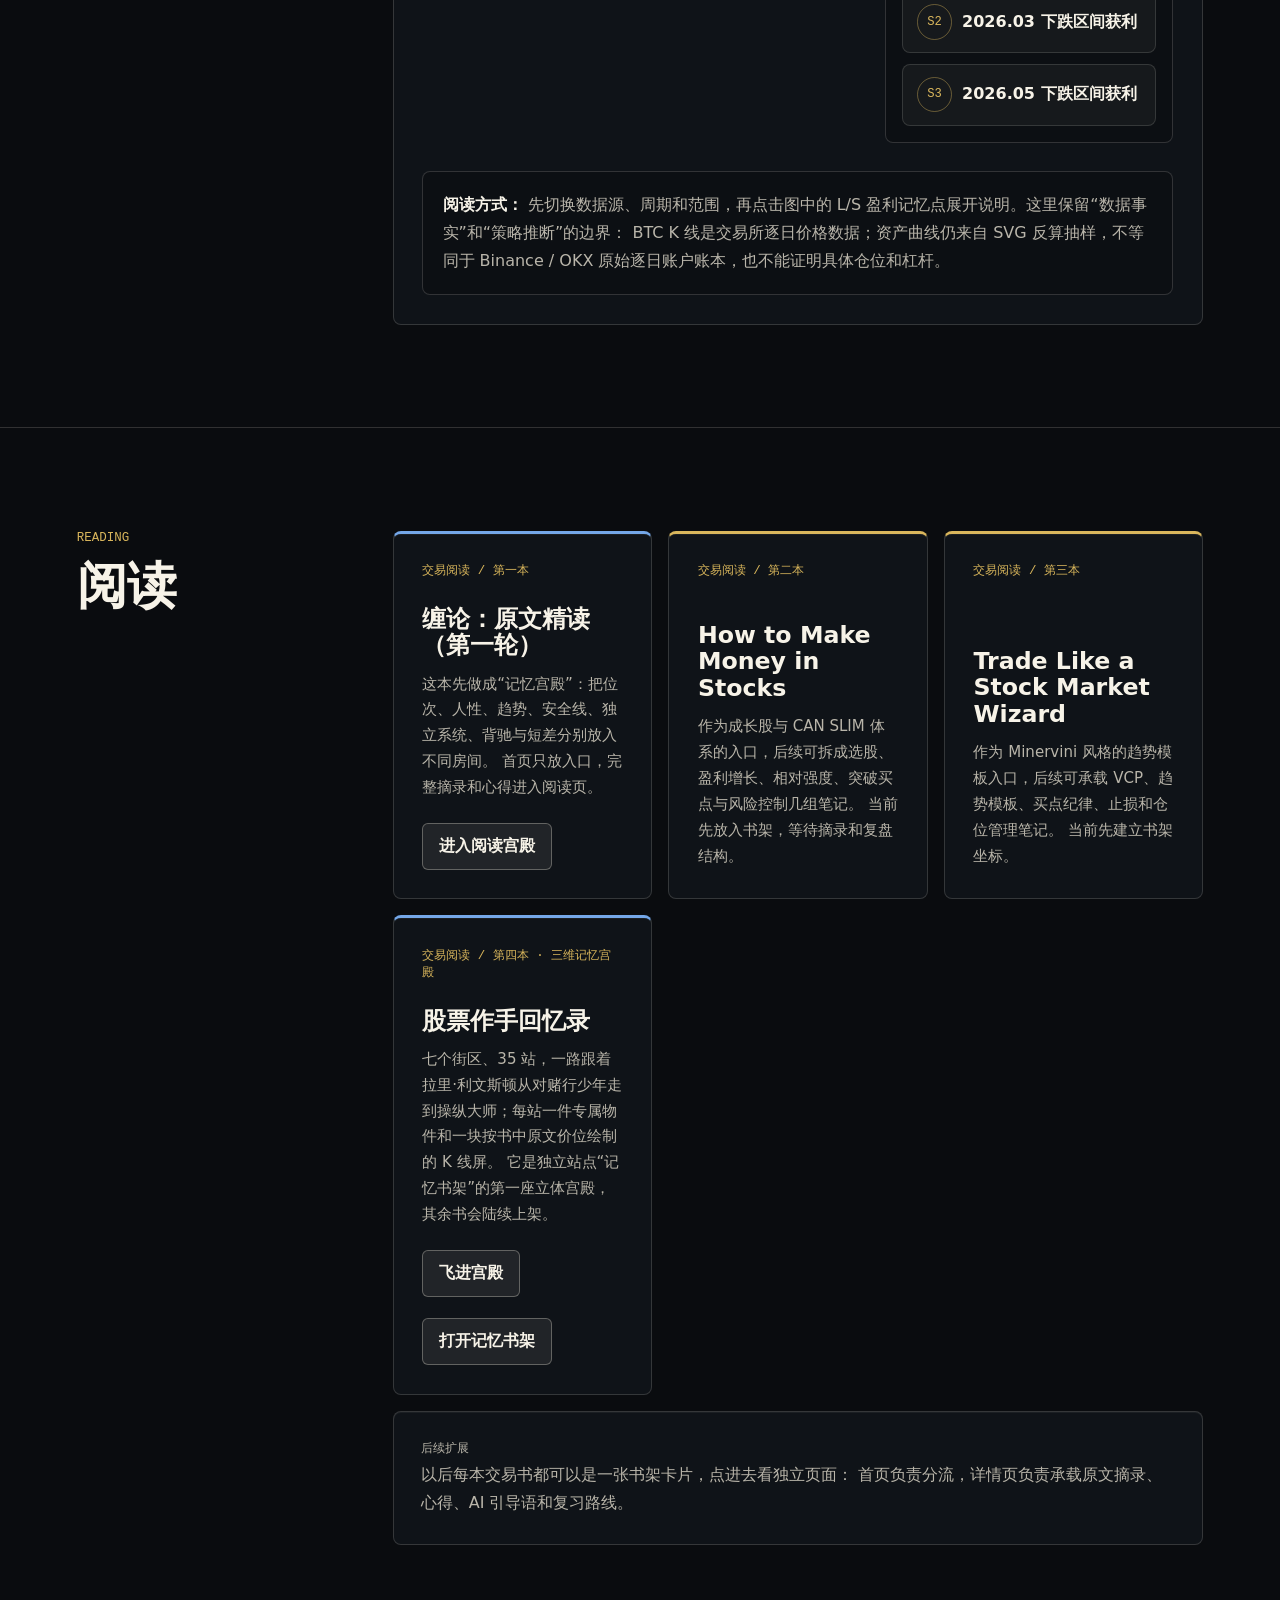
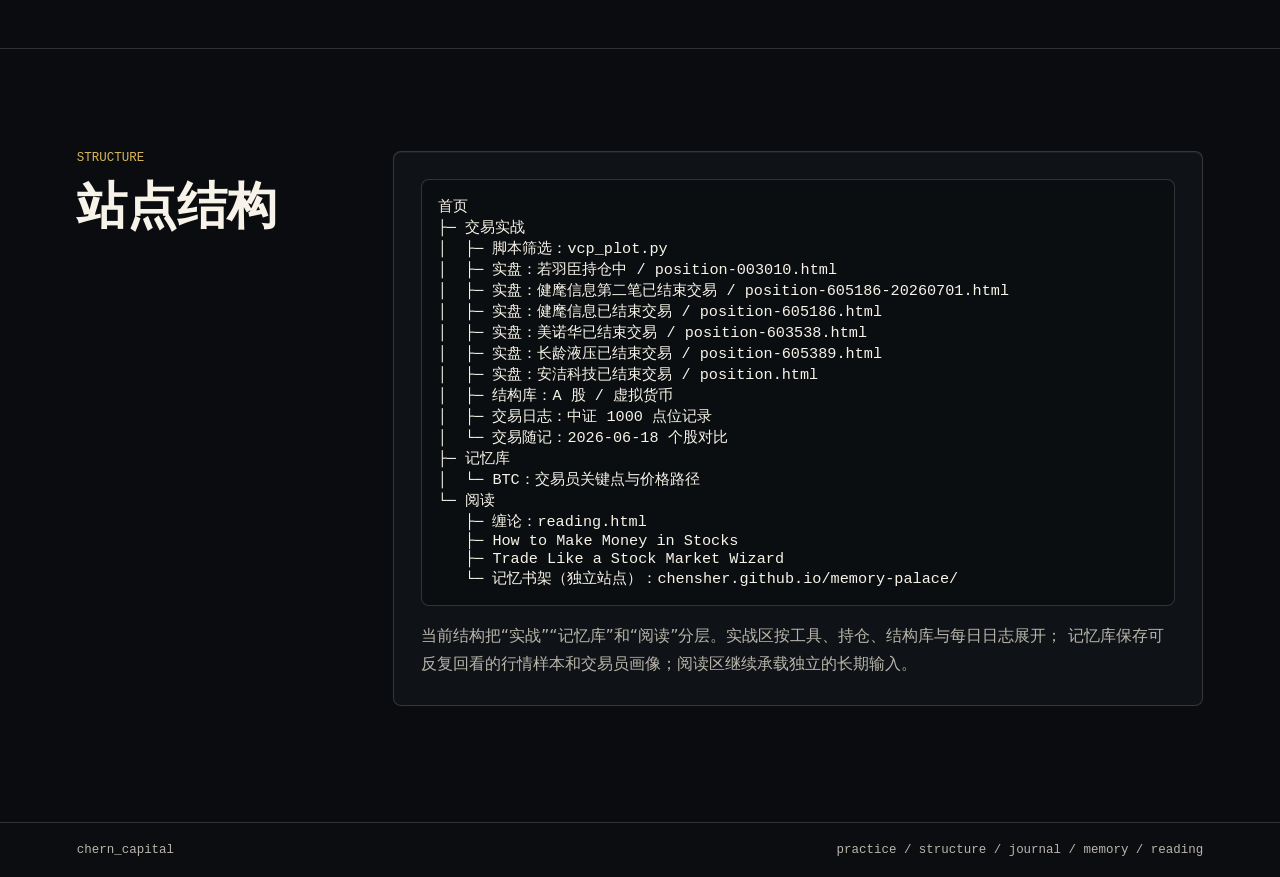
==== commit 09601bc4: "Point bookshelf card to standalone memory-palace site Co-Authored-By: Claude Opus 5.5 <noreply@anthr" ====
--- a/index.html
+++ b/index.html
@@ -674,10 +674,10 @@
               <h3>股票作手回忆录</h3>
               <p>
                 七个街区、35 站，一路跟着拉里·利文斯顿从对赌行少年走到操纵大师；每站一件专属物件和一块按书中原文价位绘制的 K 线屏。
-                它也是“记忆书架”的第一座立体宫殿，其余书会陆续上架。
-              </p>
-              <a class="action-link" href="bookshelf/books/reminiscences-of-a-stock-operator/">飞进宫殿</a>
-              <a class="action-link" href="bookshelf/">打开记忆书架</a>
+                它是独立站点“记忆书架”的第一座立体宫殿，其余书会陆续上架。
+              </p>
+              <a class="action-link" href="https://chensher.github.io/memory-palace/books/reminiscences-of-a-stock-operator/">飞进宫殿</a>
+              <a class="action-link" href="https://chensher.github.io/memory-palace/">打开记忆书架</a>
             </article>
           </div>
 
@@ -715,8 +715,7 @@
    ├─ 缠论：reading.html
    ├─ How to Make Money in Stocks
    ├─ Trade Like a Stock Market Wizard
-   └─ 记忆书架：bookshelf/
-      └─ 股票作手回忆录：bookshelf/books/reminiscences-of-a-stock-operator/</code></pre>
+   └─ 记忆书架（独立站点）：chensher.github.io/memory-palace/</code></pre>
           <p>
             当前结构把“实战”“记忆库”和“阅读”分层。实战区按工具、持仓、结构库与每日日志展开；
             记忆库保存可反复回看的行情样本和交易员画像；阅读区继续承载独立的长期输入。
